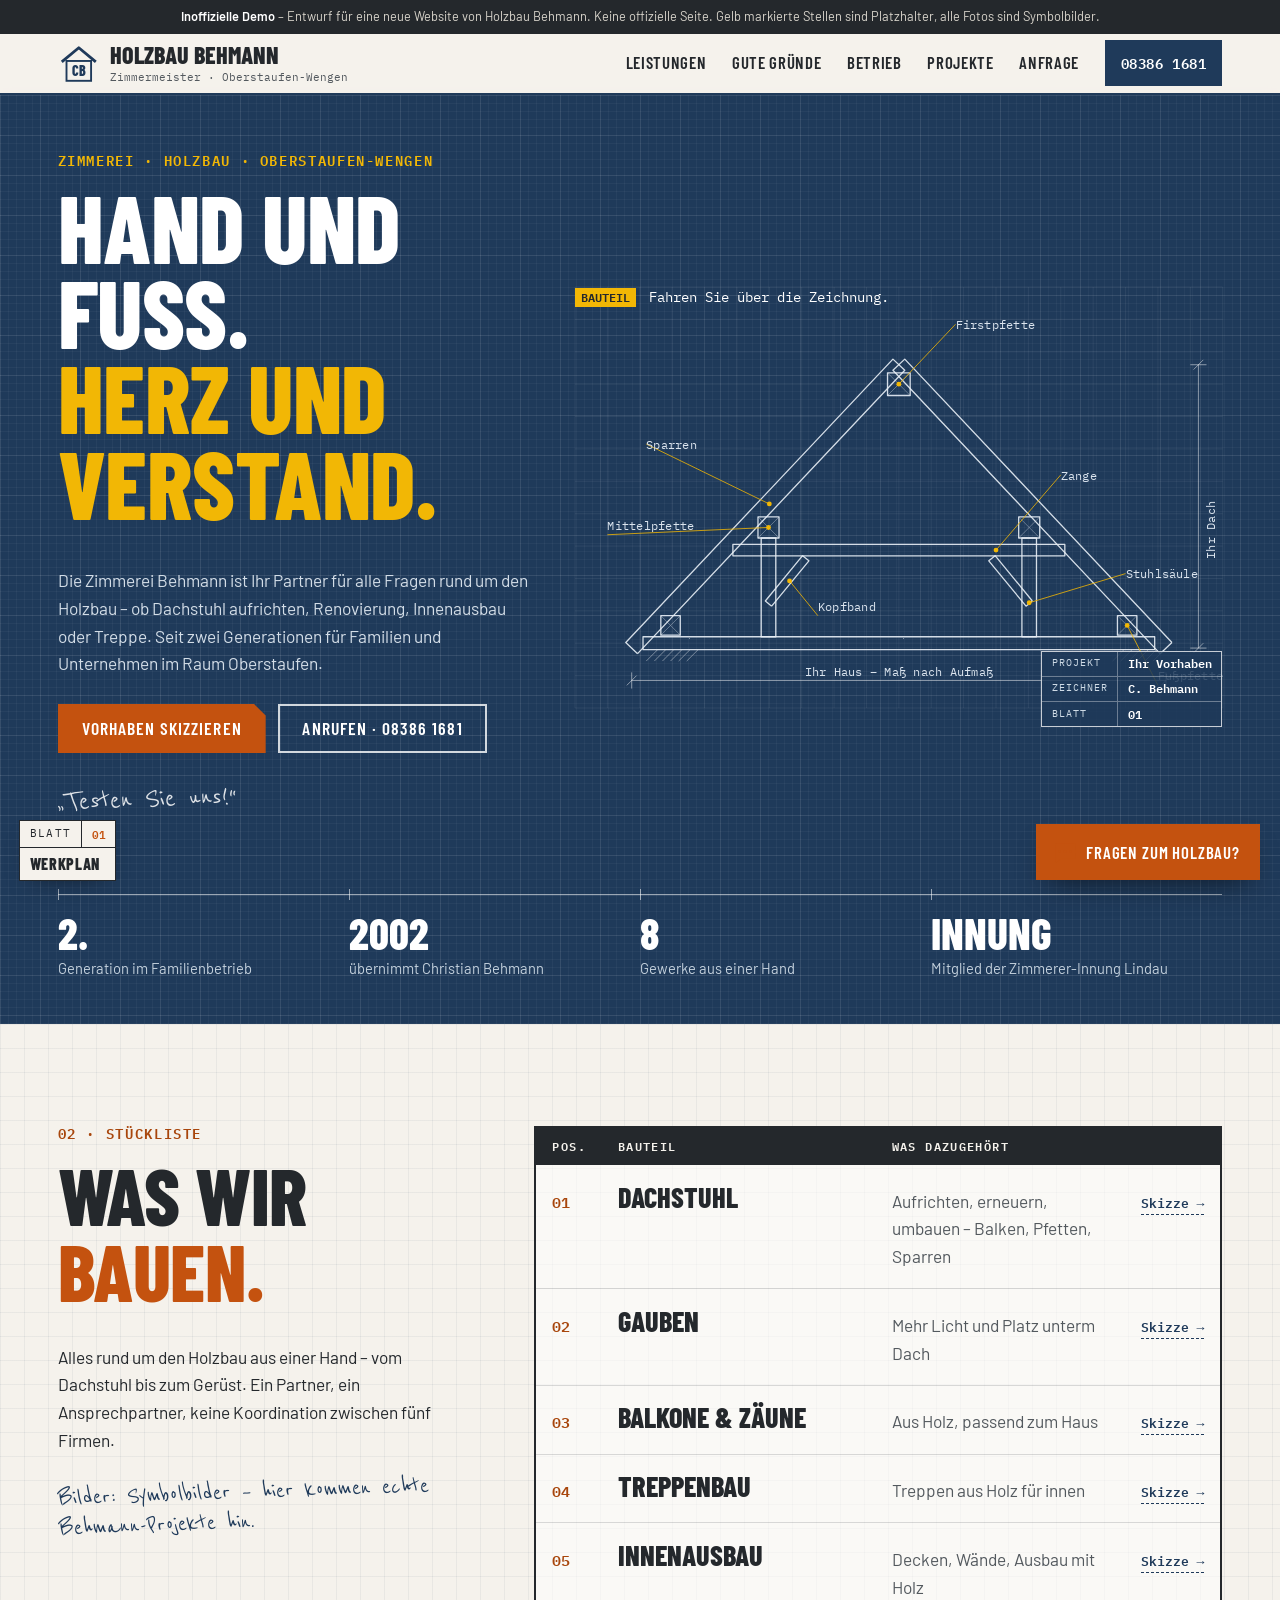
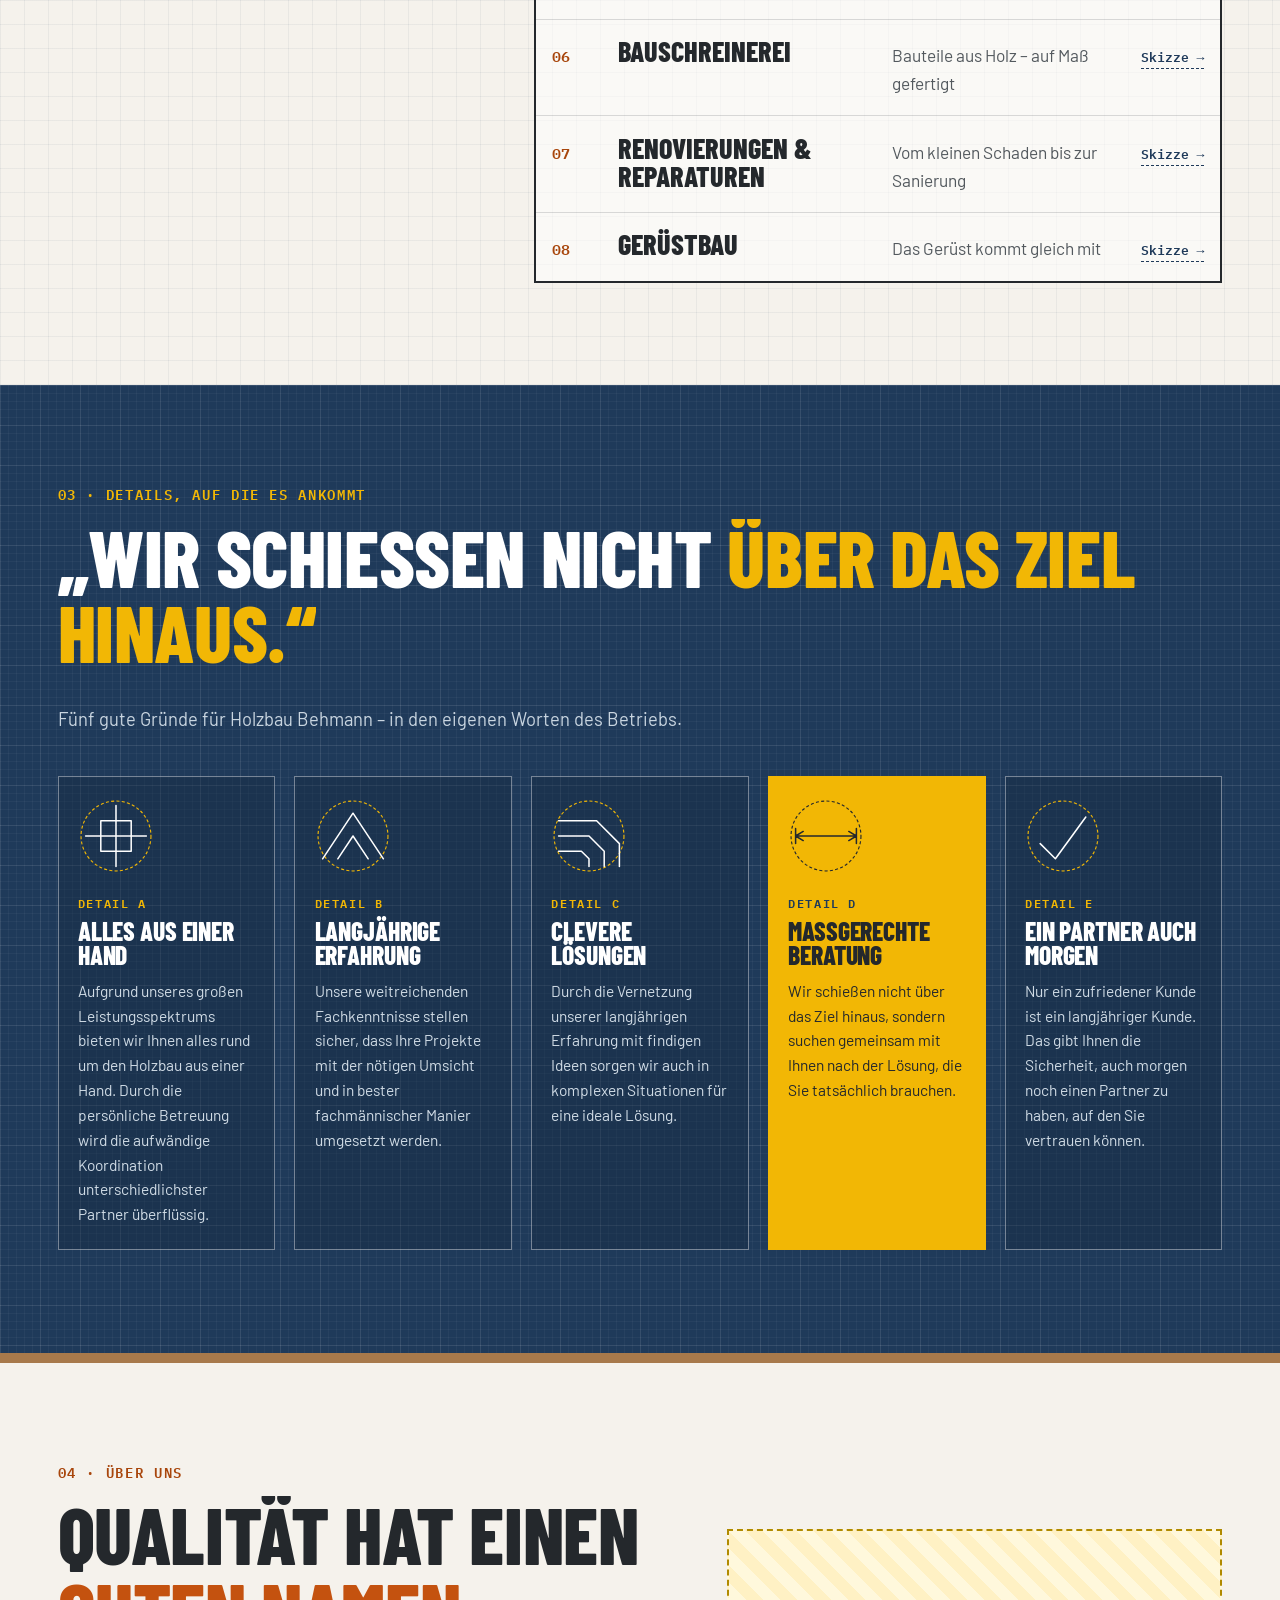
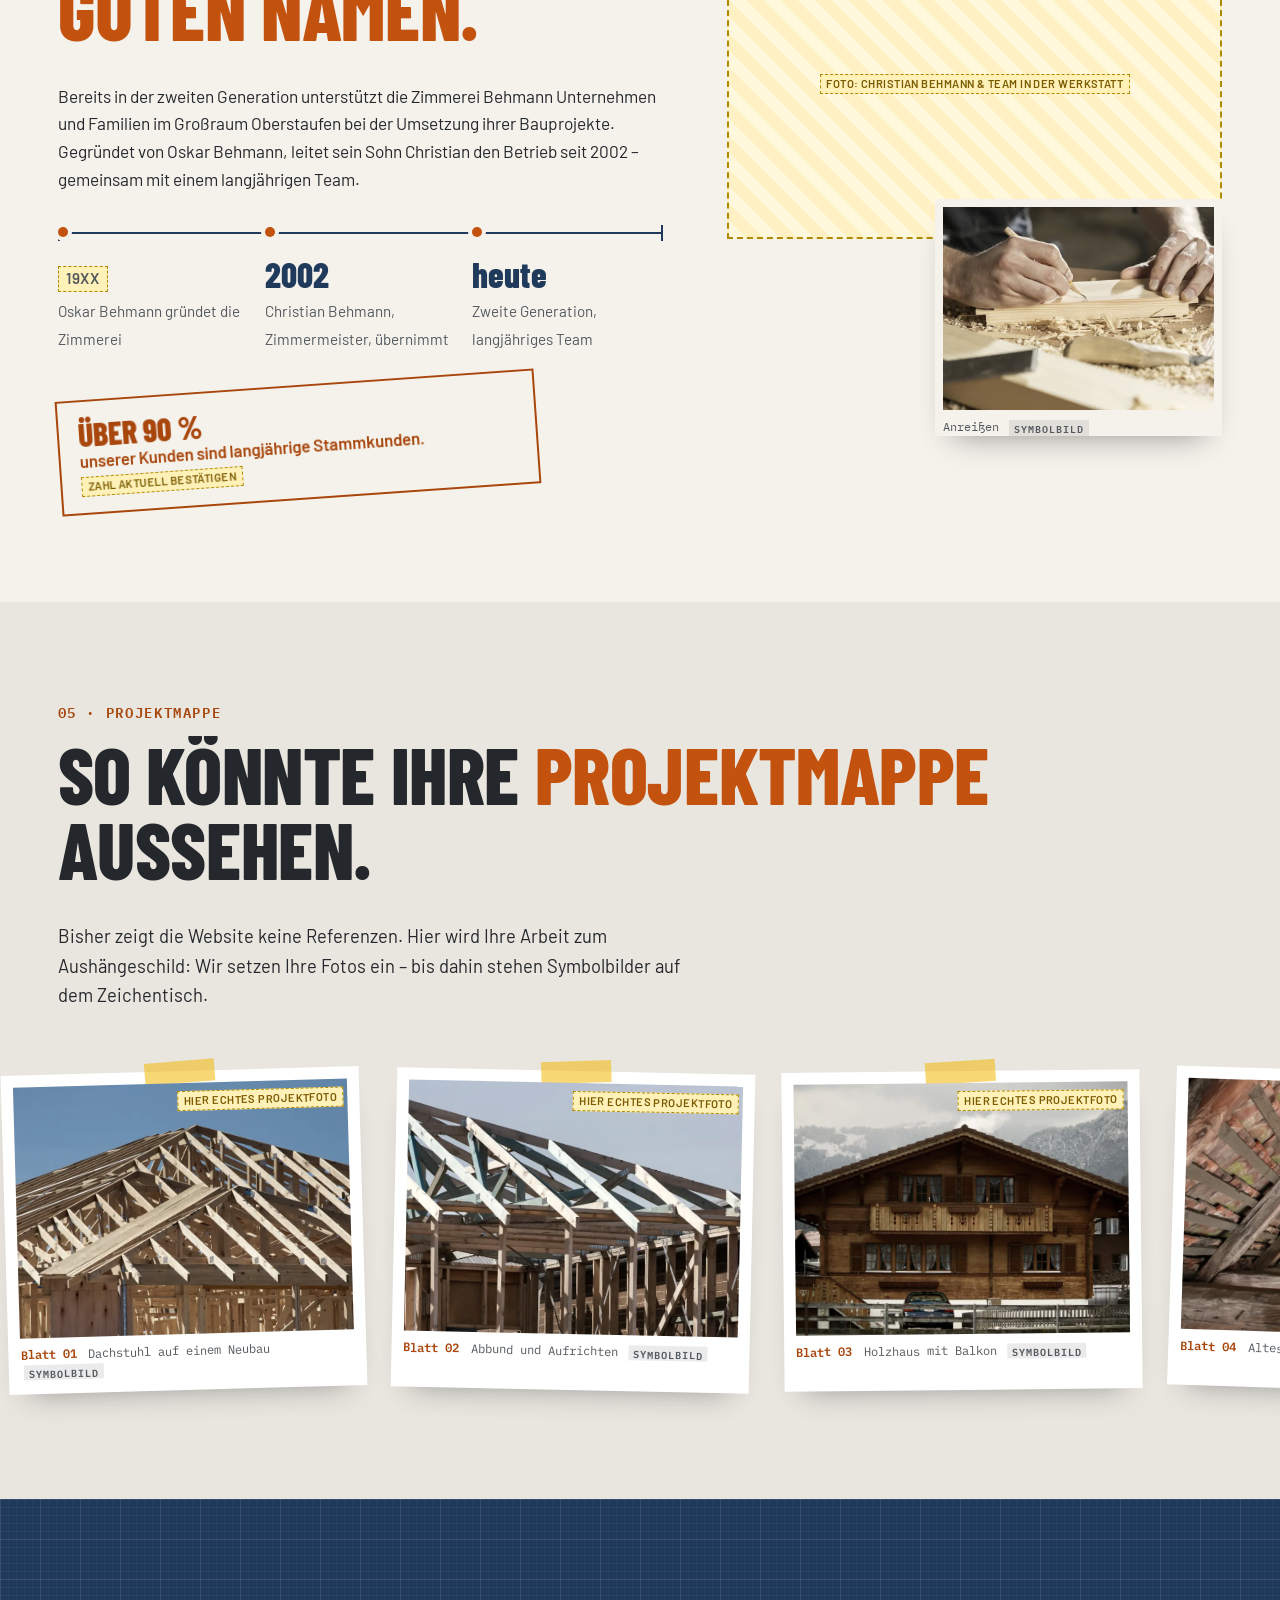
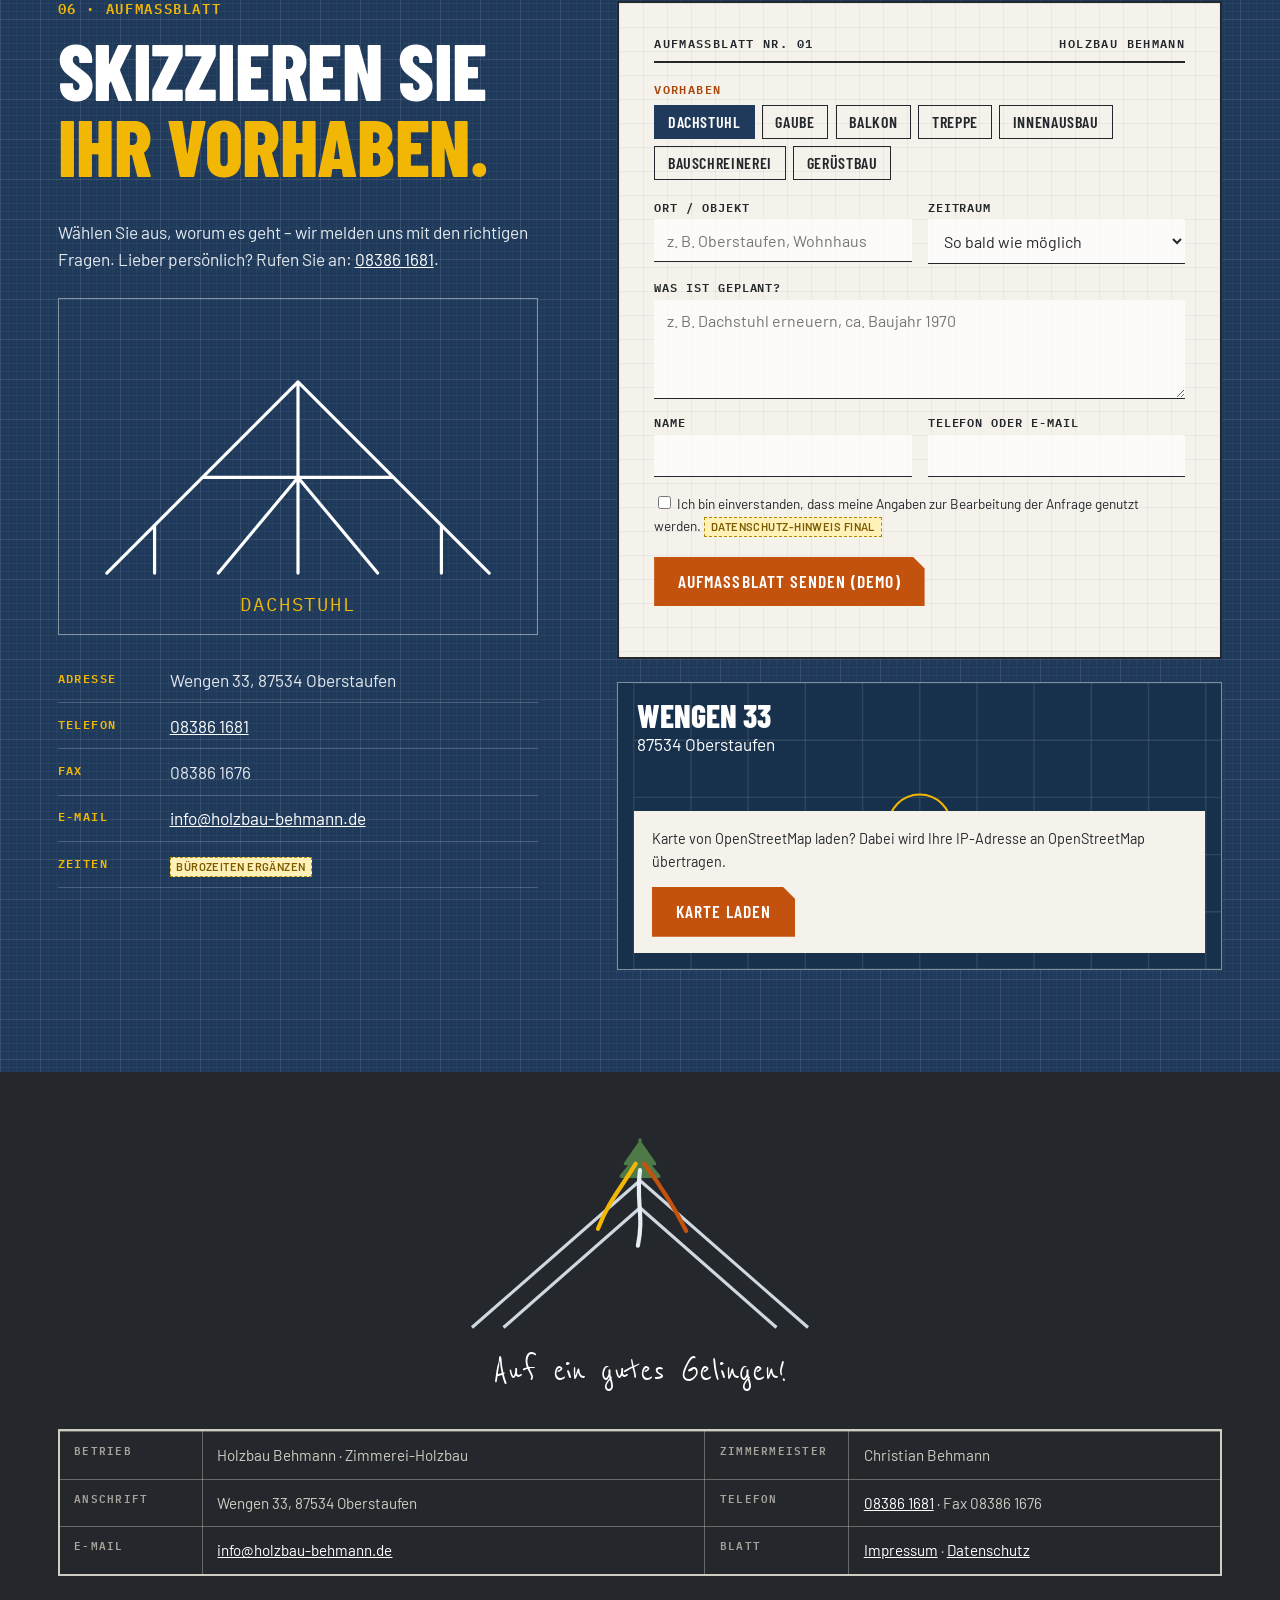
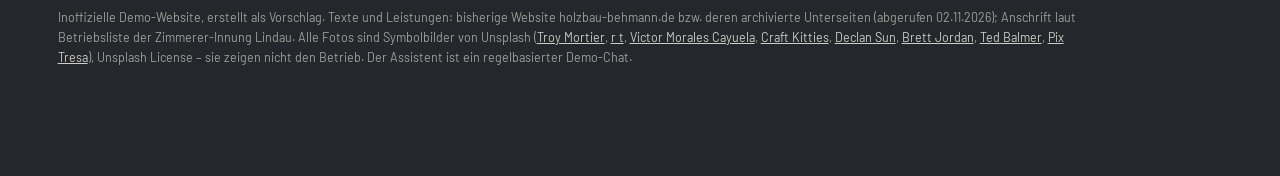
==== index.html @ 68d7d60a "Demo-Vorschau" ====
<!doctype html>
<html lang="de">
<head>
<meta charset="utf-8">
<meta name="viewport" content="width=device-width, initial-scale=1">
<title>Holzbau Behmann – Zimmerei, Dachstuhl &amp; Treppenbau in Oberstaufen-Wengen (Demo)</title>
<meta name="description" content="Zimmerei Behmann in Oberstaufen-Wengen: Dachstuhl, Gauben, Balkone, Treppen, Innenausbau, Bauschreinerei und Gerüstbau aus einer Hand – in zweiter Generation.">
<meta name="robots" content="noindex, nofollow">
<meta name="theme-color" content="#1f3a5a">
<link rel="icon" href="img/favicon.svg" type="image/svg+xml">
<link rel="preload" href="fonts/barlow-condensed-latin-800-normal.woff2" as="font" type="font/woff2" crossorigin>
<link rel="stylesheet" href="css/fonts.css">
<link rel="stylesheet" href="css/style.css">
<link rel="stylesheet" href="chatbot/chatbot.css">
<link rel="stylesheet" href="css/premium.css">
<script>document.documentElement.classList.add('js')</script>
<script>try{if(!matchMedia('(prefers-reduced-motion: reduce)').matches&&!sessionStorage.getItem('demo-intro'))document.documentElement.classList.add('intro-on')}catch(e){}</script>
<script type="application/ld+json">{"@context":"https://schema.org","@type":"HomeAndConstructionBusiness","name":"Holzbau Behmann","description":"Zimmerei, Holzbau, Bauschreinerei, Innenausbau, Treppenbau und Gerüstbau in Oberstaufen-Wengen","address":{"@type":"PostalAddress","streetAddress":"Wengen 33","postalCode":"87534","addressLocality":"Oberstaufen","addressCountry":"DE"},"telephone":"+49 8386 1681","faxNumber":"+49 8386 1676","email":"info@holzbau-behmann.de","founder":{"@type":"Person","name":"Oskar Behmann"},"geo":{"@type":"GeoCoordinates","latitude":47.5561547,"longitude":10.0454279}}</script>
</head>
<body id="top" data-fx data-cursor>
<svg width="0" height="0" style="position:absolute" aria-hidden="true" focusable="false"><defs>
<filter id="pencil"><feTurbulence type="fractalNoise" baseFrequency="1.4" numOctaves="2" seed="4" result="n"/><feDisplacementMap in="SourceGraphic" in2="n" scale="1.6"/></filter>
</defs></svg>
<div class="intro" data-intro="1500" role="presentation">
  <div class="intro-in">
    <svg class="intro-gable" viewBox="0 0 300 200" aria-hidden="true"><path pathLength="1" d="M20 180 L150 30 L280 180"/><path pathLength="1" d="M60 180 V120 M240 180 V120 M60 180 H240"/><path class="ig-dim" pathLength="1" d="M20 194 H280 M20 188 V200 M280 188 V200"/></svg>
    <p class="intro-cb">CB</p>
    <p class="intro-name">Holzbau Behmann</p>
    <p class="intro-hand">Wengen · Oberstaufen</p>
  </div>
  <button class="intro-skip" type="button">Überspringen</button>
</div>
<div class="blatt-ind" data-chapter-ind aria-hidden="true"><span class="bi-k">Blatt</span><span class="bi-no" data-ch-no>01</span><span class="bi-l" data-ch-label>Start</span></div>
<div class="demo-banner" role="note"><strong>Inoffizielle Demo</strong> – Entwurf für eine neue Website von Holzbau Behmann. Keine offizielle Seite. Gelb markierte Stellen sind Platzhalter, alle Fotos sind Symbolbilder.</div>
<header class="site-header">
  <a class="brand" href="index.html#top" aria-label="Holzbau Behmann – Startseite"><svg class="logo" viewBox="0 0 44 44" aria-hidden="true"><path d="M4 20 L22 5 L40 20" fill="none" stroke="currentColor" stroke-width="3" stroke-linejoin="round"/><rect x="9" y="19" width="26" height="21" fill="none" stroke="currentColor" stroke-width="2"/><text x="22" y="35" text-anchor="middle" font-family="Barlow Condensed,Arial Narrow,sans-serif" font-weight="800" font-size="15" fill="currentColor">CB</text></svg><span class="brand-t"><b>Holzbau Behmann</b><small>Zimmermeister · Oberstaufen-Wengen</small></span></a>
  <nav class="nav" aria-label="Hauptnavigation">
    <button class="nav-toggle" aria-expanded="false" aria-controls="nav-list"><span class="sr-only">Menü</span><span></span><span></span><span></span></button>
    <ul id="nav-list">
      <li><a href="index.html#leistungen">Leistungen</a></li>
      <li><a href="index.html#gruende">Gute Gründe</a></li>
      <li><a href="index.html#betrieb">Betrieb</a></li>
      <li><a href="index.html#mappe">Projekte</a></li>
      <li><a href="index.html#anfrage">Anfrage</a></li>
      <li class="nav-tel"><a href="tel:+4983861681">08386 1681</a></li>
    </ul>
  </nav>
</header>
<main>
<section class="hero" data-hero data-chapter="Werkplan" data-ch-no="01">
  <div class="wrap hero-grid">
    <div class="hero-text">
      <p class="kicker">Zimmerei · Holzbau · Oberstaufen-Wengen</p>
      <h1 data-split>Hand und Fuß. <em>Herz und Verstand.</em></h1>
      <p class="lead">Die Zimmerei Behmann ist Ihr Partner für alle Fragen rund um den Holzbau – ob Dachstuhl aufrichten, Renovierung, Innenausbau oder Treppe. Seit zwei Generationen für Familien und Unternehmen im Raum Oberstaufen.</p>
      <div class="hero-cta"><a class="btn magnetic" href="#anfrage">Vorhaben skizzieren</a><a class="btn btn-line" href="tel:+4983861681">Anrufen · 08386 1681</a></div>
      <p class="hand note-1">„Testen Sie uns!“</p>
    </div>
    <figure class="plan" aria-label="Zeichnung eines Pfettendachstuhls im Schnitt mit beschrifteten Bauteilen">
      <svg class="plan-svg" viewBox="0 0 800 520" role="img" aria-labelledby="plan-t">
        <title id="plan-t">Werkplan: Pfettendach im Querschnitt</title>
        <g class="grid"><path d="M0 0 V520"/><path d="M40 0 V520"/><path d="M80 0 V520"/><path d="M120 0 V520"/><path d="M160 0 V520"/><path d="M200 0 V520"/><path d="M240 0 V520"/><path d="M280 0 V520"/><path d="M320 0 V520"/><path d="M360 0 V520"/><path d="M400 0 V520"/><path d="M440 0 V520"/><path d="M480 0 V520"/><path d="M520 0 V520"/><path d="M560 0 V520"/><path d="M600 0 V520"/><path d="M640 0 V520"/><path d="M680 0 V520"/><path d="M720 0 V520"/><path d="M760 0 V520"/><path d="M800 0 V520"/><path d="M0 0 H800"/><path d="M0 40 H800"/><path d="M0 80 H800"/><path d="M0 120 H800"/><path d="M0 160 H800"/><path d="M0 200 H800"/><path d="M0 240 H800"/><path d="M0 280 H800"/><path d="M0 320 H800"/><path d="M0 360 H800"/><path d="M0 400 H800"/><path d="M0 440 H800"/><path d="M0 480 H800"/><path d="M0 520 H800"/></g>
        <g class="hatch"><path d="M88 462 L102 448"/><path d="M98 462 L112 448"/><path d="M108 462 L122 448"/><path d="M118 462 L132 448"/><path d="M128 462 L142 448"/><path d="M138 462 L152 448"/><path d="M664 462 L678 448"/><path d="M674 462 L688 448"/><path d="M684 462 L698 448"/><path d="M694 462 L708 448"/><path d="M704 462 L718 448"/><path d="M714 462 L728 448"/></g>
        <g class="truss"><path class="m" style="--i:0" pathLength="1" d="M77.3 452.9 L407.3 102.9 L392.7 89.1 L62.7 439.1Z" data-part="sparren"/>
<path class="m" style="--i:1" pathLength="1" d="M737.3 439.1 L407.3 89.1 L392.7 102.9 L722.7 452.9Z" data-part="sparren"/>
<path class="m" style="--i:2" pathLength="1" d="M386.0 106.0 H414.0 V134.0 H386.0Z" data-part="first"/><path class="m x" style="--i:2" pathLength="1" d="M386.0 106.0 L414.0 134.0 M414.0 106.0 L386.0 134.0"/>
<path class="m" style="--i:3" pathLength="1" d="M226.0 284.0 H252.0 V310.0 H226.0Z" data-part="mittel"/><path class="m x" style="--i:3" pathLength="1" d="M226.0 284.0 L252.0 310.0 M252.0 284.0 L226.0 310.0"/>
<path class="m" style="--i:4" pathLength="1" d="M548.0 284.0 H574.0 V310.0 H548.0Z" data-part="mittel"/><path class="m x" style="--i:4" pathLength="1" d="M548.0 284.0 L574.0 310.0 M574.0 284.0 L548.0 310.0"/>
<path class="m" style="--i:5" pathLength="1" d="M230.0 310.0 L230.0 432.0 L248.0 432.0 L248.0 310.0Z" data-part="saeule"/>
<path class="m" style="--i:6" pathLength="1" d="M552.0 310.0 L552.0 432.0 L570.0 432.0 L570.0 310.0Z" data-part="saeule"/>
<path class="m" style="--i:7" pathLength="1" d="M195.0 332.0 L605.0 332.0 L605.0 318.0 L195.0 318.0Z" data-part="zange"/>
<path class="m" style="--i:8" pathLength="1" d="M242.9 394.2 L288.9 338.2 L281.1 331.8 L235.1 387.8Z" data-part="kopfband"/>
<path class="m" style="--i:9" pathLength="1" d="M564.9 387.8 L518.9 331.8 L511.1 338.2 L557.1 394.2Z" data-part="kopfband"/>
<path class="m" style="--i:10" pathLength="1" d="M84.0 448.0 L716.0 448.0 L716.0 432.0 L84.0 432.0Z" data-part="balken"/>
<path class="m" style="--i:11" pathLength="1" d="M106.0 406.0 H130.0 V430.0 H106.0Z" data-part="fuss"/><path class="m x" style="--i:11" pathLength="1" d="M106.0 406.0 L130.0 430.0 M130.0 406.0 L106.0 430.0"/>
<path class="m" style="--i:12" pathLength="1" d="M670.0 406.0 H694.0 V430.0 H670.0Z" data-part="fuss"/><path class="m x" style="--i:12" pathLength="1" d="M670.0 406.0 L694.0 430.0 M694.0 406.0 L670.0 430.0"/></g>
        <g class="dim"><path d="M70 486 H730 M70 476 V496 M730 476 V496 M64 492 L76 480 M724 492 L736 480"/><text x="400" y="480" text-anchor="middle">Ihr Haus – Maß nach Aufmaß</text>
          <path d="M770 96 V446 M760 96 H780 M760 446 H780 M764 102 L776 90 M764 452 L776 440"/><text x="0" y="0" transform="translate(790 300) rotate(-90)" text-anchor="middle">Ihr Dach</text></g>
        <g class="lbls"><g class="lbl" style="--i:0" data-part="first"><path class="ld" d="M400 120 L470 46"/><circle cx="400" cy="120" r="3"/><text x="470" y="52">Firstpfette</text></g>
<g class="lbl" style="--i:1" data-part="sparren"><path class="ld" d="M240 268 L88 194"/><circle cx="240" cy="268" r="3"/><text x="88" y="200">Sparren</text></g>
<g class="lbl" style="--i:2" data-part="mittel"><path class="ld" d="M239 297 L40 306"/><circle cx="239" cy="297" r="3"/><text x="40" y="300">Mittelpfette</text></g>
<g class="lbl" style="--i:3" data-part="zange"><path class="ld" d="M520 325 L600 232"/><circle cx="520" cy="325" r="3"/><text x="600" y="238">Zange</text></g>
<g class="lbl" style="--i:4" data-part="saeule"><path class="ld" d="M561 390 L680 354"/><circle cx="561" cy="390" r="3"/><text x="680" y="360">Stuhlsäule</text></g>
<g class="lbl" style="--i:5" data-part="kopfband"><path class="ld" d="M265 363 L300 406"/><circle cx="265" cy="363" r="3"/><text x="300" y="400">Kopfband</text></g>
<g class="lbl" style="--i:6" data-part="fuss"><path class="ld" d="M682 418 L720 492"/><circle cx="682" cy="418" r="3"/><text x="720" y="486">Fußpfette</text></g></g>
      </svg>
      <figcaption class="plan-info" aria-live="polite"><span class="pi-k">Bauteil</span> <span data-part-info>Fahren Sie über die Zeichnung.</span></figcaption>
      <div class="schrift" aria-hidden="true"><span>Projekt</span><b>Ihr Vorhaben</b><span>Zeichner</span><b>C. Behmann</b><span>Blatt</span><b>01</b></div>
    </figure>
  </div>
  <ul class="facts wrap" aria-label="Kurz und bündig">
    <li><b>2.</b><span>Generation im Familienbetrieb</span></li>
    <li><b>2002</b><span>übernimmt Christian Behmann</span></li>
    <li><b>8</b><span>Gewerke aus einer Hand</span></li>
    <li><b>Innung</b><span>Mitglied der Zimmerer-Innung Lindau</span></li>
  </ul>
</section>

<section id="leistungen" class="leistungen" data-chapter="Stückliste" data-ch-no="02">
  <div class="wrap l-grid">
    <div class="l-head">
      <p class="kicker">02 · Stückliste</p>
      <h2 data-split>Was wir <em>bauen.</em></h2>
      <p>Alles rund um den Holzbau aus einer Hand – vom Dachstuhl bis zum Gerüst. Ein Partner, ein Ansprechpartner, keine Koordination zwischen fünf Firmen.</p>
      <p class="hand">Bilder: Symbolbilder – hier kommen echte Behmann-Projekte hin.</p>
    </div>
    <div class="tbl-wrap">
      <table class="stk" data-preview-zone>
        <caption class="sr-only">Leistungen von Holzbau Behmann</caption>
        <thead><tr><th scope="col">Pos.</th><th scope="col">Bauteil</th><th scope="col">Was dazugehört</th><th scope="col"><span class="sr-only">Anfrage</span></th></tr></thead>
        <tbody>
      <tr data-preview="img/stock/dachstuhl-800.webp" data-preview-cap="Symbolbild · Dachstuhl im Bau">
        <td class="pos">01</td><th scope="row">Dachstuhl</th><td class="d">Aufrichten, erneuern, umbauen – Balken, Pfetten, Sparren</td><td class="go"><a href="#anfrage" data-sk-go="dach" data-cursor-label="Skizze">Skizze →</a></td>
      </tr>
      <tr data-preview="img/stock/gebaelk-800.webp" data-preview-cap="Symbolbild · Dachgebälk">
        <td class="pos">02</td><th scope="row">Gauben</th><td class="d">Mehr Licht und Platz unterm Dach</td><td class="go"><a href="#anfrage" data-sk-go="gaube" data-cursor-label="Skizze">Skizze →</a></td>
      </tr>
      <tr data-preview="img/stock/holzhaus-800.webp" data-preview-cap="Symbolbild · Holzhaus mit Balkon in den Bergen">
        <td class="pos">03</td><th scope="row">Balkone &amp; Zäune</th><td class="d">Aus Holz, passend zum Haus</td><td class="go"><a href="#anfrage" data-sk-go="balkon" data-cursor-label="Skizze">Skizze →</a></td>
      </tr>
      <tr data-preview="img/stock/treppe-800.webp" data-preview-cap="Symbolbild · Holztreppe">
        <td class="pos">04</td><th scope="row">Treppenbau</th><td class="d">Treppen aus Holz für innen</td><td class="go"><a href="#anfrage" data-sk-go="treppe" data-cursor-label="Skizze">Skizze →</a></td>
      </tr>
      <tr data-preview="img/stock/holzdecke-800.webp" data-preview-cap="Symbolbild · Holzdecke mit Balken">
        <td class="pos">05</td><th scope="row">Innenausbau</th><td class="d">Decken, Wände, Ausbau mit Holz</td><td class="go"><a href="#anfrage" data-sk-go="innen" data-cursor-label="Skizze">Skizze →</a></td>
      </tr>
      <tr data-preview="img/stock/anreissen-800.webp" data-preview-cap="Symbolbild · Anreißen auf einem Holzbrett">
        <td class="pos">06</td><th scope="row">Bauschreinerei</th><td class="d">Bauteile aus Holz – auf Maß gefertigt</td><td class="go"><a href="#anfrage" data-sk-go="schreinerei" data-cursor-label="Skizze">Skizze →</a></td>
      </tr>
      <tr data-preview="img/stock/halle-800.webp" data-preview-cap="Symbolbild · Dachraum mit Holzbalken">
        <td class="pos">07</td><th scope="row">Renovierungen &amp; Reparaturen</th><td class="d">Vom kleinen Schaden bis zur Sanierung</td><td class="go"><a href="#anfrage" data-sk-go="dach" data-cursor-label="Skizze">Skizze →</a></td>
      </tr>
      <tr data-preview="img/stock/geruest-800.webp" data-preview-cap="Symbolbild · Haus mit Baugerüst">
        <td class="pos">08</td><th scope="row">Gerüstbau</th><td class="d">Das Gerüst kommt gleich mit</td><td class="go"><a href="#anfrage" data-sk-go="geruest" data-cursor-label="Skizze">Skizze →</a></td>
      </tr>
        </tbody>
      </table>
    </div>
  </div>
</section>

<section id="gruende" class="gruende" data-chapter="Details" data-ch-no="03">
  <div class="wrap">
    <p class="kicker k-light">03 · Details, auf die es ankommt</p>
    <h2 data-split>„Wir schießen nicht <em>über das Ziel hinaus.“</em></h2>
    <p class="intro-p">Fünf gute Gründe für Holzbau Behmann – in den eigenen Worten des Betriebs.</p>
  </div>
  <div class="wrap details">
    <article class="detail" data-reveal style="transition-delay:0.00s">
      <svg class="det-svg" viewBox="0 0 100 100" aria-hidden="true"><circle cx="50" cy="50" r="46"/><path d="M10 50 H90 M50 10 V90 M30 30 H70 V70 H30Z"/></svg>
      <p class="det-k">Detail A</p><h3>Alles aus einer Hand</h3><p>Aufgrund unseres großen Leistungsspektrums bieten wir Ihnen alles rund um den Holzbau aus einer Hand. Durch die persönliche Betreuung wird die aufwändige Koordination unterschiedlichster Partner überflüssig.</p>
    </article>
    <article class="detail" data-reveal style="transition-delay:0.08s">
      <svg class="det-svg" viewBox="0 0 100 100" aria-hidden="true"><circle cx="50" cy="50" r="46"/><path d="M10 80 L50 20 L90 80 M30 80 L50 50 L70 80"/></svg>
      <p class="det-k">Detail B</p><h3>Langjährige Erfahrung</h3><p>Unsere weitreichenden Fachkenntnisse stellen sicher, dass Ihre Projekte mit der nötigen Umsicht und in bester fachmännischer Manier umgesetzt werden.</p>
    </article>
    <article class="detail" data-reveal style="transition-delay:0.16s">
      <svg class="det-svg" viewBox="0 0 100 100" aria-hidden="true"><circle cx="50" cy="50" r="46"/><path d="M10 30 H60 L90 60 V90 M10 50 H50 L70 70 V90 M10 70 H40 L50 80 V90"/></svg>
      <p class="det-k">Detail C</p><h3>Clevere Lösungen</h3><p>Durch die Vernetzung unserer langjährigen Erfahrung mit findigen Ideen sorgen wir auch in komplexen Situationen für eine ideale Lösung.</p>
    </article>
    <article class="detail" data-reveal style="transition-delay:0.24s">
      <svg class="det-svg" viewBox="0 0 100 100" aria-hidden="true"><circle cx="50" cy="50" r="46"/><path d="M10 50 H90 M10 40 V60 M90 40 V60 M20 44 L10 50 L20 56 M80 44 L90 50 L80 56"/></svg>
      <p class="det-k">Detail D</p><h3>Maßgerechte Beratung</h3><p>Wir schießen nicht über das Ziel hinaus, sondern suchen gemeinsam mit Ihnen nach der Lösung, die Sie tatsächlich brauchen.</p>
    </article>
    <article class="detail" data-reveal style="transition-delay:0.32s">
      <svg class="det-svg" viewBox="0 0 100 100" aria-hidden="true"><circle cx="50" cy="50" r="46"/><path d="M20 60 L40 80 L80 25"/></svg>
      <p class="det-k">Detail E</p><h3>Ein Partner auch morgen</h3><p>Nur ein zufriedener Kunde ist ein langjähriger Kunde. Das gibt Ihnen die Sicherheit, auch morgen noch einen Partner zu haben, auf den Sie vertrauen können.</p>
    </article>
  </div>
</section>

<section id="betrieb" class="betrieb" data-chapter="Zwei Generationen" data-ch-no="04">
  <div class="wrap b-grid">
    <div class="b-text">
      <p class="kicker">04 · Über uns</p>
      <h2 data-split>Qualität hat einen <em>guten Namen.</em></h2>
      <p>Bereits in der zweiten Generation unterstützt die Zimmerei Behmann Unternehmen und Familien im Großraum Oberstaufen bei der Umsetzung ihrer Bauprojekte. Gegründet von Oskar Behmann, leitet sein Sohn Christian den Betrieb seit 2002 – gemeinsam mit einem langjährigen Team.</p>
      <div class="zeitachse" aria-label="Zeitachse">
        <div class="za-line" data-draw></div>
        <div class="za-pt"><b><span class="ph">19xx</span></b><span>Oskar Behmann gründet die Zimmerei</span></div>
        <div class="za-pt"><b>2002</b><span>Christian Behmann, Zimmermeister, übernimmt</span></div>
        <div class="za-pt"><b>heute</b><span>Zweite Generation, langjähriges Team</span></div>
      </div>
      <blockquote class="stamm" data-stamp style="--rot:-4deg"><b>über 90 %</b> unserer Kunden sind langjährige Stammkunden. <span class="ph">Zahl aktuell bestätigen</span></blockquote>
    </div>
    <div class="b-photos">
      <figure class="b-ph main-ph"><div class="ph-photo"><span class="ph">Foto: Christian Behmann &amp; Team in der Werkstatt</span></div></figure>
      <figure class="b-ph" data-clip style="--clip-bg:#f5f2ec"><img class="stock" src="img/stock/anreissen.webp" srcset="img/stock/anreissen-800.webp 900w, img/stock/anreissen.webp 1600w" sizes="(min-width:900px) 24vw, 60vw" alt="Hände reißen mit Bleistift auf einem Holzbrett an" width="1600" height="1067" loading="lazy" decoding="async"><figcaption>Anreißen <span class="sym">Symbolbild</span></figcaption></figure>
    </div>
  </div>
</section>

<section id="mappe" class="mappe" data-chapter="Projektmappe" data-ch-no="05">
  <div class="wrap">
    <p class="kicker">05 · Projektmappe</p>
    <h2 data-split>So könnte Ihre <em>Projektmappe</em> aussehen.</h2>
    <p class="intro-p">Bisher zeigt die Website keine Referenzen. Hier wird Ihre Arbeit zum Aushängeschild: Wir setzen Ihre Fotos ein – bis dahin stehen Symbolbilder auf dem Zeichentisch.</p>
  </div>
  <div class="mappe-row" data-drag tabindex="0" aria-label="Projektmappe, seitlich scrollen">
      <figure class="sheet" style="--r:-1.6deg"><a href="img/stock/rohbau.webp" data-lightbox="mappe" data-caption="Symbolbild · Dachstuhl auf einem Neubau" data-cursor-label="Ansehen"><img class="stock" src="img/stock/rohbau.webp" srcset="img/stock/rohbau-800.webp 900w, img/stock/rohbau.webp 1600w" sizes="(min-width:900px) 30vw, 80vw" alt="Dachstuhl auf einem Neubau (Symbolbild)" width="1600" height="1067" loading="lazy" decoding="async"></a>
        <figcaption><span class="sh-no">Blatt 01</span> Dachstuhl auf einem Neubau <span class="sym">Symbolbild</span></figcaption><span class="ph pin">Hier echtes Projektfoto</span></figure>
      <figure class="sheet" style="--r:1.2deg"><a href="img/stock/dachstuhl.webp" data-lightbox="mappe" data-caption="Symbolbild · Abbund und Aufrichten" data-cursor-label="Ansehen"><img class="stock" src="img/stock/dachstuhl.webp" srcset="img/stock/dachstuhl-800.webp 900w, img/stock/dachstuhl.webp 1600w" sizes="(min-width:900px) 30vw, 80vw" alt="Abbund und Aufrichten (Symbolbild)" width="1600" height="1067" loading="lazy" decoding="async"></a>
        <figcaption><span class="sh-no">Blatt 02</span> Abbund und Aufrichten <span class="sym">Symbolbild</span></figcaption><span class="ph pin">Hier echtes Projektfoto</span></figure>
      <figure class="sheet" style="--r:-0.6deg"><a href="img/stock/holzhaus.webp" data-lightbox="mappe" data-caption="Symbolbild · Holzhaus mit Balkon" data-cursor-label="Ansehen"><img class="stock" src="img/stock/holzhaus.webp" srcset="img/stock/holzhaus-800.webp 900w, img/stock/holzhaus.webp 1600w" sizes="(min-width:900px) 30vw, 80vw" alt="Holzhaus mit Balkon (Symbolbild)" width="1600" height="1067" loading="lazy" decoding="async"></a>
        <figcaption><span class="sh-no">Blatt 03</span> Holzhaus mit Balkon <span class="sym">Symbolbild</span></figcaption><span class="ph pin">Hier echtes Projektfoto</span></figure>
      <figure class="sheet" style="--r:1.8deg"><a href="img/stock/gebaelk.webp" data-lightbox="mappe" data-caption="Symbolbild · Altes Gebälk" data-cursor-label="Ansehen"><img class="stock" src="img/stock/gebaelk.webp" srcset="img/stock/gebaelk-800.webp 900w, img/stock/gebaelk.webp 1600w" sizes="(min-width:900px) 30vw, 80vw" alt="Altes Gebälk (Symbolbild)" width="1600" height="1067" loading="lazy" decoding="async"></a>
        <figcaption><span class="sh-no">Blatt 04</span> Altes Gebälk <span class="sym">Symbolbild</span></figcaption><span class="ph pin">Hier echtes Projektfoto</span></figure>
      <figure class="sheet" style="--r:-1.2deg"><a href="img/stock/holzdecke.webp" data-lightbox="mappe" data-caption="Symbolbild · Sichtbare Holzdecke" data-cursor-label="Ansehen"><img class="stock" src="img/stock/holzdecke.webp" srcset="img/stock/holzdecke-800.webp 900w, img/stock/holzdecke.webp 1600w" sizes="(min-width:900px) 30vw, 80vw" alt="Sichtbare Holzdecke (Symbolbild)" width="1600" height="1415" loading="lazy" decoding="async"></a>
        <figcaption><span class="sh-no">Blatt 05</span> Sichtbare Holzdecke <span class="sym">Symbolbild</span></figcaption><span class="ph pin">Hier echtes Projektfoto</span></figure>
      <figure class="sheet" style="--r:0.8deg"><a href="img/stock/treppe.webp" data-lightbox="mappe" data-caption="Symbolbild · Holztreppe" data-cursor-label="Ansehen"><img class="stock" src="img/stock/treppe.webp" srcset="img/stock/treppe-800.webp 600w, img/stock/treppe.webp 1067w" sizes="(min-width:900px) 30vw, 80vw" alt="Holztreppe (Symbolbild)" width="1067" height="1600" loading="lazy" decoding="async"></a>
        <figcaption><span class="sh-no">Blatt 06</span> Holztreppe <span class="sym">Symbolbild</span></figcaption><span class="ph pin">Hier echtes Projektfoto</span></figure>
      <figure class="sheet" style="--r:-1.8deg"><a href="img/stock/halle.webp" data-lightbox="mappe" data-caption="Symbolbild · Ausgebauter Dachraum" data-cursor-label="Ansehen"><img class="stock" src="img/stock/halle.webp" srcset="img/stock/halle-800.webp 900w, img/stock/halle.webp 1600w" sizes="(min-width:900px) 30vw, 80vw" alt="Ausgebauter Dachraum (Symbolbild)" width="1600" height="1067" loading="lazy" decoding="async"></a>
        <figcaption><span class="sh-no">Blatt 07</span> Ausgebauter Dachraum <span class="sym">Symbolbild</span></figcaption><span class="ph pin">Hier echtes Projektfoto</span></figure>
      <figure class="sheet" style="--r:1.4deg"><a href="img/stock/geruest.webp" data-lightbox="mappe" data-caption="Symbolbild · Gerüst am Haus" data-cursor-label="Ansehen"><img class="stock" src="img/stock/geruest.webp" srcset="img/stock/geruest-800.webp 900w, img/stock/geruest.webp 1600w" sizes="(min-width:900px) 30vw, 80vw" alt="Gerüst am Haus (Symbolbild)" width="1600" height="1200" loading="lazy" decoding="async"></a>
        <figcaption><span class="sh-no">Blatt 08</span> Gerüst am Haus <span class="sym">Symbolbild</span></figcaption><span class="ph pin">Hier echtes Projektfoto</span></figure>
  </div>
</section>

<section id="anfrage" class="anfrage" data-chapter="Anfrage" data-ch-no="06">
  <div class="wrap an-grid">
    <div class="an-text">
      <p class="kicker k-light">06 · Aufmaßblatt</p>
      <h2 data-split>Skizzieren Sie <em>Ihr Vorhaben.</em></h2>
      <p>Wählen Sie aus, worum es geht – wir melden uns mit den richtigen Fragen. Lieber persönlich? Rufen Sie an: <a href="tel:+4983861681">08386 1681</a>.</p>
      <div class="sketch" aria-hidden="true"><svg viewBox="0 0 300 210"><g class="sk" data-sk="dach"><path pathLength="1" d="M30 172 L150 52 L270 172 M60 172 L60 142 M240 172 L240 142 M150 52 L150 172 M90 112 L210 112 M100 172 L150 112 L200 172"/><text x="150" y="196">Dachstuhl</text></g>
<g class="sk" data-sk="gaube"><path pathLength="1" d="M20 180 L170 40 L280 150 M80 124 L80 92 L170 92 L170 136 M80 92 L125 70 L170 92 M98 110 H152 V132 H98Z M125 110 V132"/><text x="150" y="196">Gaube</text></g>
<g class="sk" data-sk="balkon"><path pathLength="1" d="M40 30 V180 M40 120 H250 M40 132 H250 M60 120 V70 M60 70 H250 M250 70 V132 M85 70 V120 M110 70 V120 M135 70 V120 M160 70 V120 M185 70 V120 M210 70 V120 M235 70 V120 M60 132 L40 170"/><text x="150" y="196">Balkon</text></g>
<g class="sk" data-sk="treppe"><path pathLength="1" d="M40 175 H80 V150 H110 V125 H140 V100 H170 V75 H200 V50 H250 M40 175 L250 40 M60 175 L250 58 M80 150 V110 M140 100 V60 M200 50 V20 M80 110 L200 20"/><text x="150" y="196">Treppe</text></g>
<g class="sk" data-sk="innen"><path pathLength="1" d="M30 40 H270 V180 H30Z M30 40 L80 70 H220 L270 40 M80 70 V180 M220 70 V180 M100 70 V180 M120 70 V180 M140 70 V180 M160 70 V180 M180 70 V180 M200 70 V180"/><text x="150" y="196">Innenausbau</text></g>
<g class="sk" data-sk="schreinerei"><path pathLength="1" d="M90 30 H210 V180 H90Z M104 44 H196 V166 H104Z M150 44 V166 M104 105 H196 M186 112 V128 M60 180 H240"/><text x="150" y="196">Bauschreinerei</text></g>
<g class="sk" data-sk="geruest"><path pathLength="1" d="M60 180 V30 M140 180 V30 M220 180 V30 M60 60 H220 M60 100 H220 M60 140 H220 M60 180 H220 M60 60 L140 100 M140 100 L220 140 M60 140 L140 180 M240 30 V180 M240 30 H220"/><text x="150" y="196">Gerüstbau</text></g></svg></div>
      <dl class="clist">
        <div><dt>Adresse</dt><dd>Wengen 33, 87534 Oberstaufen</dd></div>
        <div><dt>Telefon</dt><dd><a href="tel:+4983861681">08386 1681</a></dd></div>
        <div><dt>Fax</dt><dd>08386 1676</dd></div>
        <div><dt>E-Mail</dt><dd><a href="mailto:info@holzbau-behmann.de">info@holzbau-behmann.de</a></dd></div>
        <div><dt>Zeiten</dt><dd><span class="ph">Bürozeiten ergänzen</span></dd></div>
      </dl>
    </div>
    <div class="an-right">
    <form class="an-form" data-demo-form="Demo: Ihre Anfrage würde jetzt an Holzbau Behmann gehen. Es wurde nichts gesendet." novalidate>
      <p class="form-head"><span>Aufmaßblatt Nr. 01</span><span>Holzbau Behmann</span></p>
      <fieldset class="seg"><legend>Vorhaben</legend>
        <label><input type="radio" name="art" value="Dachstuhl" data-sk-pick="dach" checked required><span>Dachstuhl</span></label>
        <label><input type="radio" name="art" value="Gaube" data-sk-pick="gaube"><span>Gaube</span></label>
        <label><input type="radio" name="art" value="Balkon" data-sk-pick="balkon"><span>Balkon</span></label>
        <label><input type="radio" name="art" value="Treppe" data-sk-pick="treppe"><span>Treppe</span></label>
        <label><input type="radio" name="art" value="Innenausbau" data-sk-pick="innen"><span>Innenausbau</span></label>
        <label><input type="radio" name="art" value="Bauschreinerei" data-sk-pick="schreinerei"><span>Bauschreinerei</span></label>
        <label><input type="radio" name="art" value="Gerüstbau" data-sk-pick="geruest"><span>Gerüstbau</span></label>
      </fieldset>
      <div class="two"><label class="fld">Ort / Objekt<input name="ort" placeholder="z. B. Oberstaufen, Wohnhaus"></label>
        <label class="fld">Zeitraum<select name="zeit"><option>So bald wie möglich</option><option>In den nächsten Monaten</option><option>Nächstes Jahr</option><option>Noch offen</option></select></label></div>
      <label class="fld">Was ist geplant?<textarea name="text" rows="4" required placeholder="z. B. Dachstuhl erneuern, ca. Baujahr 1970"></textarea></label>
      <div class="two"><label class="fld">Name<input name="name" required autocomplete="name"></label><label class="fld">Telefon oder E-Mail<input name="kontakt" required></label></div>
      <label class="chk"><input type="checkbox" required> Ich bin einverstanden, dass meine Angaben zur Bearbeitung der Anfrage genutzt werden. <span class="ph">Datenschutz-Hinweis final</span></label>
      <button class="btn magnetic" type="submit">Aufmaßblatt senden (Demo)</button>
      <p class="form-msg" role="status"></p>
    </form>
    <div class="map" id="map" data-coords="47.5561547,10.0454279" data-title="Karte: Holzbau Behmann, Wengen 33, Oberstaufen">
      <div class="map-placeholder"><svg viewBox="0 0 400 200" aria-hidden="true"><g class="grid"><path d="M0 0 V520"/><path d="M40 0 V520"/><path d="M80 0 V520"/><path d="M120 0 V520"/><path d="M160 0 V520"/><path d="M200 0 V520"/><path d="M240 0 V520"/><path d="M280 0 V520"/><path d="M320 0 V520"/><path d="M360 0 V520"/><path d="M400 0 V520"/><path d="M440 0 V520"/><path d="M480 0 V520"/><path d="M520 0 V520"/><path d="M560 0 V520"/><path d="M600 0 V520"/><path d="M640 0 V520"/><path d="M680 0 V520"/><path d="M720 0 V520"/><path d="M760 0 V520"/><path d="M800 0 V520"/><path d="M0 0 H800"/><path d="M0 40 H800"/><path d="M0 80 H800"/><path d="M0 120 H800"/><path d="M0 160 H800"/><path d="M0 200 H800"/><path d="M0 240 H800"/><path d="M0 280 H800"/><path d="M0 320 H800"/><path d="M0 360 H800"/><path d="M0 400 H800"/><path d="M0 440 H800"/><path d="M0 480 H800"/><path d="M0 520 H800"/></g><circle cx="200" cy="100" r="7"/><circle cx="200" cy="100" r="22" class="ring"/></svg><div><strong>Wengen 33</strong>87534 Oberstaufen</div></div>
      <div class="map-consent"><p>Karte von OpenStreetMap laden? Dabei wird Ihre IP-Adresse an OpenStreetMap übertragen.</p><button class="btn" type="button" data-map-load="map">Karte laden</button></div>
    </div>
    </div>
  </div>
</section>
</main>
<footer class="footer">
  <div class="wrap">
    <div class="richt" aria-hidden="true">
      <svg viewBox="0 0 400 200"><path class="rf-roof" d="M40 190 L200 50 L360 190"/><path class="rf-roof" d="M70 190 L200 76 L330 190"/>
        <path class="rf-tree" d="M200 50 V10 M200 14 L186 34 H214Z M200 24 L182 46 H218Z"/>
        <path class="rf-band b1" d="M196 34 C 180 60, 170 70, 160 96"/><path class="rf-band b2" d="M204 34 C 222 58, 232 74, 244 98"/><path class="rf-band b3" d="M200 40 C 196 70, 204 84, 198 112"/></svg>
      <p class="richt-t">Auf ein gutes Gelingen!</p>
    </div>
    <table class="schriftfeld">
      <caption class="sr-only">Kontakt</caption>
      <tr><th>Betrieb</th><td>Holzbau Behmann · Zimmerei-Holzbau</td><th>Zimmermeister</th><td>Christian Behmann</td></tr>
      <tr><th>Anschrift</th><td>Wengen 33, 87534 Oberstaufen</td><th>Telefon</th><td><a href="tel:+4983861681">08386 1681</a> · Fax 08386 1676</td></tr>
      <tr><th>E-Mail</th><td><a href="mailto:info@holzbau-behmann.de">info@holzbau-behmann.de</a></td><th>Blatt</th><td><a href="impressum.html">Impressum</a> · <a href="datenschutz.html">Datenschutz</a></td></tr>
    </table>
    <p class="small">Inoffizielle Demo-Website, erstellt als Vorschlag. Texte und Leistungen: bisherige Website holzbau-behmann.de bzw. deren archivierte Unterseiten (abgerufen 02.11.2026); Anschrift laut Betriebsliste der Zimmerer-Innung Lindau. Alle Fotos sind Symbolbilder von Unsplash (<a href="https://unsplash.com/photos/ein-haus-im-bau-mit-holzrahmen-kkdfOe0iRu8?utm_source=demo&amp;utm_medium=referral" target="_blank" rel="noopener">Troy Mortier</a>, <a href="https://unsplash.com/photos/braune-holztreppe-mit-weissem-holzgelander-DG1V-Cor1Es?utm_source=demo&amp;utm_medium=referral" target="_blank" rel="noopener">r t</a>, <a href="https://unsplash.com/photos/holztrager-des-decks-die-dreieckige-muster-bilden-l6VeUE-e914?utm_source=demo&amp;utm_medium=referral" target="_blank" rel="noopener">Victor Morales Cayuela</a>, <a href="https://unsplash.com/photos/person-markiert-holztafel-mit-bleistift-GfYA6q5ESLI?utm_source=demo&amp;utm_medium=referral" target="_blank" rel="noopener">Craft Kitties</a>, <a href="https://unsplash.com/photos/blick-auf-eine-holzdecke-mit-balken-rgdVX7MSKx0?utm_source=demo&amp;utm_medium=referral" target="_blank" rel="noopener">Declan Sun</a>, <a href="https://unsplash.com/photos/braun-weisses-betongebaude-OvqY7ZZIhr0?utm_source=demo&amp;utm_medium=referral" target="_blank" rel="noopener">Brett Jordan</a>, <a href="https://unsplash.com/photos/ein-auto-das-vor-einem-holzhaus-geparkt-ist-Inoddy5UPIg?utm_source=demo&amp;utm_medium=referral" target="_blank" rel="noopener">Ted Balmer</a>, <a href="https://unsplash.com/photos/ein-grosser-raum-mit-holzboden-und-balken-CvuAuZGAYQ4?utm_source=demo&amp;utm_medium=referral" target="_blank" rel="noopener">Pix Tresa</a>), Unsplash License – sie zeigen nicht den Betrieb. Der Assistent ist ein regelbasierter Demo-Chat.</p>
  </div>
</footer>
<nav class="mobile-bar" aria-label="Schnellzugriff"><a href="#anfrage">Anfrage</a><a href="tel:+4983861681">Anrufen · 08386 1681</a></nav>
<script>window.PART_INFO={"first": "Firstpfette – trägt die Sparren ganz oben am First.", "sparren": "Sparren – die schrägen Hölzer, auf denen später das Dach liegt.", "mittel": "Mittelpfette – stützt die Sparren in der Mitte.", "zange": "Zange – verbindet und hält das Ganze zusammen.", "saeule": "Stuhlsäule – leitet die Last nach unten ab.", "kopfband": "Kopfband – steift den Dachstuhl aus.", "fuss": "Fußpfette – hier liegt der Dachstuhl auf der Wand auf.", "balken": "Deckenbalken – die Basis für Ihr Dachgeschoss."}</script>
<script src="js/base.js" defer></script>
<script src="js/fx.js" defer></script>
<script src="js/main.js" defer></script>
<script src="js/premium.js" defer></script>
<script src="chatbot/chatbot.js" data-kb="chatbot/kb.json" defer></script>
</body>
</html>
---- css/fonts.css ----
@font-face{font-family:'Barlow Condensed';src:url(../fonts/barlow-condensed-latin-600-normal.woff2) format('woff2');font-weight:600;font-style:normal;font-display:swap}
@font-face{font-family:'Barlow Condensed';src:url(../fonts/barlow-condensed-latin-800-normal.woff2) format('woff2');font-weight:800;font-style:normal;font-display:swap}
@font-face{font-family:'Barlow';src:url(../fonts/barlow-latin-400-normal.woff2) format('woff2');font-weight:400;font-style:normal;font-display:swap}
@font-face{font-family:'Barlow';src:url(../fonts/barlow-latin-400-italic.woff2) format('woff2');font-weight:400;font-style:italic;font-display:swap}
@font-face{font-family:'Barlow';src:url(../fonts/barlow-latin-600-normal.woff2) format('woff2');font-weight:600;font-style:normal;font-display:swap}
@font-face{font-family:'Plex Mono';src:url(../fonts/ibm-plex-mono-latin-400-normal.woff2) format('woff2');font-weight:400;font-style:normal;font-display:swap}
@font-face{font-family:'Plex Mono';src:url(../fonts/ibm-plex-mono-latin-600-normal.woff2) format('woff2');font-weight:600;font-style:normal;font-display:swap}
@font-face{font-family:'Reenie';src:url(../fonts/reenie-beanie-latin-400-normal.woff2) format('woff2');font-weight:400;font-style:normal;font-display:swap}
---- css/style.css ----
/* Holzbau Behmann – „Werkplan“ (Demo, Runde 6) – Handwerk-Palette, Blaupausen-Look */
:root{--sand:#f5f2ec;--beton:#e9e6df;--ink:#24282c;--ink-2:#53595e;--blau:#1f3a5a;--blau-2:#2a4a6e;--holz:#a7794b;--orange:#c4520f;--gelb:#f2b705;--line:rgba(233,240,247,.9);
  --cond:'Barlow Condensed','Arial Narrow',sans-serif;--body:'Barlow',system-ui,sans-serif;--mono:'Plex Mono',ui-monospace,monospace;--hand:'Reenie',cursive;
  --ease:cubic-bezier(.2,.7,.1,1);--pad:clamp(1.1rem,4.5vw,4rem);--rule:rgba(36,40,44,.16);
  --paper:linear-gradient(rgba(31,58,90,.06) 1px,transparent 1px) 0 0/24px 24px,linear-gradient(90deg,rgba(31,58,90,.06) 1px,transparent 1px) 0 0/24px 24px;
  --bp:linear-gradient(rgba(255,255,255,.07) 1px,transparent 1px) 0 0/40px 40px,linear-gradient(90deg,rgba(255,255,255,.07) 1px,transparent 1px) 0 0/40px 40px,linear-gradient(rgba(255,255,255,.035) 1px,transparent 1px) 0 0/8px 8px,linear-gradient(90deg,rgba(255,255,255,.035) 1px,transparent 1px) 0 0/8px 8px}
*,*::before,*::after{box-sizing:border-box}
html{overflow-x:clip;-webkit-text-size-adjust:100%;scroll-behavior:smooth;scroll-padding-top:5rem}
body{overflow-x:clip;margin:0;background:var(--sand);color:var(--ink);font:400 1.08rem/1.6 var(--body)}
img{max-width:100%;height:auto;display:block}
a{color:inherit}
h1,h2,h3,h4{font-family:var(--cond);font-weight:800;line-height:.95;margin:0 0 .45em;text-transform:uppercase;letter-spacing:-.005em}
h2{font-size:clamp(2.6rem,6.2vw,5.6rem)}
h2 em,h1 em{font-style:normal;color:var(--orange)}
p{margin:0 0 1em}
.wrap{max-width:1360px;margin:0 auto;padding:0 var(--pad)}
.sr-only{position:absolute;width:1px;height:1px;overflow:hidden;clip:rect(0 0 0 0);white-space:nowrap}
.ph{display:inline-block;max-width:100%;font:600 .7rem/1.3 var(--body);letter-spacing:.04em;text-transform:uppercase;color:#7a5b00;background:#fff1b8;border:1px dashed #b08a00;padding:.15em .5em;vertical-align:middle}
.ph-box{background:#fff6d4;border:1px dashed #b08a00;padding:1rem 1.2rem;margin-bottom:1.5rem;font-size:.95rem}
.kicker{font:600 .85rem/1 var(--mono);letter-spacing:.12em;text-transform:uppercase;color:var(--orange);margin-bottom:1.1rem}
.k-light{color:var(--gelb)}
.small{font-size:.86rem;color:var(--ink-2)}
.intro-p{max-width:40rem;font-size:1.15rem}
.hand{font:400 1.7rem/1.1 var(--hand);color:var(--blau);transform:rotate(-2deg);margin-top:1.4rem}
figure{margin:0}
figcaption{font:400 .76rem/1.4 var(--mono);color:var(--ink-2);margin-top:.5rem}
.sym{display:inline-block;font:600 .64rem/1 var(--mono);letter-spacing:.1em;text-transform:uppercase;background:rgba(36,40,44,.09);padding:.25em .45em;margin-left:.3em;vertical-align:middle}
main img.stock{filter:contrast(1.02) saturate(.7) sepia(.08)}
.cb-root img,.lightbox img{filter:none}

/* Kopf */
.demo-banner{background:var(--ink);color:#d9d5cc;font:400 .8rem/1.4 var(--body);text-align:center;padding:.5rem 1rem;position:relative;z-index:41}
.demo-banner strong{color:#fff}
.site-header{position:sticky;top:0;z-index:40;display:flex;align-items:center;justify-content:space-between;gap:2rem;padding:.55rem var(--pad);background:rgba(245,242,236,.95);backdrop-filter:blur(8px);border-bottom:2px solid var(--blau)}
.brand{display:flex;align-items:center;gap:.7rem;text-decoration:none;color:var(--blau)}
.logo{width:2.6rem;height:2.6rem}
.brand-t{display:flex;flex-direction:column;line-height:1}
.brand-t b{font:800 1.5rem/1 var(--cond);text-transform:uppercase;color:var(--ink)}
.brand-t small{font:400 .68rem/1.2 var(--mono);color:var(--ink-2);margin-top:.25rem}
#nav-list{list-style:none;margin:0;padding:0;display:flex;align-items:center;gap:1.6rem}
#nav-list a{text-decoration:none;font:600 1.05rem/1 var(--cond);text-transform:uppercase;letter-spacing:.04em;padding:.4rem 0;position:relative}
#nav-list a::after{content:"";position:absolute;left:0;right:0;bottom:-.15rem;height:2px;background:linear-gradient(90deg,var(--orange) 0 6px,transparent 6px 10px) 0 0/10px 2px;transform:scaleX(0);transform-origin:left;transition:transform .35s var(--ease)}
#nav-list a:hover::after{transform:scaleX(1)}
.nav-tel a{background:var(--blau);color:#fff;padding:.7rem 1rem!important;font-family:var(--mono)!important;font-size:.9rem!important}
.nav-tel a::after{display:none}
.nav-toggle{display:none}

.btn{display:inline-block;background:var(--orange);color:#fff;border:0;padding:1rem 1.5rem;font:600 1.1rem/1 var(--cond);text-transform:uppercase;letter-spacing:.06em;text-decoration:none;cursor:pointer;transition:background .25s;clip-path:polygon(0 0,calc(100% - 12px) 0,100% 12px,100% 100%,0 100%)}
.btn:hover{background:#a64409}
.btn-line{background:transparent;color:#fff;box-shadow:inset 0 0 0 2px rgba(255,255,255,.8);clip-path:none}
.btn-line:hover{background:#fff;color:var(--blau)}

/* Held – Blaupause */
.hero{background:var(--bp),var(--blau);color:#e6edf4;padding:clamp(2rem,4.5vw,4rem) 0 2.6rem;overflow:hidden;position:relative}
.hero-grid{display:grid;grid-template-columns:.85fr 1.15fr;gap:clamp(1.5rem,3vw,3rem);align-items:center}
.hero h1{font-size:clamp(3.2rem,7.4vw,7rem);line-height:.9;color:#fff}
.hero h1 em{display:block;color:var(--gelb)}
.hero .kicker{color:var(--gelb)}
.lead{font-size:clamp(1.08rem,1.35vw,1.22rem);max-width:33rem;color:#d3dde7}
.hero-cta{display:flex;flex-wrap:wrap;gap:.8rem;margin-top:1.6rem}
.hero .hand{color:#fff;opacity:.85;font-size:2rem}
.plan{position:relative}
.plan-svg{width:100%;height:auto;display:block;overflow:visible}
.plan-svg .grid path{stroke:rgba(255,255,255,.08);stroke-width:1}
.plan-svg .hatch path{stroke:rgba(255,255,255,.5);stroke-width:1}
.truss .m{fill:rgba(255,255,255,0);stroke:var(--line);stroke-width:1.6;stroke-linejoin:round;stroke-dasharray:1;stroke-dashoffset:1;animation:draw 1.1s var(--ease) forwards;animation-delay:calc(.25s + var(--i) * 110ms);transition:fill .3s,stroke .3s;filter:url(#pencil)}
.truss .m.x{stroke-width:.8;opacity:.6}
.truss .m.hi{fill:rgba(242,183,5,.22);stroke:var(--gelb)}
@keyframes draw{to{stroke-dashoffset:0}}
.dim path{stroke:rgba(255,255,255,.6);stroke-width:1;fill:none}
.dim text,.lbl text{font:400 15px var(--mono);fill:#dbe4ee;letter-spacing:.02em}
.lbl{opacity:0;animation:fadeIn .5s forwards;animation-delay:calc(1.6s + var(--i) * 90ms);cursor:help}
.lbl .ld{stroke:var(--gelb);stroke-width:1;fill:none}
.lbl circle{fill:var(--gelb)}
.lbl.hi text{fill:var(--gelb)}
@keyframes fadeIn{to{opacity:1}}
.plan-info{position:absolute;left:0;top:0;margin:0;font:400 .9rem/1.4 var(--mono);color:#fff;max-width:20rem;min-height:3em}
.pi-k{display:inline-block;background:var(--gelb);color:var(--ink);padding:.1rem .4rem;margin-right:.3rem;font-weight:600;font-size:.72rem;text-transform:uppercase}
.schrift{position:absolute;right:0;bottom:-1.2rem;display:grid;grid-template-columns:auto auto;border:1.5px solid rgba(255,255,255,.75);font:400 .72rem/1 var(--mono);color:#cfdbe6;background:rgba(31,58,90,.85)}
.schrift span,.schrift b{padding:.4rem .6rem;border-bottom:1px solid rgba(255,255,255,.35)}
.schrift span{border-right:1px solid rgba(255,255,255,.35);text-transform:uppercase;font-size:.62rem;letter-spacing:.1em}
.schrift b{color:#fff;font-weight:600}
.schrift :nth-last-child(-n+2){border-bottom:0}
.facts{list-style:none;display:grid;grid-template-columns:repeat(4,1fr);margin:clamp(2.4rem,4vw,3.6rem) auto 0}
.facts li{border-top:1.5px solid rgba(255,255,255,.55);padding:1rem 1rem 0 0;position:relative}
.facts li::before{content:"";position:absolute;left:0;top:-6px;height:11px;border-left:1.5px solid rgba(255,255,255,.55)}
.facts b{display:block;font:800 clamp(2rem,3.4vw,3rem)/1 var(--cond);color:#fff;text-transform:uppercase}
.facts span{font-size:.92rem;color:#c3d0dc}

/* Stückliste */
.leistungen{background:var(--paper),var(--sand);padding:clamp(4rem,8vw,7rem) 0}
.l-grid{display:grid;grid-template-columns:.75fr 1.25fr;gap:clamp(2rem,5vw,5rem);align-items:start}
.l-head{position:sticky;top:7rem}
.stk{width:100%;border-collapse:collapse;border:2px solid var(--ink);background:rgba(255,255,255,.55)}
.stk thead th{font:600 .72rem/1 var(--mono);text-transform:uppercase;letter-spacing:.12em;text-align:left;padding:.8rem 1rem;background:var(--ink);color:var(--sand)}
.stk td,.stk tbody th{padding:1.1rem 1rem;border-bottom:1px solid var(--rule);vertical-align:baseline;text-align:left;transition:background .25s}
.stk .pos{font:600 .95rem/1 var(--mono);color:var(--orange);width:4rem}
.stk tbody th{font:800 clamp(1.4rem,2.2vw,2rem)/1 var(--cond);text-transform:uppercase}
.stk .d{color:var(--ink-2)}
.stk .go a{font:600 .82rem/1 var(--mono);text-decoration:none;color:var(--blau);white-space:nowrap;border-bottom:1px dashed var(--blau)}
.stk tbody tr:hover td,.stk tbody tr:hover th{background:rgba(31,58,90,.06)}
.stk tbody tr:hover th{color:var(--blau)}
.hover-preview{position:fixed;top:0;left:0;z-index:55;margin:0;width:280px;pointer-events:none;opacity:0;transition:opacity .3s;background:#fff;padding:8px 8px 6px;box-shadow:0 20px 40px -18px rgba(0,0,0,.5);border:1.5px solid var(--blau)}
.hover-preview.on{opacity:1}
.hover-preview img{aspect-ratio:4/3;object-fit:cover;width:100%;filter:saturate(.75) sepia(.08)}
.hover-preview figcaption{margin:.4rem 0 0;font-size:.68rem}

/* Details */
.gruende{background:var(--bp),var(--blau);color:#e3eaf1;padding:clamp(4rem,8vw,7rem) 0}
.gruende h2{color:#fff}.gruende h2 em{color:var(--gelb)}
.gruende .intro-p{color:#c9d5e0}
.details{display:grid;grid-template-columns:repeat(5,1fr);gap:1.2rem;margin-top:2.6rem}
.detail{border:1.5px solid rgba(255,255,255,.4);padding:1.3rem 1.2rem 1.4rem;background:rgba(20,40,62,.35);position:relative}
.det-svg{width:76px;height:76px;margin-bottom:1rem}
.det-svg circle{fill:none;stroke:var(--gelb);stroke-width:1.5;stroke-dasharray:4 3}
.det-svg path{fill:none;stroke:#fff;stroke-width:2;stroke-linecap:round;stroke-linejoin:round}
.det-k{font:600 .72rem/1 var(--mono);text-transform:uppercase;letter-spacing:.14em;color:var(--gelb);margin-bottom:.6rem}
.detail h3{font-size:1.6rem;color:#fff}
.detail p:last-child{font-size:.97rem;color:#d0dbe5;margin:0}
.detail:nth-child(4){background:var(--gelb);color:var(--ink);border-color:var(--gelb)}
.detail:nth-child(4) h3,.detail:nth-child(4) p:last-child{color:var(--ink)}
.detail:nth-child(4) .det-k{color:var(--blau)}
.detail:nth-child(4) .det-svg circle{stroke:var(--ink)}.detail:nth-child(4) .det-svg path{stroke:var(--ink)}

/* Betrieb */
.betrieb{padding:clamp(4rem,8vw,7rem) 0;border-top:10px solid var(--holz)}
.b-grid{display:grid;grid-template-columns:1.1fr .9fr;gap:clamp(2rem,5vw,5rem);align-items:center}
.zeitachse{position:relative;display:grid;grid-template-columns:repeat(3,1fr);gap:1rem;margin:2.4rem 0 2rem;padding-top:1.6rem}
.za-line{position:absolute;left:0;right:0;top:0;height:2px;background:var(--blau);transform-origin:left;transform:scaleX(0);transition:transform 1.4s var(--ease)}
.za-line.in{transform:none}
.za-line::before,.za-line::after{content:"";position:absolute;top:-7px;height:16px;border-left:2px solid var(--blau)}
.za-line::before{left:0}.za-line::after{right:0}
.za-pt{position:relative}
.za-pt::before{content:"";position:absolute;left:0;top:-1.9rem;width:10px;height:10px;border-radius:50%;background:var(--orange);box-shadow:0 0 0 4px var(--sand)}
.za-pt b{display:block;font:800 2.2rem/1 var(--cond);color:var(--blau);margin-bottom:.3rem}
.za-pt span{font-size:.95rem;color:var(--ink-2)}
.stamm{margin:0;border:2.5px solid var(--orange);color:var(--orange);padding:1rem 1.2rem;font:600 1.05rem/1.4 var(--body);display:inline-block;max-width:30rem;transform:rotate(var(--rot))}
.stamm b{font:800 2rem/1 var(--cond);text-transform:uppercase;display:block}
.b-photos{display:grid;grid-template-columns:1fr 1fr;gap:1rem;align-items:end}
.main-ph{grid-column:1/-1}
.ph-photo{aspect-ratio:16/10;border:2px dashed #b08a00;background:repeating-linear-gradient(45deg,#fff8dc 0 12px,#fff1c4 12px 24px);display:grid;place-items:center;padding:1rem;text-align:center}
.b-ph img{aspect-ratio:4/3;object-fit:cover;width:100%}

/* Projektmappe */
.mappe{background:var(--beton);padding:clamp(4rem,8vw,7rem) 0 clamp(3rem,6vw,5rem);overflow:hidden}
.mappe-row{display:flex;gap:clamp(1rem,2.4vw,2rem);overflow-x:auto;scroll-snap-type:x mandatory;padding:2.6rem var(--pad) 2rem;scrollbar-width:thin;cursor:grab;outline:none}
.mappe-row.drag{cursor:grabbing;scroll-snap-type:none}
.sheet{flex:0 0 clamp(250px,28vw,400px);scroll-snap-align:start;background:#fff;padding:12px 12px 14px;box-shadow:0 18px 30px -20px rgba(36,40,44,.45);transform:rotate(var(--r));transition:transform .45s var(--ease);position:relative}
.sheet:hover{transform:rotate(0) translateY(-6px)}
.sheet a{display:block;cursor:zoom-in}
.sheet img{aspect-ratio:4/3;object-fit:cover;width:100%;pointer-events:none}
.sh-no{color:var(--orange);font-weight:600;margin-right:.3rem}
.sheet::before{content:"";position:absolute;top:-10px;left:50%;width:70px;height:22px;margin-left:-35px;background:rgba(242,183,5,.55);transform:rotate(-3deg)}
.pin{position:absolute;right:16px;top:20px}

/* Anfrage */
.anfrage{background:var(--bp),var(--blau);color:#e4e9ef;padding:clamp(4rem,8vw,7rem) 0}
.anfrage h2{color:#fff}.anfrage h2 em{color:var(--gelb)}
.anfrage a{color:#fff}
.an-grid{display:grid;grid-template-columns:.9fr 1.1fr;gap:clamp(2rem,5vw,5rem)}
.sketch{border:1.5px solid rgba(255,255,255,.45);margin:1.5rem 0;max-width:30rem;position:relative}
.sketch svg{width:100%;height:auto;display:block}
.sk{display:none}
.sk.on{display:block}
.sk path{fill:none;stroke:#fff;stroke-width:2;stroke-linecap:round;stroke-linejoin:round;stroke-dasharray:1;stroke-dashoffset:1}
.sk.on path{animation:draw 1.2s var(--ease) forwards}
.sk text{font:400 12px var(--mono);fill:var(--gelb);text-anchor:middle;text-transform:uppercase;letter-spacing:.1em}
.clist{margin:1.5rem 0 0;display:grid;gap:.1rem;max-width:30rem}
.clist div{display:grid;grid-template-columns:6rem 1fr;gap:1rem;padding:.5rem 0;border-bottom:1px solid rgba(228,233,239,.22)}
.clist dt{font:600 .74rem/1.9 var(--mono);letter-spacing:.12em;text-transform:uppercase;color:var(--gelb)}
.clist dd{margin:0}
.an-right{display:grid;gap:1.4rem;align-content:start}
.an-form{background:var(--paper),var(--sand);color:var(--ink);padding:clamp(1.4rem,3vw,2.2rem);border:2px solid var(--ink)}
.an-form a{color:var(--blau)}
.form-head{display:flex;justify-content:space-between;font:600 .72rem/1 var(--mono);text-transform:uppercase;letter-spacing:.12em;border-bottom:2px solid var(--ink);padding-bottom:.7rem;margin-bottom:1.3rem}
.seg{border:0;padding:0;margin:0 0 1.2rem;display:flex;flex-wrap:wrap;gap:.45rem}
.seg legend{font:600 .74rem/1 var(--mono);letter-spacing:.12em;text-transform:uppercase;color:var(--orange);margin-bottom:.6rem;padding:0}
.seg label{position:relative;cursor:pointer}
.seg input{position:absolute;opacity:0;inset:0;cursor:pointer}
.seg span{display:inline-block;padding:.5rem .8rem;border:1.5px solid var(--ink);font:600 1rem/1 var(--cond);text-transform:uppercase;letter-spacing:.04em;transition:all .2s}
.seg input:checked+span{background:var(--blau);border-color:var(--blau);color:#fff}
.seg input:focus-visible+span{outline:2px solid var(--orange);outline-offset:2px}
.fld{display:flex;flex-direction:column;gap:.35rem;font:600 .74rem/1.2 var(--mono);text-transform:uppercase;letter-spacing:.08em;margin-bottom:1rem}
.fld input,.fld textarea,.fld select{font:400 1rem var(--body);text-transform:none;letter-spacing:0;padding:.7rem .8rem;border:0;border-bottom:1.5px solid var(--ink);background:rgba(255,255,255,.7);color:var(--ink);border-radius:0}
.fld input:focus,.fld textarea:focus,.fld select:focus{outline:2px solid var(--orange)}
.two{display:grid;grid-template-columns:1fr 1fr;gap:1rem}
.chk{display:block;font-size:.85rem;margin-bottom:1.2rem}
.form-msg{margin:1rem 0 0;font-weight:600}
.form-msg.ok{color:#2d5a2e}.form-msg.err{color:#a3330c}
.map{position:relative;min-height:18rem;overflow:hidden;background:#17304b;border:1.5px solid rgba(255,255,255,.45)}
.map-placeholder{position:absolute;inset:0}
.map-placeholder svg{width:100%;height:100%}
.map-placeholder .grid path{stroke:rgba(255,255,255,.1)}
.map-placeholder circle{fill:var(--gelb)}
.map-placeholder .ring{fill:none;stroke:var(--gelb);stroke-width:1.5;animation:ping 2.4s infinite;transform-origin:200px 100px}
@keyframes ping{from{transform:scale(.4);opacity:1}to{transform:scale(2.2);opacity:0}}
.map-placeholder div{position:absolute;left:1.2rem;top:1rem;color:#fff}
.map-placeholder strong{display:block;font:800 2rem/1 var(--cond);text-transform:uppercase}
.map iframe{width:100%;height:100%;min-height:18rem;border:0;display:block;position:relative}
.map-consent{position:absolute;left:1rem;right:1rem;bottom:1rem;background:var(--sand);color:var(--ink);padding:1rem 1.1rem}
.map-consent p{font-size:.9rem}

/* Fuß */
.footer{background:var(--ink);color:#cfccc4;padding:3.5rem 0 6rem;overflow:hidden}
.richt{text-align:center;margin-bottom:2.4rem}
.richt svg{width:min(100%,420px);height:auto;overflow:visible}
.rf-roof{fill:none;stroke:#cfd8e1;stroke-width:3;stroke-linejoin:round}
.rf-tree{fill:#4d7a46;stroke:#4d7a46;stroke-width:3;stroke-linejoin:round}
.rf-band{fill:none;stroke-width:4;stroke-linecap:round;transform-origin:200px 34px;animation:wave 3s ease-in-out infinite alternate}
.b1{stroke:var(--gelb)}.b2{stroke:var(--orange);animation-delay:-1s}.b3{stroke:#e6edf4;animation-delay:-2s}
@keyframes wave{from{transform:rotate(-5deg)}to{transform:rotate(6deg)}}
.richt-t{font:400 2.4rem/1 var(--hand);color:#fff;margin:.4rem 0 0}
.schriftfeld{width:100%;border-collapse:collapse;border:2px solid #cfccc4;font-size:.95rem}
.schriftfeld th,.schriftfeld td{border:1px solid rgba(207,204,196,.4);padding:.7rem .9rem;text-align:left;vertical-align:top}
.schriftfeld th{font:600 .66rem/1.4 var(--mono);text-transform:uppercase;letter-spacing:.12em;color:#a5a29b;width:9rem}
.schriftfeld a{color:#fff}
.footer .small{color:#a19e97;margin-top:2rem;max-width:64rem;font-size:.78rem}
.footer .small a{color:#cfccc4}

/* Rechtliches */
.legal{padding:4rem 0;background:var(--paper),var(--sand)}
.wrap.narrow{max-width:46rem}
.legal h1{font-size:clamp(2.8rem,8vw,5rem)}
.legal h2{font-size:1.8rem;margin-top:2rem}
.legal .btn-line{color:var(--ink);box-shadow:inset 0 0 0 2px var(--ink);margin-top:2rem}
.legal .btn-line:hover{background:var(--ink);color:#fff}

/* Lightbox */
.lightbox{border:0;padding:0;background:transparent;max-width:92vw}
.lightbox::backdrop{background:rgba(20,34,50,.95)}
.lightbox img{max-height:80vh;width:auto;min-width:min(70vw,560px)}
.lightbox figcaption{color:#eee;font-size:.95rem}
.lightbox button{position:fixed;background:var(--sand);border:0;width:44px;height:44px;font-size:1.4rem;cursor:pointer;color:var(--ink)}
.lb-close{top:1rem;right:1rem}.lb-prev{left:1rem;top:50%}.lb-next{right:1rem;top:50%}

/* Cursor: Fadenkreuz */
.cursor{position:fixed;left:0;top:0;z-index:60;pointer-events:none;width:0;height:0;mix-blend-mode:difference}
.cursor::before,.cursor::after{content:"";position:absolute;background:#fff;opacity:0;transition:opacity .2s}
.cursor::before{left:-14px;width:28px;top:0;height:1px}.cursor::after{top:-14px;height:28px;left:0;width:1px}
.cursor.on::before,.cursor.on::after{opacity:.9}
.cursor span{position:absolute;left:12px;top:10px;white-space:nowrap;font:600 .72rem/1 var(--mono);text-transform:uppercase;letter-spacing:.1em;color:#fff;opacity:0;transition:opacity .2s}
.cursor.big span{opacity:1}
.cursor.big::before,.cursor.big::after{transform:scale(1.8)}

/* Effekte */
.fx [data-reveal]{opacity:0;transform:translateY(26px);transition:opacity .9s var(--ease),transform 1s var(--ease)}
.fx [data-reveal].in{opacity:1;transform:none}
.fx [data-split] .w{display:inline-block;overflow:hidden;vertical-align:top;padding-bottom:.08em;margin-bottom:-.08em}
.fx [data-split] .wi{display:inline-block;transform:translateY(105%);transition:transform .9s var(--ease);transition-delay:calc(var(--ln,0) * 90ms)}
.fx [data-split].in .wi{transform:none}
.fx [data-clip]{position:relative}
.fx [data-clip]::after{content:"";position:absolute;inset:-1px;background:var(--clip-bg,var(--sand));transform-origin:100% 0;transition:transform 1.2s cubic-bezier(.7,0,.2,1);z-index:4;pointer-events:none}
.fx [data-clip].in::after{transform:scaleX(0)}
.fx [data-stamp]{opacity:0}
.fx [data-stamp].in{animation:slam .55s cubic-bezier(.5,0,.6,1) .3s both}
@keyframes slam{0%{opacity:0;transform:scale(2) rotate(-14deg)}70%{opacity:1;transform:scale(.96) rotate(var(--rot))}100%{opacity:1;transform:scale(1) rotate(var(--rot))}}
.fx-reduce [data-clip]::after{display:none}
.fx-reduce [data-reveal],.fx-reduce [data-stamp]{opacity:1;transform:none;animation:none}
.fx-reduce .truss .m,.fx-reduce .sk path{animation:none;stroke-dashoffset:0}.fx-reduce .lbl{animation:none;opacity:1}.fx-reduce .za-line{transform:none}
@media (prefers-reduced-motion:reduce){*,*::before,*::after{transition-duration:.01ms!important;animation-duration:.01ms!important;animation-iteration-count:1!important;scroll-behavior:auto!important}.truss .m,.sk path{stroke-dashoffset:0}.lbl{opacity:1}}

/* Chatbot */
.cb-root .cb-launcher{background:var(--orange);color:#fff;border-radius:0;font:600 1.05rem/1 var(--cond);text-transform:uppercase;letter-spacing:.05em;box-shadow:0 14px 30px -14px rgba(0,0,0,.6)}
.cb-root .cb-panel{border-radius:0;border:2px solid var(--blau)}
.cb-root .cb-head{background:var(--blau)}
.mobile-bar{display:none}

@media (max-width:1180px){.details{grid-template-columns:repeat(3,1fr)}}
@media (max-width:899px){
  .site-header{padding:.4rem var(--pad)}
  .nav-toggle{display:block;width:44px;height:44px;border:0;background:none;position:relative;cursor:pointer}
  .nav-toggle span:not(.sr-only){position:absolute;left:10px;right:10px;height:2px;background:var(--ink);top:15px}
  .nav-toggle span:nth-of-type(3){top:21px}.nav-toggle span:nth-of-type(4){top:27px}
  #nav-list{display:none;position:absolute;left:0;right:0;top:100%;flex-direction:column;align-items:flex-start;gap:0;background:var(--sand);padding:1rem var(--pad) 1.6rem;border-bottom:2px solid var(--blau)}
  #nav-list.open{display:flex}
  #nav-list li{width:100%;border-top:1px solid var(--rule)}
  #nav-list a{display:block;padding:1rem 0;font-size:1.3rem}
  .nav-tel{padding-top:1rem}
  .hero-grid,.l-grid,.b-grid,.an-grid{grid-template-columns:1fr}
  .plan{margin-top:1rem}
  .plan-info{position:static;margin-top:.6rem;min-height:0}
  .schrift{display:none}
  .lbl text{font-size:19px}
  .facts{grid-template-columns:1fr 1fr;gap:0 1rem}
  .facts li{padding-bottom:1rem}
  .l-head{position:static}
  .stk thead{display:none}
  .stk,.stk tbody,.stk tr{display:block}
  .stk tr{display:grid;grid-template-columns:3rem 1fr;padding:.9rem .9rem;border-bottom:1px solid var(--rule)}
  .stk td,.stk tbody th{border:0;padding:.1rem 0}
  .stk .pos{grid-row:span 3;width:auto}
  .stk .go{padding-top:.5rem}
  .details{grid-template-columns:1fr}
  .zeitachse{grid-template-columns:1fr;padding-top:0;padding-left:1.6rem;gap:1.4rem}
  .za-line{width:2px;height:auto;bottom:0;right:auto;transform:scaleY(0);transform-origin:top}
  .za-line::before,.za-line::after{display:none}
  .za-pt::before{left:-1.6rem;top:.6rem;margin-left:-4px}
  .sheet{flex-basis:78vw}
  .two{grid-template-columns:1fr}
  .schriftfeld,.schriftfeld tbody,.schriftfeld tr{display:block}
  .schriftfeld tr{display:grid;grid-template-columns:7rem 1fr}
  .schriftfeld th{width:auto}
  .mobile-bar{display:grid;grid-template-columns:1fr 2fr;position:fixed;left:0;right:0;bottom:0;z-index:45;background:var(--sand);border-top:2px solid var(--blau)}
  .mobile-bar a{padding:1rem .5rem calc(1rem + env(safe-area-inset-bottom));text-align:center;font:600 1.1rem/1 var(--cond);text-transform:uppercase;text-decoration:none}
  .mobile-bar a:last-child{background:var(--orange);color:#fff}
  .cb-root{--cb-bottom-mobile:76px}
}
.b-photos{grid-template-columns:1fr}
.b-ph{width:58%;margin:-3.5rem 0 0 auto;position:relative;z-index:2;background:var(--sand);padding:8px 8px 0;box-shadow:0 16px 30px -18px rgba(0,0,0,.45)}
@media (max-width:899px){.sketch{max-width:20rem}.b-ph{width:75%}}
/* Kleine orange Schrift auf hell: abgedunkelt für Kontrast ≥ 4,5 */
.kicker,.stk .pos,.sh-no,.seg legend,.stamm{color:#a8460c}.stamm{border-color:#a8460c}
.hero .kicker,.gruende .kicker,.anfrage .kicker,.k-light{color:var(--gelb)}
.b-ph.main-ph{width:auto;margin:0;padding:0;box-shadow:none;background:none;z-index:1}
---- chatbot/chatbot.css ----
/* Demo-Assistent – Farben/Schriften per CSS-Variablen oder kb.json "theme" anpassbar */
.cb-root{--cb-accent:#a8432a;--cb-accent-d:#8a3420;--cb-ink:#2b1d14;--cb-paper:#fffaf2;--cb-soft:#f3e9d9;--cb-line:#e3d6c2;--cb-gold:#c9a25a;
  --cb-font:system-ui,-apple-system,"Segoe UI",sans-serif;--cb-serif:Georgia,serif;--cb-right:20px;--cb-bottom:20px;--cb-bottom-mobile:88px;
  position:fixed;right:var(--cb-right);bottom:var(--cb-bottom);z-index:60;font-family:var(--cb-font);color:var(--cb-ink);font-size:15px;line-height:1.45}
.cb-root *{box-sizing:border-box}
.cb-panel,.cb-log,.cb-chips,.cb-form{margin:0}
.cb-panel{padding:0}
.cb-launcher{display:flex;align-items:center;gap:8px;height:56px;padding:0 20px 0 16px;border:0;border-radius:999px;background:var(--cb-ink);color:#fff;font:700 15px var(--cb-font);cursor:pointer;box-shadow:0 10px 28px rgba(0,0,0,.3);transition:transform .2s}
.cb-launcher:hover{transform:translateY(-2px)}
.cb-launcher svg{color:var(--cb-gold)}
.cb-open .cb-launcher{display:none}
.cb-panel{position:absolute;right:0;bottom:0;width:380px;max-width:calc(100vw - 32px);height:min(600px,calc(100vh - 110px));display:flex;flex-direction:column;background:var(--cb-paper);border-radius:18px;overflow:hidden;box-shadow:0 24px 60px rgba(0,0,0,.35);animation:cb-in .22s ease-out}
.cb-panel[hidden]{display:none}
@keyframes cb-in{from{opacity:0;transform:translateY(12px)}to{opacity:1;transform:none}}
.cb-head{display:flex;align-items:center;gap:12px;padding:14px 14px 14px 16px;background:var(--cb-ink);color:#fff}
.cb-avatar{width:38px;height:38px;object-fit:contain}
.cb-head-text{flex:1;display:flex;flex-direction:column;min-width:0}
.cb-head-text strong{font:600 19px/1.1 var(--cb-serif)}
.cb-head-text span{font-size:12.5px;color:#e8dcc6}
.cb-badge{font-style:normal;font-weight:700;font-size:10px;letter-spacing:.08em;background:var(--cb-gold);color:var(--cb-ink);padding:2px 6px;border-radius:999px;margin-left:4px}
.cb-close{background:rgba(255,255,255,.1);color:#fff;border:0;width:36px;height:36px;border-radius:50%;font-size:24px;line-height:1;cursor:pointer}
.cb-log{flex:1;overflow-y:auto;padding:16px 14px 6px;display:flex;flex-direction:column;gap:10px;overscroll-behavior:contain}
.cb-msg{display:flex;flex-direction:column;max-width:88%}
.cb-bubble{padding:10px 13px;border-radius:14px;word-wrap:break-word}
.cb-bot{align-self:flex-start}
.cb-bot .cb-bubble{background:#fff;border:1px solid var(--cb-line);border-bottom-left-radius:4px}
.cb-user{align-self:flex-end}
.cb-user .cb-bubble{background:var(--cb-accent);color:#fff;border-bottom-right-radius:4px}
.cb-links{display:flex;flex-wrap:wrap;gap:6px;margin-top:6px}
.cb-link{display:inline-block;padding:7px 12px;border-radius:999px;background:var(--cb-ink);color:#fff!important;text-decoration:none;font-weight:600;font-size:13.5px}
.cb-typing .cb-bubble{display:flex;gap:4px;padding:13px}
.cb-typing i{width:7px;height:7px;border-radius:50%;background:#b9a68c;animation:cb-dot 1s infinite}
.cb-typing i:nth-child(2){animation-delay:.15s}.cb-typing i:nth-child(3){animation-delay:.3s}
@keyframes cb-dot{0%,80%,100%{opacity:.3}40%{opacity:1}}
.cb-chips{display:flex;gap:6px;overflow-x:auto;padding:8px 14px;scrollbar-width:none}
.cb-chips::-webkit-scrollbar{display:none}
.cb-chip{flex:0 0 auto;padding:8px 13px;border-radius:999px;border:1.5px solid var(--cb-accent);background:#fff;color:var(--cb-accent);font:600 13.5px var(--cb-font);cursor:pointer}
.cb-chip:hover{background:var(--cb-accent);color:#fff}
.cb-form{display:flex;gap:8px;padding:8px 12px;border-top:1px solid var(--cb-line);background:#fff}
.cb-input{flex:1;min-width:0;border:1.5px solid var(--cb-line);border-radius:999px;padding:11px 15px;font:16px var(--cb-font);color:var(--cb-ink);background:var(--cb-paper)}
.cb-input:focus{outline:none;border-color:var(--cb-accent)}
.cb-send{width:44px;height:44px;flex:0 0 44px;border:0;border-radius:50%;background:var(--cb-accent);color:#fff;cursor:pointer;display:grid;place-items:center}
.cb-foot{margin:0;padding:6px 12px 9px;background:#fff;font-size:11px;color:#8a7663;text-align:center}
.cb-sr{position:absolute;width:1px;height:1px;overflow:hidden;clip:rect(0 0 0 0)}
@media (max-width:899px){
  .cb-root{bottom:var(--cb-bottom-mobile);right:16px}
  .cb-launcher{height:52px;padding:0 16px 0 14px}
}
@media (max-width:600px){
  .cb-open{inset:auto 0 0 0;right:0;bottom:0}
  .cb-open .cb-panel{position:fixed;left:0;right:0;bottom:0;width:100%;max-width:none;height:82svh;border-radius:18px 18px 0 0}
}
@media (prefers-reduced-motion:reduce){.cb-panel{animation:none}.cb-typing i{animation:none}}
---- css/premium.css ----
/* Premium-Schicht: Intro (Giebel wird gezeichnet), Blatt-Anzeige */
.intro{display:none}
html.intro-on .intro{display:block;position:fixed;inset:0;z-index:1000;cursor:pointer;overflow:hidden;background:var(--bp),var(--blau);animation:introFailsafe .01s 4.2s forwards;transition:opacity .6s,transform .7s cubic-bezier(.7,0,.25,1)}
@keyframes introFailsafe{to{visibility:hidden;pointer-events:none}}
.intro-in{position:absolute;inset:0;display:flex;flex-direction:column;align-items:center;justify-content:center}
.intro-gable{width:min(60vmin,420px);height:auto;overflow:visible}
.intro-gable path{fill:none;stroke:#fff;stroke-width:2.4;stroke-linejoin:round;stroke-dasharray:1;stroke-dashoffset:1;animation:draw .8s var(--ease) forwards}
.intro-gable path:nth-child(2){animation-delay:.4s}
.intro-gable .ig-dim{stroke:var(--gelb);stroke-width:1.2;animation-delay:.7s}
.intro-cb{margin:-.2em 0 0;font:800 clamp(3rem,10vw,6rem)/1 var(--cond);color:var(--gelb);opacity:0;animation:nbIn .4s .6s forwards}
.intro-name{margin:.1rem 0 0;font:800 clamp(1.4rem,3.4vw,2.2rem)/1 var(--cond);text-transform:uppercase;letter-spacing:.08em;color:#fff;opacity:0;animation:nbIn .4s .85s forwards}
.intro-hand{margin:.5rem 0 0;font:400 1.8rem/1 var(--hand);color:#cfdbe6;opacity:0;animation:nbIn .4s 1.05s forwards}
@keyframes nbIn{to{opacity:1}}
.intro-skip{position:absolute;right:1.4rem;bottom:1.4rem;background:var(--sand);border:0;color:var(--ink);font:600 .85rem/1 var(--mono);padding:.8rem 1.1rem;cursor:pointer}
.intro-skip:focus-visible{outline:2px solid #fff;outline-offset:2px}
html.intro-out .intro{opacity:0;transform:translateY(-4%);pointer-events:none}

/* Blatt-Anzeige */
.blatt-ind{position:fixed;left:1.2rem;bottom:1.2rem;z-index:30;display:grid;grid-template-columns:auto auto;grid-template-rows:auto auto;border:1.5px solid var(--ink);background:var(--sand);font:400 .7rem/1 var(--mono);opacity:0;transform:translateY(10px);transition:opacity .4s,transform .4s var(--ease);pointer-events:none;box-shadow:0 10px 24px -14px rgba(0,0,0,.5)}
.bi-k{padding:.45rem .6rem;border-right:1px solid var(--ink);border-bottom:1px solid var(--ink);text-transform:uppercase;letter-spacing:.12em}
.bi-no{padding:.45rem .6rem;border-bottom:1px solid var(--ink);font-weight:600;color:var(--orange)}
.bi-l{grid-column:1/-1;padding:.5rem .6rem;font:800 1rem/1 var(--cond);text-transform:uppercase;letter-spacing:.04em;position:relative;overflow:hidden}
.bi-l::after{content:"";position:absolute;left:0;bottom:0;height:3px;width:calc(var(--sp,0) * 100%);background:var(--blau)}
.blatt-ind.show{opacity:1;transform:none}
.blatt-ind.over-hero,.blatt-ind.over-foot{opacity:0;transform:translateY(10px)}
@media (max-width:1279px){.blatt-ind{display:none}}
@media (prefers-reduced-motion:reduce){.intro{display:none!important}}
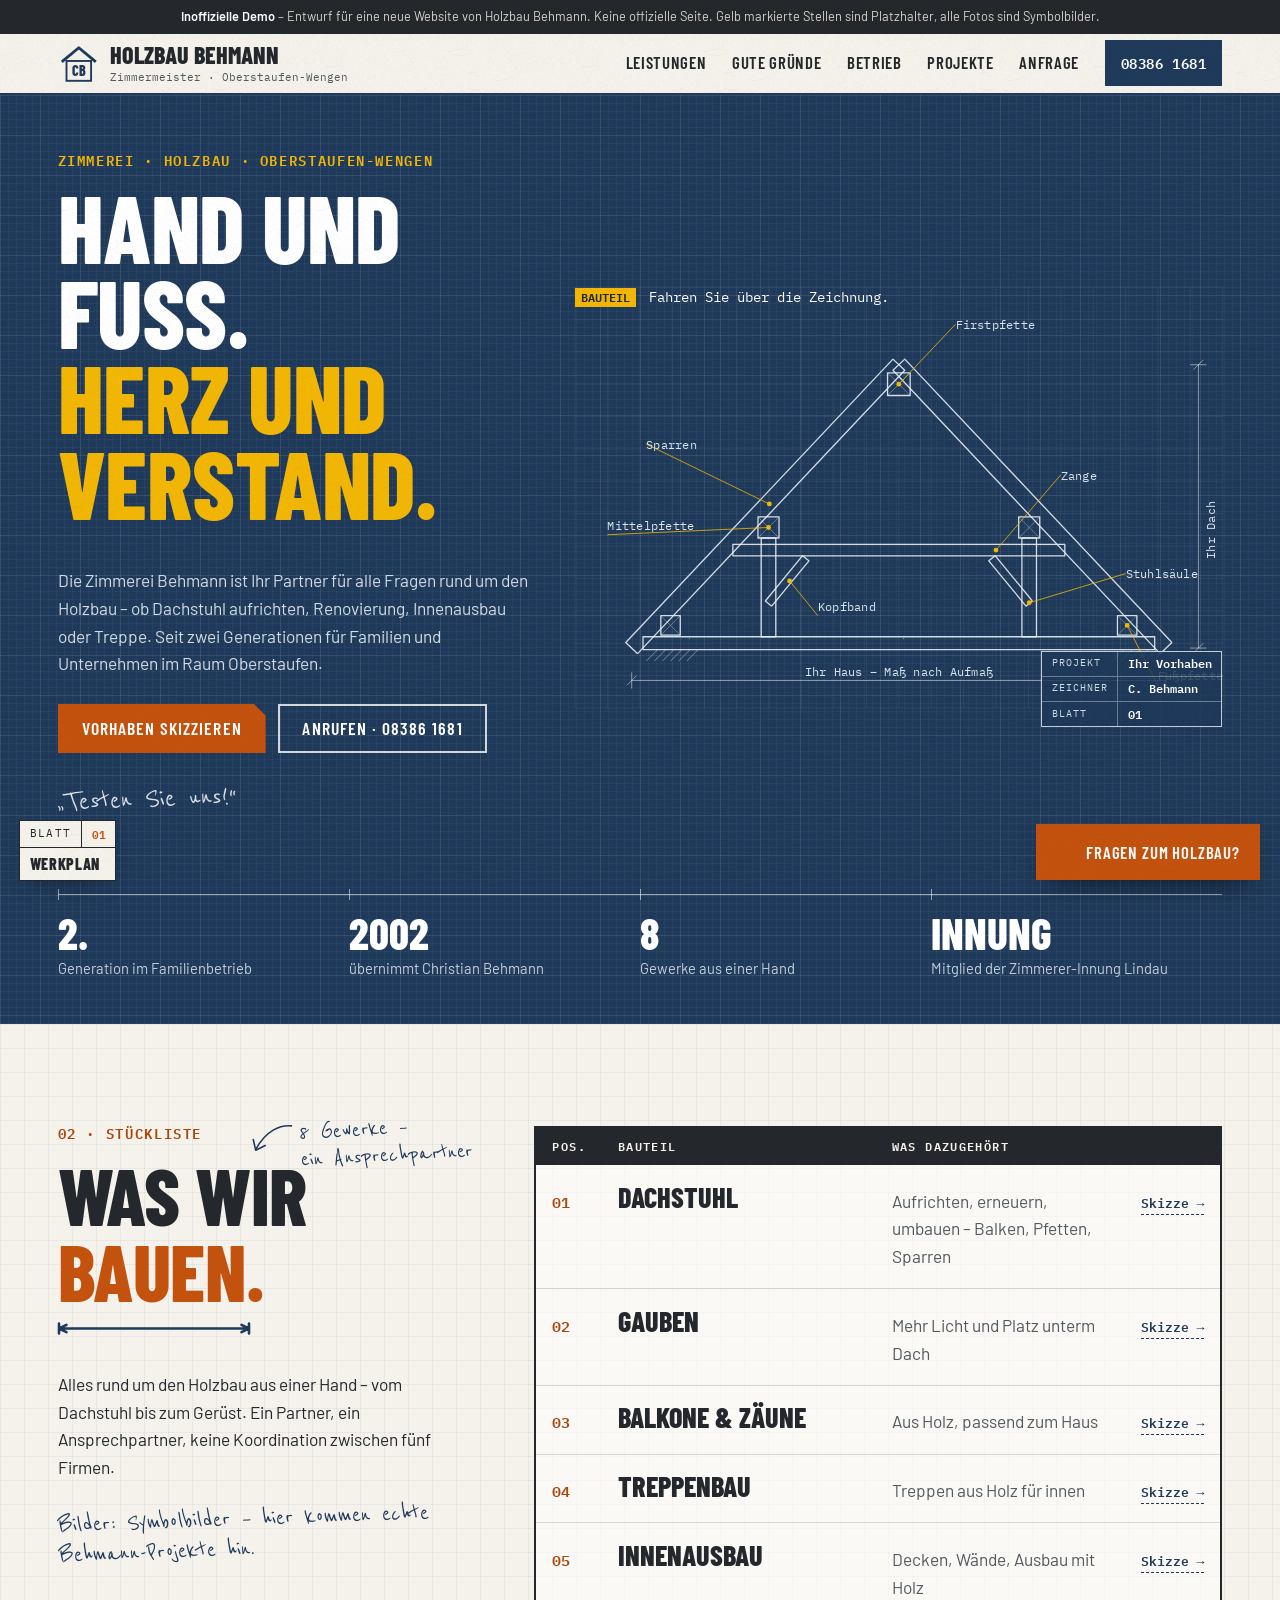
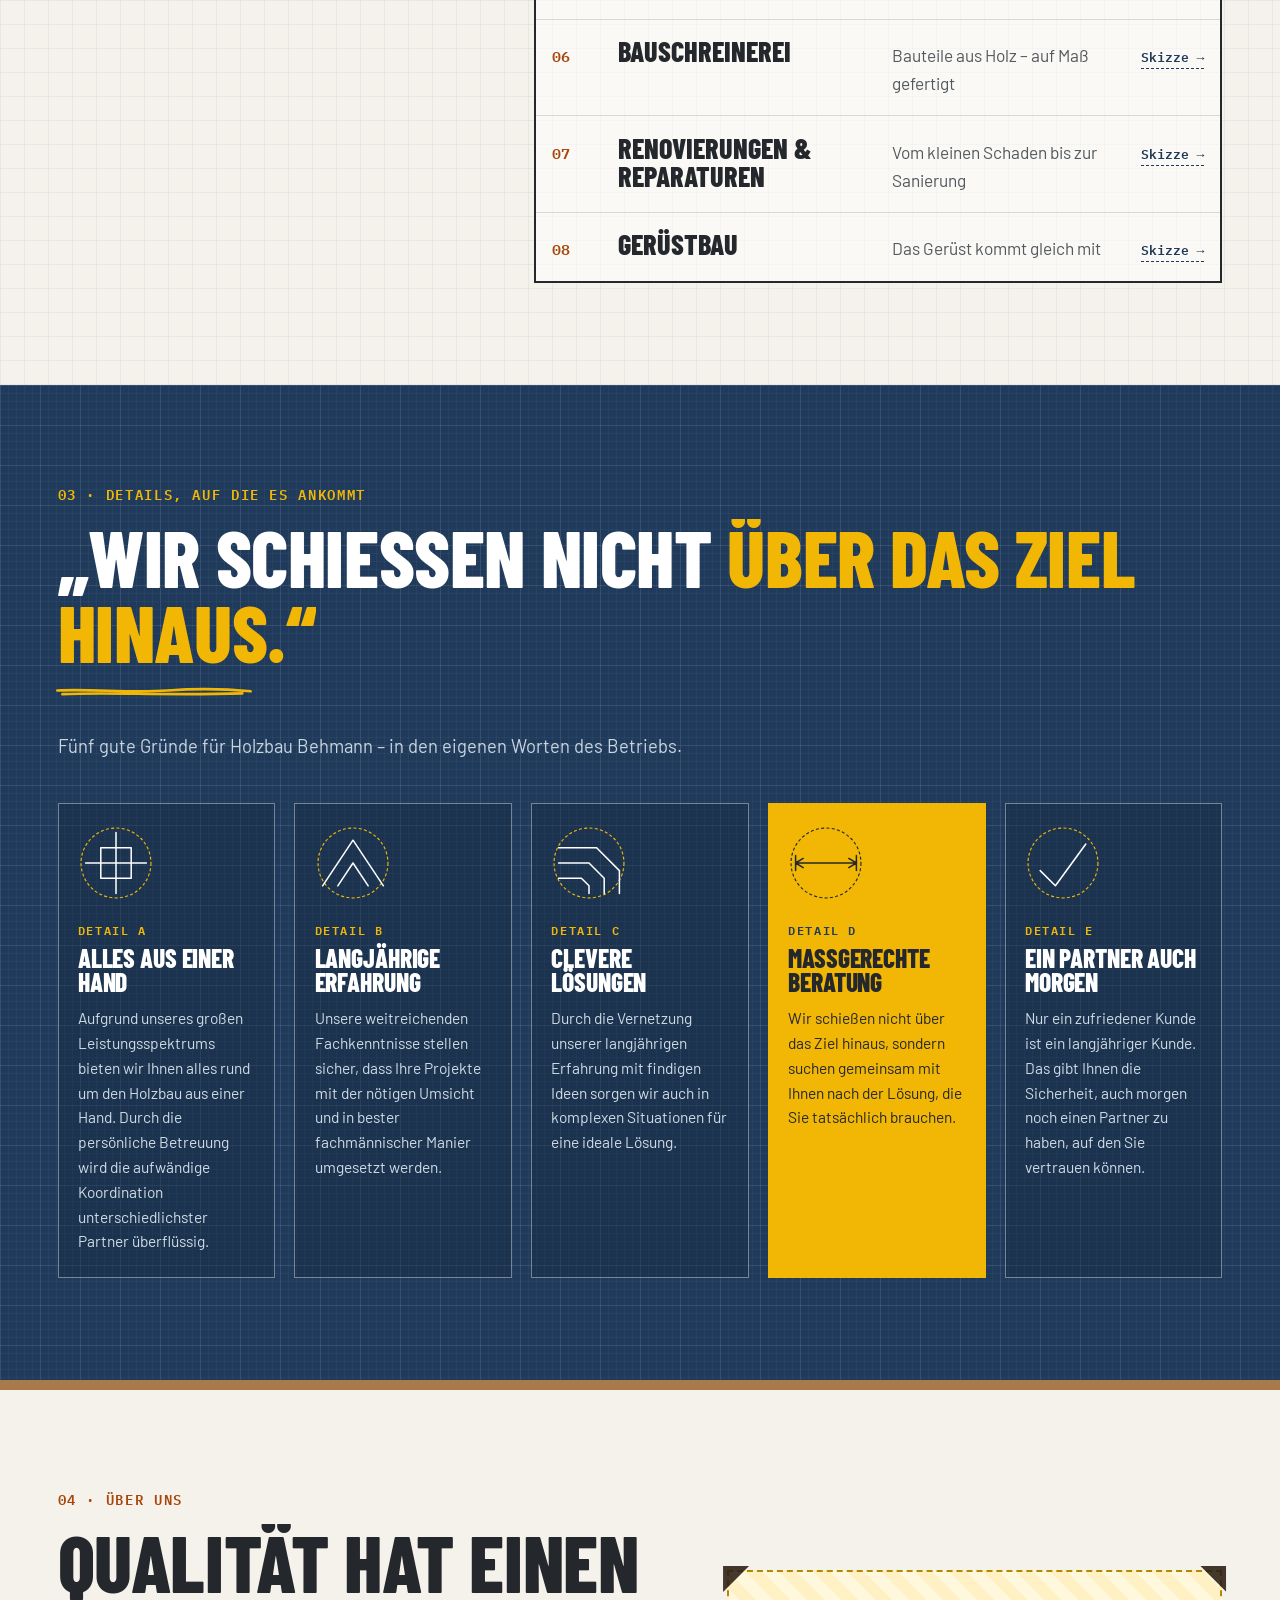
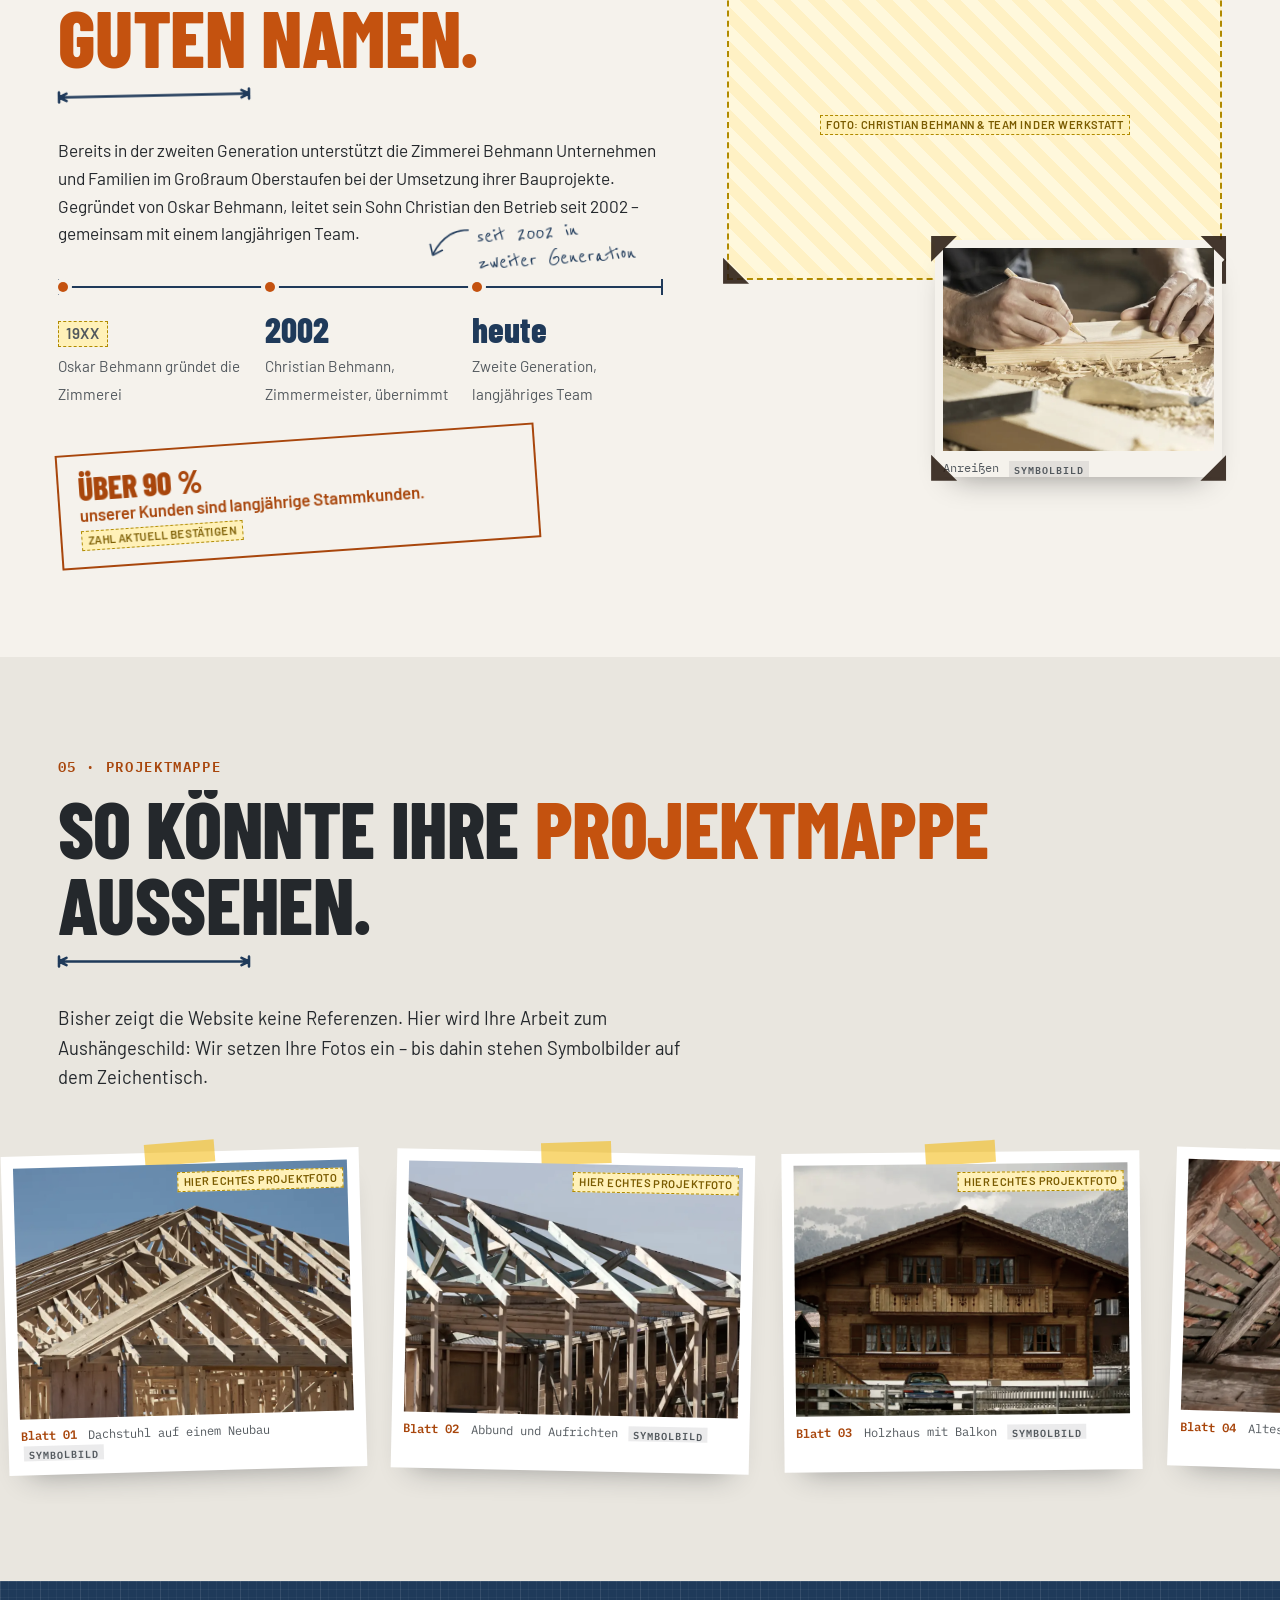
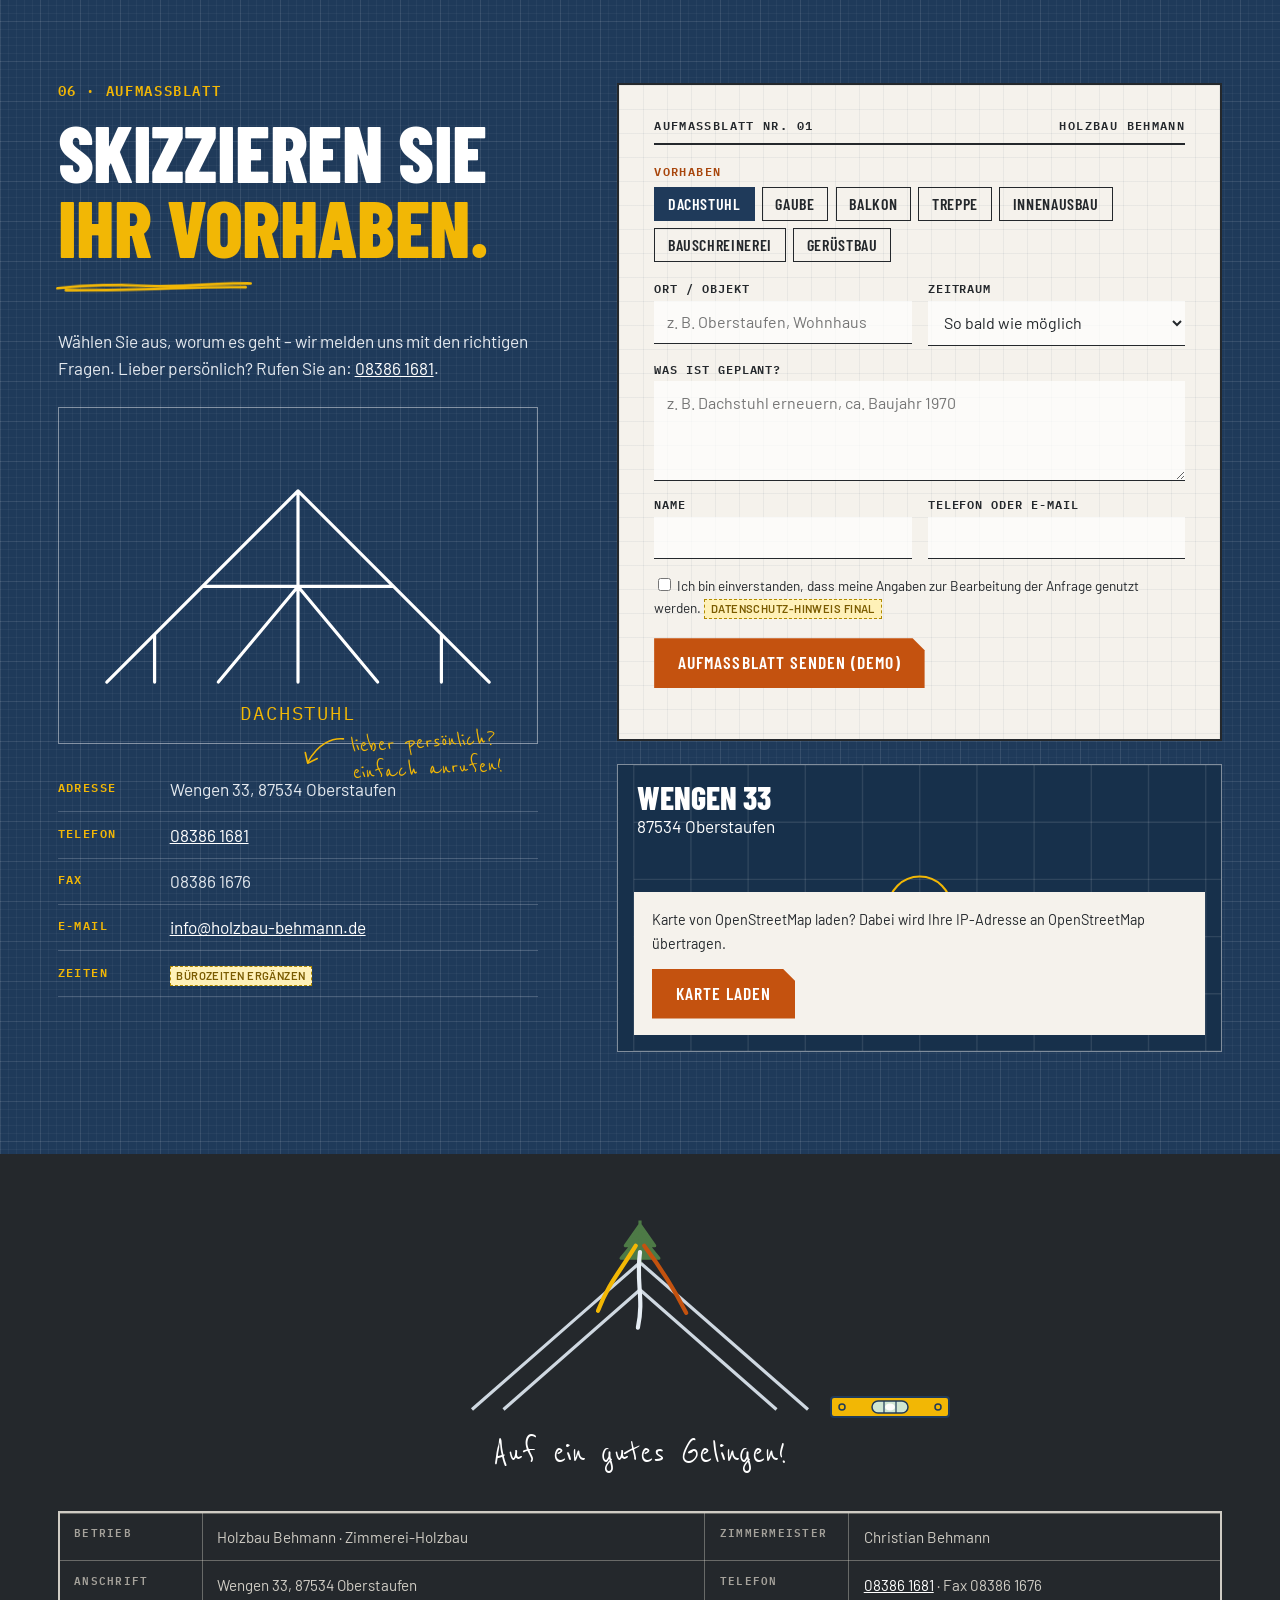
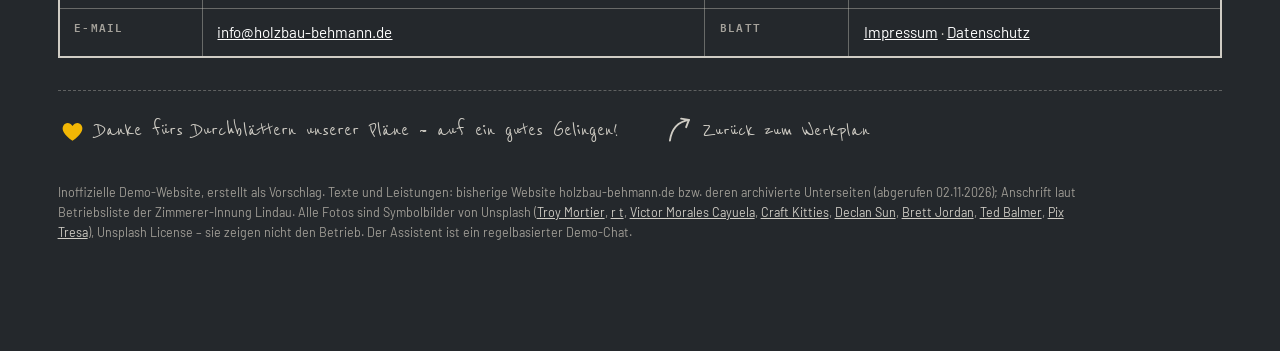
==== commit 29dc2135: "Demo-Vorschau" ====
--- a/index.html
+++ b/index.html
@@ -13,6 +13,8 @@
 <link rel="stylesheet" href="css/style.css">
 <link rel="stylesheet" href="chatbot/chatbot.css">
 <link rel="stylesheet" href="css/premium.css">
+<!--liebe--><link rel="stylesheet" href="css/liebe.css"><link rel="stylesheet" href="css/liebe-site.css"><!--/liebe-->
+
 <script>document.documentElement.classList.add('js')</script>
 <script>try{if(!matchMedia('(prefers-reduced-motion: reduce)').matches&&!sessionStorage.getItem('demo-intro'))document.documentElement.classList.add('intro-on')}catch(e){}</script>
 <script type="application/ld+json">{"@context":"https://schema.org","@type":"HomeAndConstructionBusiness","name":"Holzbau Behmann","description":"Zimmerei, Holzbau, Bauschreinerei, Innenausbau, Treppenbau und Gerüstbau in Oberstaufen-Wengen","address":{"@type":"PostalAddress","streetAddress":"Wengen 33","postalCode":"87534","addressLocality":"Oberstaufen","addressCountry":"DE"},"telephone":"+49 8386 1681","faxNumber":"+49 8386 1676","email":"info@holzbau-behmann.de","founder":{"@type":"Person","name":"Oskar Behmann"},"geo":{"@type":"GeoCoordinates","latitude":47.5561547,"longitude":10.0454279}}</script>
@@ -289,5 +291,6 @@
 <script src="js/main.js" defer></script>
 <script src="js/premium.js" defer></script>
 <script src="chatbot/chatbot.js" data-kb="chatbot/kb.json" defer></script>
+<!--liebe--><script type="application/json" id="liebe-cfg">{"underline": [{"sel": ".l-head h2, .betrieb h2, .mappe h2", "style": "measure"}, {"sel": ".gruende h2, .anfrage h2", "style": "chalk", "color": "#f2b705"}], "notes": [{"at": ".l-head", "text": "8 Gewerke – ein Ansprechpartner", "arrow": "dl", "rot": -3, "m": "inline", "css": {"right": "-1rem", "top": "-.6rem"}}, {"at": ".zeitachse", "text": "seit 2002 in zweiter Generation", "arrow": "dl", "rot": -4, "css": {"right": "0", "top": "-4.2rem"}}, {"at": ".an-text .clist", "text": "lieber persönlich? einfach anrufen!", "arrow": "dl", "rot": -3, "m": "inline", "css": {"right": "0", "top": "-2.4rem"}}], "frames": [{"sel": ".b-photos .b-ph", "kind": "corners"}], "squish": ".btn, .mobile-bar a", "burst": {"sel": ".btn, a[href^='tel:'], .mobile-bar a", "shapes": ["shaving", "shaving", "star"], "colors": ["#c99a5b", "#e2bf86", "#f2b705", "#1f3a5a"], "n": 8}, "egg": {"at": ".footer .richt", "type": "level", "label": "Wasserwaage", "hint": "Ist alles im Lot?", "svg": "<svg width='120' height='28' viewBox='0 0 120 28' aria-hidden='true'><rect x='1' y='4' width='118' height='20' rx='3' fill='#f2b705' stroke='#1f3a5a' stroke-width='2'/><rect x='42' y='8' width='36' height='12' rx='6' fill='#cfe6d2' stroke='#1f3a5a' stroke-width='1.5'/><line x1='54' y1='8' x2='54' y2='20' stroke='#1f3a5a' stroke-width='1.2'/><line x1='66' y1='8' x2='66' y2='20' stroke='#1f3a5a' stroke-width='1.2'/><ellipse class='lv-bubble' cx='60' cy='14' rx='5' ry='3.6' fill='#fff' opacity='.9'/><circle cx='12' cy='14' r='3' fill='none' stroke='#1f3a5a' stroke-width='1.5'/><circle cx='108' cy='14' r='3' fill='none' stroke='#1f3a5a' stroke-width='1.5'/><\/svg>", "msg": "Alles im Lot! Und Ihr Vorhaben? Einfach anrufen: 08386 1681", "autoclose": 7000, "css": {"right": "2%", "bottom": "3.2rem"}}, "foot": {"at": ".footer .wrap", "after": ".schriftfeld", "text": "Danke fürs Durchblättern unserer Pläne – auf ein gutes Gelingen!", "top": "Zurück zum Werkplan", "shape": "heart"}, "texture": "paper"}</script><script src="js/liebe.js" defer></script><!--/liebe-->
 </body>
 </html>
--- a/css/liebe.css
+++ b/css/liebe.css
@@ -0,0 +1,115 @@
+/* liebe.css – gemeinsame „Handgemacht“-Schicht (Runde 7). Farben/Schrift je Seite über Variablen in liebe-site.css:
+   --lv-hand (Handschrift), --lv-ink (Notizen), --lv-ul (Unterstreichung), --lv-accent, --lv-paper, --lv-tape */
+:root{--lv-hand:cursive;--lv-ink:currentColor;--lv-ul:currentColor;--lv-accent:currentColor;--lv-paper:#fbf7ef;--lv-tape:rgba(236,224,190,.78);--lv-ease:cubic-bezier(.22,.61,.36,1);--lv-tex-o:.5}
+.lv-anchor{position:relative;inset:auto!important}
+
+/* Papier-/Holz-/Stoff-Textur: ein ruhendes, sehr leichtes Korn über der Seite */
+html[class*="lv-tex-"] body::after{content:"";position:fixed;inset:0;pointer-events:none;z-index:2147483000;opacity:var(--lv-tex-o);background-size:256px 256px}
+html[class*="lv-tex-"] body::after{background-image:url(../img/liebe/tex.webp)}
+@media print{html[class*="lv-tex-"] body::after{display:none}}
+
+/* 1 · Unterstreichung */
+.lv-ul{display:block;width:min(var(--lv-ul-w,210px),62%);height:var(--lv-ul-h,13px);margin:.18em 0 0 var(--lv-ul-ml,-.05em);color:var(--lv-ul);pointer-events:none;line-height:0}
+.lv-ul-c{margin-inline:auto}
+.lv-ul-alt{transform:rotate(-1.2deg) scaleX(-1)}
+.lv-ul svg{width:100%;height:100%;overflow:visible;display:block}
+.lv-ul path{fill:none;stroke:currentColor;stroke-width:var(--lv-ul-sw,2.6);stroke-linecap:round;stroke-linejoin:round;vector-effect:non-scaling-stroke;stroke-dasharray:1;stroke-dashoffset:1;transition:stroke-dashoffset 1.15s .45s var(--lv-ease)}
+.lv-in>.lv-ul path,.in>.lv-ul path,.lv-reduce .lv-ul path{stroke-dashoffset:0}
+.lv-ul-brush path{stroke-width:calc(var(--lv-ul-sw,2.6) * 1.8)}
+
+/* 2 · Randnotizen */
+.lv-note{position:absolute;z-index:3;display:flex;align-items:flex-start;gap:.15rem;font-family:var(--lv-hand);font-size:var(--lv-note-fs,1.35rem);line-height:1.05;color:var(--lv-ink);font-weight:var(--lv-note-fw,500);width:max-content;max-width:var(--lv-note-mw,15rem);pointer-events:none;transform:rotate(var(--lv-rot,-3deg));opacity:0;transition:opacity .7s .25s var(--lv-ease),translate .7s .25s var(--lv-ease);translate:0 6px;text-wrap:balance}
+.lv-note.lv-in,.lv-reduce .lv-note{opacity:1;translate:0 0}
+.lv-note-t{display:block}
+.lv-arrow{flex:none;width:3.2rem;height:2.2rem;overflow:visible;margin-top:.1rem}
+.lv-arrow path{fill:none;stroke:currentColor;stroke-width:2;stroke-linecap:round;stroke-linejoin:round;stroke-dasharray:1;stroke-dashoffset:1;transition:stroke-dashoffset .8s .55s var(--lv-ease)}
+.lv-arrow .lv-ah{transition-delay:1.2s;transition-duration:.35s}
+.lv-in .lv-arrow path,.lv-reduce .lv-arrow path{stroke-dashoffset:0}
+.lv-arrow-dl .lv-arrow{}                         /* Pfeil zeigt nach unten links (Grundform) */
+.lv-arrow-dr .lv-arrow{transform:scaleX(-1)}
+.lv-arrow-ul .lv-arrow{transform:scaleY(-1)}
+.lv-arrow-ur .lv-arrow{transform:scale(-1,-1)}
+.lv-arrow-dr,.lv-arrow-ur{flex-direction:row-reverse}
+@media (max-width:899px){
+  .lv-note-dk{display:none}
+  .lv-note-m{position:static;display:flex;margin:.9rem 0 .2rem;width:auto;max-width:100%;font-size:var(--lv-note-fs-m,1.2rem);transform:rotate(-1.5deg);inset:auto!important}
+  .lv-note-m .lv-arrow{width:2.4rem;height:1.7rem}
+}
+
+/* 3 · Bildrahmen-Details */
+.lv-deco{position:absolute;inset:0;pointer-events:none;z-index:4}
+.lv-c{position:absolute;width:26px;height:26px;background:var(--lv-corner,#2b1c13);opacity:.88;filter:drop-shadow(0 1px 1px rgba(0,0,0,.25))}
+.lv-c1{top:var(--lv-c-off,-4px);left:var(--lv-c-off,-4px);clip-path:polygon(0 0,100% 0,0 100%)}
+.lv-c2{top:var(--lv-c-off,-4px);right:var(--lv-c-off,-4px);clip-path:polygon(0 0,100% 0,100% 100%)}
+.lv-c3{bottom:var(--lv-c-off,-4px);right:var(--lv-c-off,-4px);clip-path:polygon(100% 0,100% 100%,0 100%)}
+.lv-c4{bottom:var(--lv-c-off,-4px);left:var(--lv-c-off,-4px);clip-path:polygon(0 0,100% 100%,0 100%)}
+.lv-tape{position:absolute;top:-12px;left:50%;width:92px;height:26px;margin-left:-46px;background:var(--lv-tape);transform:rotate(-4deg);box-shadow:0 1px 2px rgba(0,0,0,.12)}
+.lv-tape-r{transform:rotate(5deg);left:auto;right:14px;margin:0}
+.lv-pin{position:absolute;top:-7px;left:50%;width:16px;height:16px;margin-left:-8px;border-radius:50%;background:radial-gradient(circle at 35% 35%,#fff7 0 2px,transparent 3px),var(--lv-pin,#ad4430);box-shadow:0 2px 3px rgba(0,0,0,.35)}
+.lv-fr{rotate:var(--lv-tilt,0deg);transition:rotate .5s var(--lv-ease),translate .5s var(--lv-ease)}
+@media (hover:hover){.lv-fr:hover{rotate:0deg;translate:0 -3px}}
+
+/* 4 · Hover & Klick */
+.lv-lift{transition:translate .4s var(--lv-ease),rotate .4s var(--lv-ease),box-shadow .4s var(--lv-ease)}
+@media (hover:hover){.lv-lift:hover{translate:0 -5px;rotate:-.5deg}}
+.lv-squish{transition:scale .18s var(--lv-ease)}
+.lv-squish:active{scale:.96}
+.lv-burst{position:fixed;width:0;height:0;z-index:2147483001;pointer-events:none}
+.lv-bp{position:absolute;left:0;top:0;width:18px;height:18px;transform:translate(-50%,-50%)}
+.lv-bp svg{width:100%;height:100%;fill:currentColor;overflow:visible}
+.lv-bp svg .o{fill:none;stroke:currentColor;stroke-width:1.8;stroke-linecap:round}
+.lv-bp svg .c{fill:#fff8e6}
+
+/* 5 · Überraschung */
+.lv-egg{position:absolute;z-index:5;display:flex;align-items:center;gap:.6rem}
+.lv-egg-btn{all:unset;cursor:pointer;display:block;line-height:0;border-radius:10px;transition:transform .35s var(--lv-ease)}
+.lv-egg-btn:focus-visible{outline:2px dashed currentColor;outline-offset:4px}
+.lv-egg-btn svg{display:block;overflow:visible}
+@media (hover:hover){.lv-egg-btn:hover{transform:rotate(-8deg) scale(1.06)}}
+.lv-egg-msg{font-family:var(--lv-hand);font-size:var(--lv-egg-fs,1.3rem);line-height:1.1;max-width:16rem;color:var(--lv-egg-ink,currentColor);opacity:0;translate:-6px 0;transition:opacity .45s var(--lv-ease),translate .45s var(--lv-ease)}
+.lv-egg-on .lv-egg-msg{opacity:1;translate:0 0}
+.lv-count{font-family:inherit;font-size:1.25em;margin-right:.25em}
+.lv-shoot{position:absolute;top:18%;left:8%;width:120px;height:2px;border-radius:2px;background:linear-gradient(90deg,transparent,#fff7d6);pointer-events:none;animation:lvShoot 1.3s var(--lv-ease) forwards;z-index:2}
+@keyframes lvShoot{0%{transform:translate(0,0) rotate(18deg);opacity:0}15%{opacity:1}100%{transform:translate(70vw,26vh) rotate(18deg);opacity:0}}
+
+/* 6 · Fußzeile */
+.lv-foot{display:flex;flex-wrap:wrap;align-items:center;justify-content:flex-start;gap:.8rem 2.5rem;margin:2rem 0 0;padding-top:1.2rem;border-top:1px dashed color-mix(in srgb,currentColor 35%,transparent)}
+.lv-foot-t{display:flex;align-items:center;gap:.6rem;margin:0;font-family:var(--lv-hand);font-size:var(--lv-foot-fs,1.45rem);line-height:1.15;color:var(--lv-foot-ink,inherit)}
+.lv-foot-i{width:1.25em;height:1.25em;flex:none;fill:var(--lv-foot-heart,#c8553d);animation:lvBeat 2.6s ease-in-out infinite}
+.lv-foot-i .o{fill:none;stroke:var(--lv-foot-heart,#c8553d);stroke-width:1.8}
+@keyframes lvBeat{0%,70%,100%{transform:scale(1)}78%{transform:scale(1.18)}86%{transform:scale(.96)}92%{transform:scale(1.1)}}
+.lv-top{all:unset;cursor:pointer;display:inline-flex;align-items:center;gap:.35rem;font-family:var(--lv-hand);font-size:var(--lv-foot-fs,1.35rem);color:var(--lv-foot-ink,inherit);padding:.2rem .3rem;border-radius:6px}
+.lv-top svg{width:1.6em;height:1.6em;overflow:visible;transition:transform .35s var(--lv-ease)}
+.lv-top path{fill:none;stroke:currentColor;stroke-width:2.2;stroke-linecap:round;stroke-linejoin:round}
+.lv-top:hover svg{transform:translateY(-4px) rotate(-6deg)}
+.lv-top:focus-visible{outline:2px dashed currentColor;outline-offset:3px}
+
+/* Sanfte Übergänge zwischen Seiten (Impressum ⇄ Start) */
+@media (prefers-reduced-motion:no-preference){
+  @view-transition{navigation:auto}
+  ::view-transition-old(root),::view-transition-new(root){animation-duration:.38s;animation-timing-function:var(--lv-ease)}
+}
+/* Bewegung reduzieren: alles still und sofort sichtbar */
+@media (prefers-reduced-motion:reduce){
+  .lv-note,.lv-ul path,.lv-arrow path,.lv-fr,.lv-lift,.lv-egg-msg{transition:none!important}
+  .lv-foot-i{animation:none}
+  .lv-note{opacity:1;translate:0 0}
+}
+
+/* 404 – liebevoll verlaufen */
+.lv-404{margin:0;min-height:100vh;background:var(--lv-404-bg,var(--lv-paper));color:var(--lv-404-ink,#222);font-family:var(--lv-404-font,system-ui,sans-serif)}
+.lv-404 .demo-banner{background:#fff3b0;color:#3a2f00;font:500 .82rem/1.4 system-ui,sans-serif;padding:.5rem 1rem;text-align:center;border-bottom:1px solid #e6d27a}
+.lv-404-main{display:grid;place-items:center;padding:clamp(2rem,6vw,5rem) 1.2rem;min-height:calc(100vh - 3rem);box-sizing:border-box}
+.lv-404-card{position:relative;max-width:34rem;text-align:center}
+.lv-404-code{margin:0;font-family:var(--lv-404-display,inherit);font-size:clamp(4.5rem,18vw,8.5rem);line-height:.9;letter-spacing:-.02em;color:var(--lv-404-accent,#c8553d);opacity:.9}
+.lv-404-art{width:min(220px,60vw);margin:.4rem auto 1rem}
+.lv-404-art svg{width:100%;height:auto;overflow:visible}
+.lv-404 h1{font-family:var(--lv-404-display,inherit);font-size:clamp(1.6rem,5vw,2.4rem);line-height:1.1;margin:.2rem 0 .7rem;font-weight:var(--lv-404-hw,600)}
+.lv-404-text{font-size:1.05rem;line-height:1.55;margin:0 auto 1rem;max-width:28rem;opacity:.85}
+.lv-404-hand{font-family:var(--lv-hand);font-size:1.5rem;color:var(--lv-ink);transform:rotate(-2deg);margin:0 0 1.6rem}
+.lv-404-btn{display:inline-block;padding:.85rem 1.5rem;border-radius:var(--lv-404-r,999px);background:var(--lv-404-accent,#c8553d);color:var(--lv-404-btn-ink,#fff);text-decoration:none;font-weight:600;transition:transform .3s var(--lv-ease),box-shadow .3s var(--lv-ease)}
+.lv-404-btn:hover{transform:translateY(-3px) rotate(-1deg);box-shadow:0 8px 20px rgba(0,0,0,.15)}
+.lv-404-btn:focus-visible{outline:2px dashed currentColor;outline-offset:4px}
+.lv-404-art .draw{fill:none;stroke:currentColor;stroke-width:2.4;stroke-linecap:round;stroke-linejoin:round;stroke-dasharray:1;stroke-dashoffset:1;animation:lvDraw 1.6s .2s var(--lv-ease) forwards}
+@keyframes lvDraw{to{stroke-dashoffset:0}}
+@media (prefers-reduced-motion:reduce){.lv-404-art .draw{animation:none;stroke-dashoffset:0}}
--- a/css/liebe-site.css
+++ b/css/liebe-site.css
@@ -0,0 +1,15 @@
+/* Holzbau Behmann – liebevolle Details (Blaupause, Werkplan). Wird von liebe_inject.py nicht überschrieben. */
+:root{--lv-hand:'Reenie',cursive;--lv-ink:#1f3a5a;--lv-ul:#1f3a5a;--lv-tex-o:.32;--lv-note-fs:1.6rem;--lv-ul-w:200px;--lv-egg-fs:1.5rem}
+.gruende,.anfrage{--lv-ink:#f2b705;--lv-ul:#f2b705}
+.footer .richt{position:relative}
+.lv-egg-level{--lv-egg-ink:#f2b705}
+.lv-egg-level .lv-bubble{transition:transform .25s ease-out}
+.lv-egg-level.lv-level-ok .lv-bubble{fill:#7fd18b}
+.lv-egg-level .lv-egg-msg{white-space:normal;width:15rem}
+.lv-egg-level.lv-egg-on .lv-egg-btn{animation:lvWobble .9s ease}
+@keyframes lvWobble{20%{transform:rotate(-4deg)}50%{transform:rotate(3deg)}80%{transform:rotate(-1deg)}100%{transform:none}}
+.footer .lv-foot{--lv-foot-heart:#f2b705}
+@media (max-width:899px){.lv-egg-level{position:relative!important;left:auto!important;bottom:auto!important;margin:1rem 0 0!important;flex-wrap:wrap}}
+@media (prefers-reduced-motion:reduce){.lv-egg-level.lv-egg-on .lv-egg-btn{animation:none}}
+.lv-404{--lv-404-bg:#1f3a5a;--lv-404-ink:#eef3f8;--lv-404-accent:#f2b705;--lv-404-btn-ink:#1f3a5a;--lv-404-font:'Barlow',system-ui,sans-serif;--lv-404-display:'Barlow Condensed','Barlow',sans-serif;--lv-404-r:2px;--lv-404-hw:400}
+.lv-404-art{color:#f2b705}
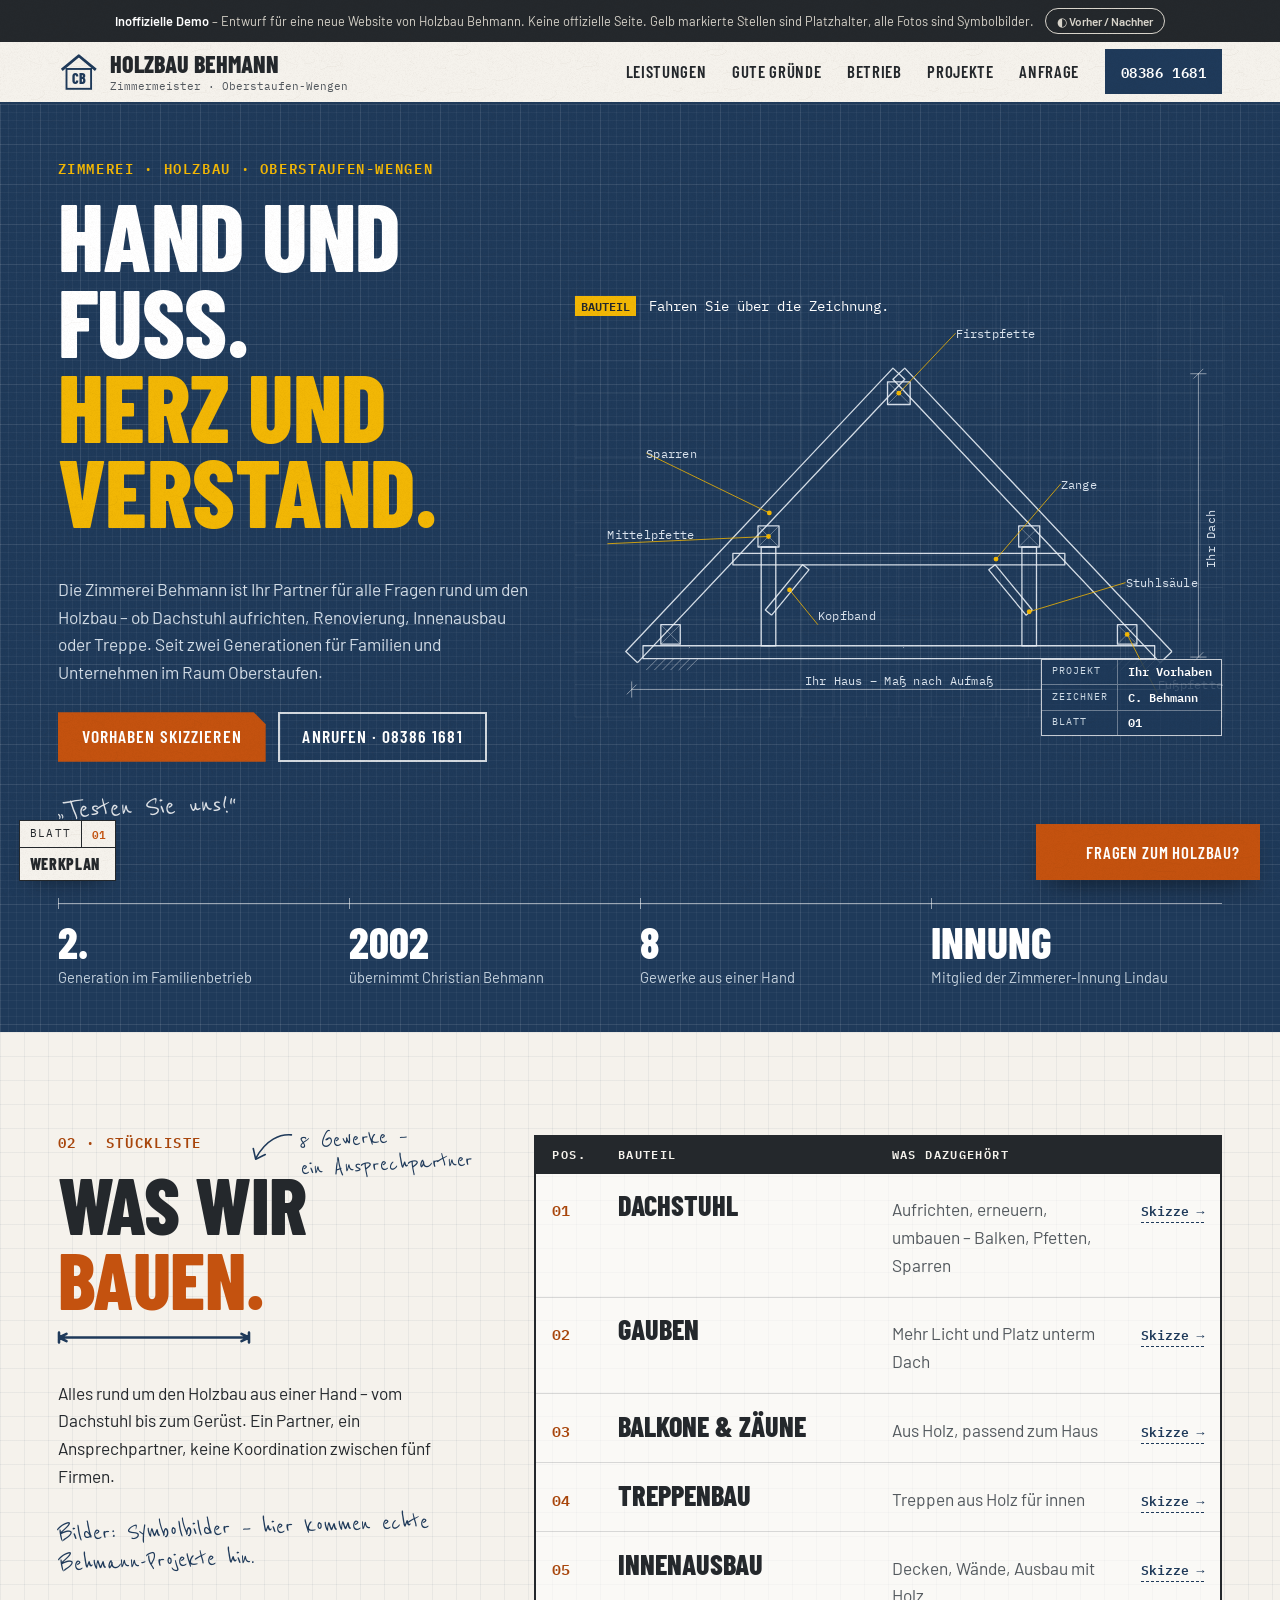
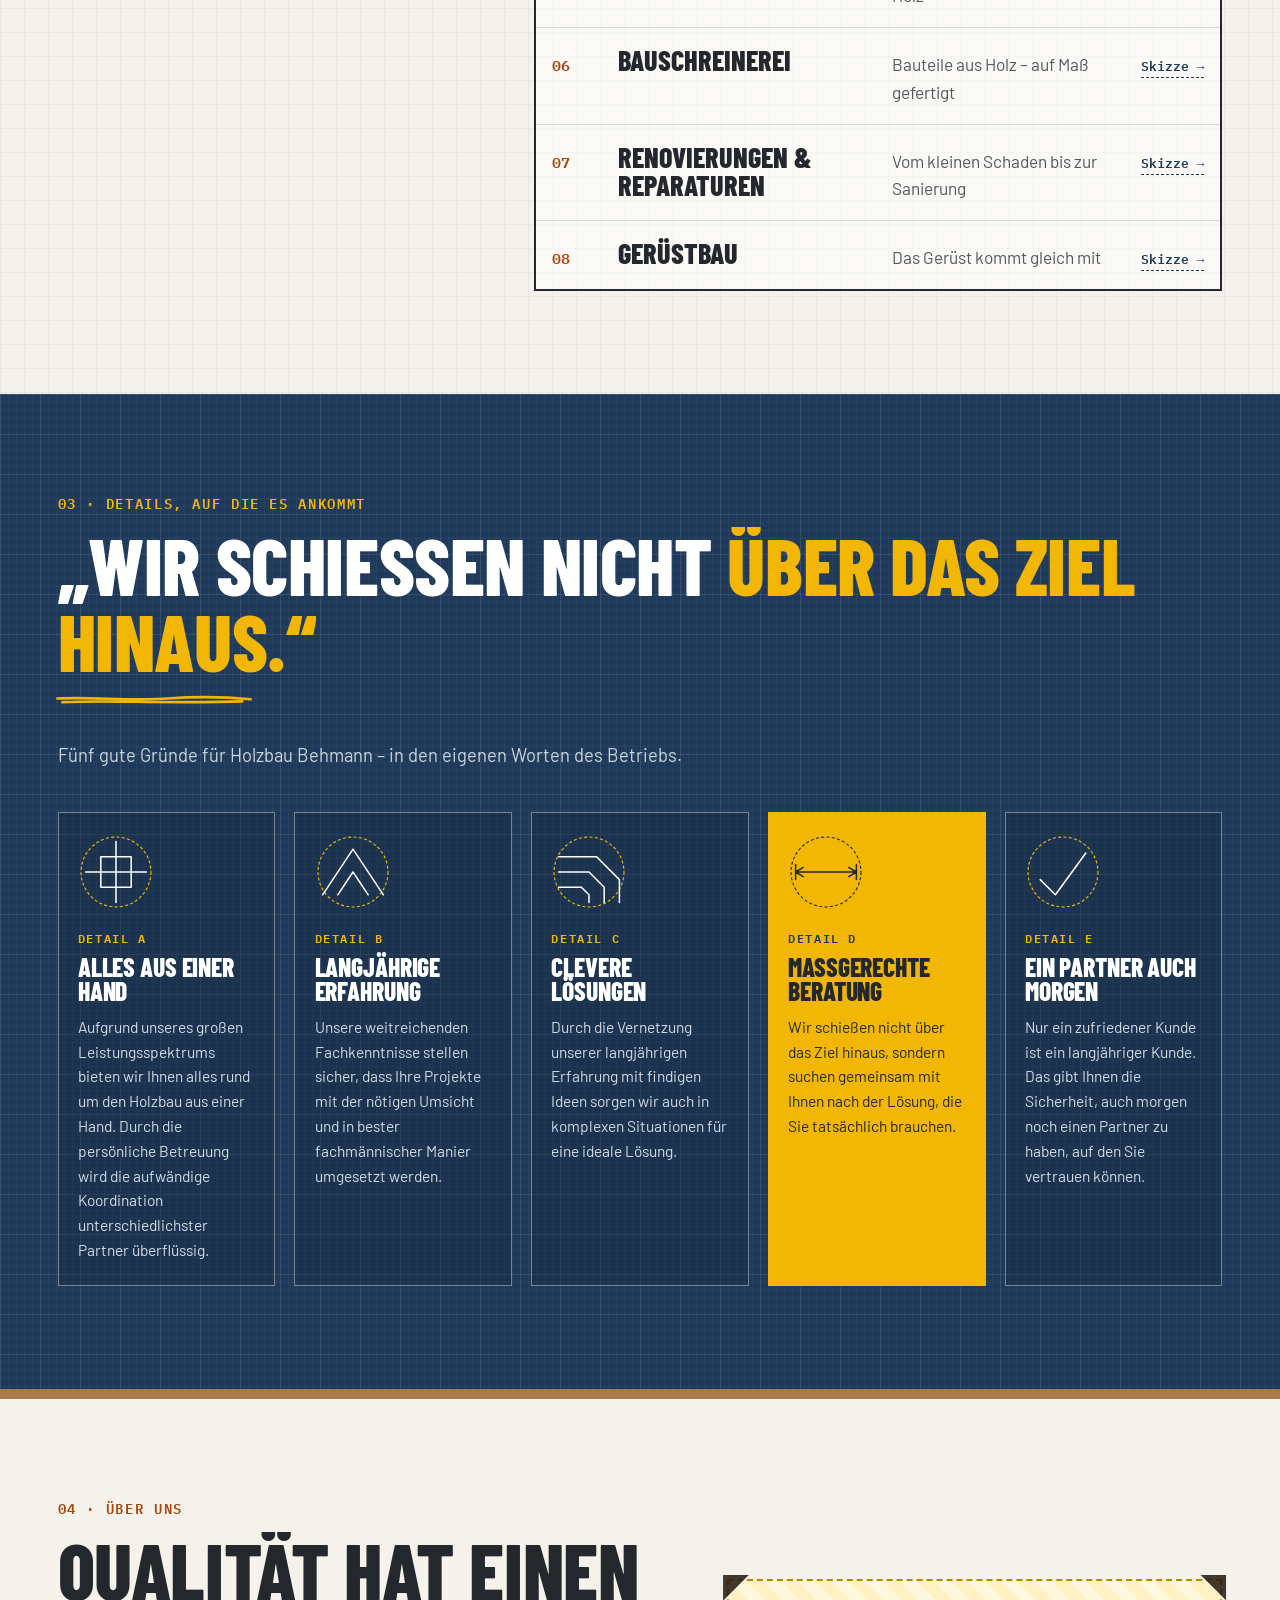
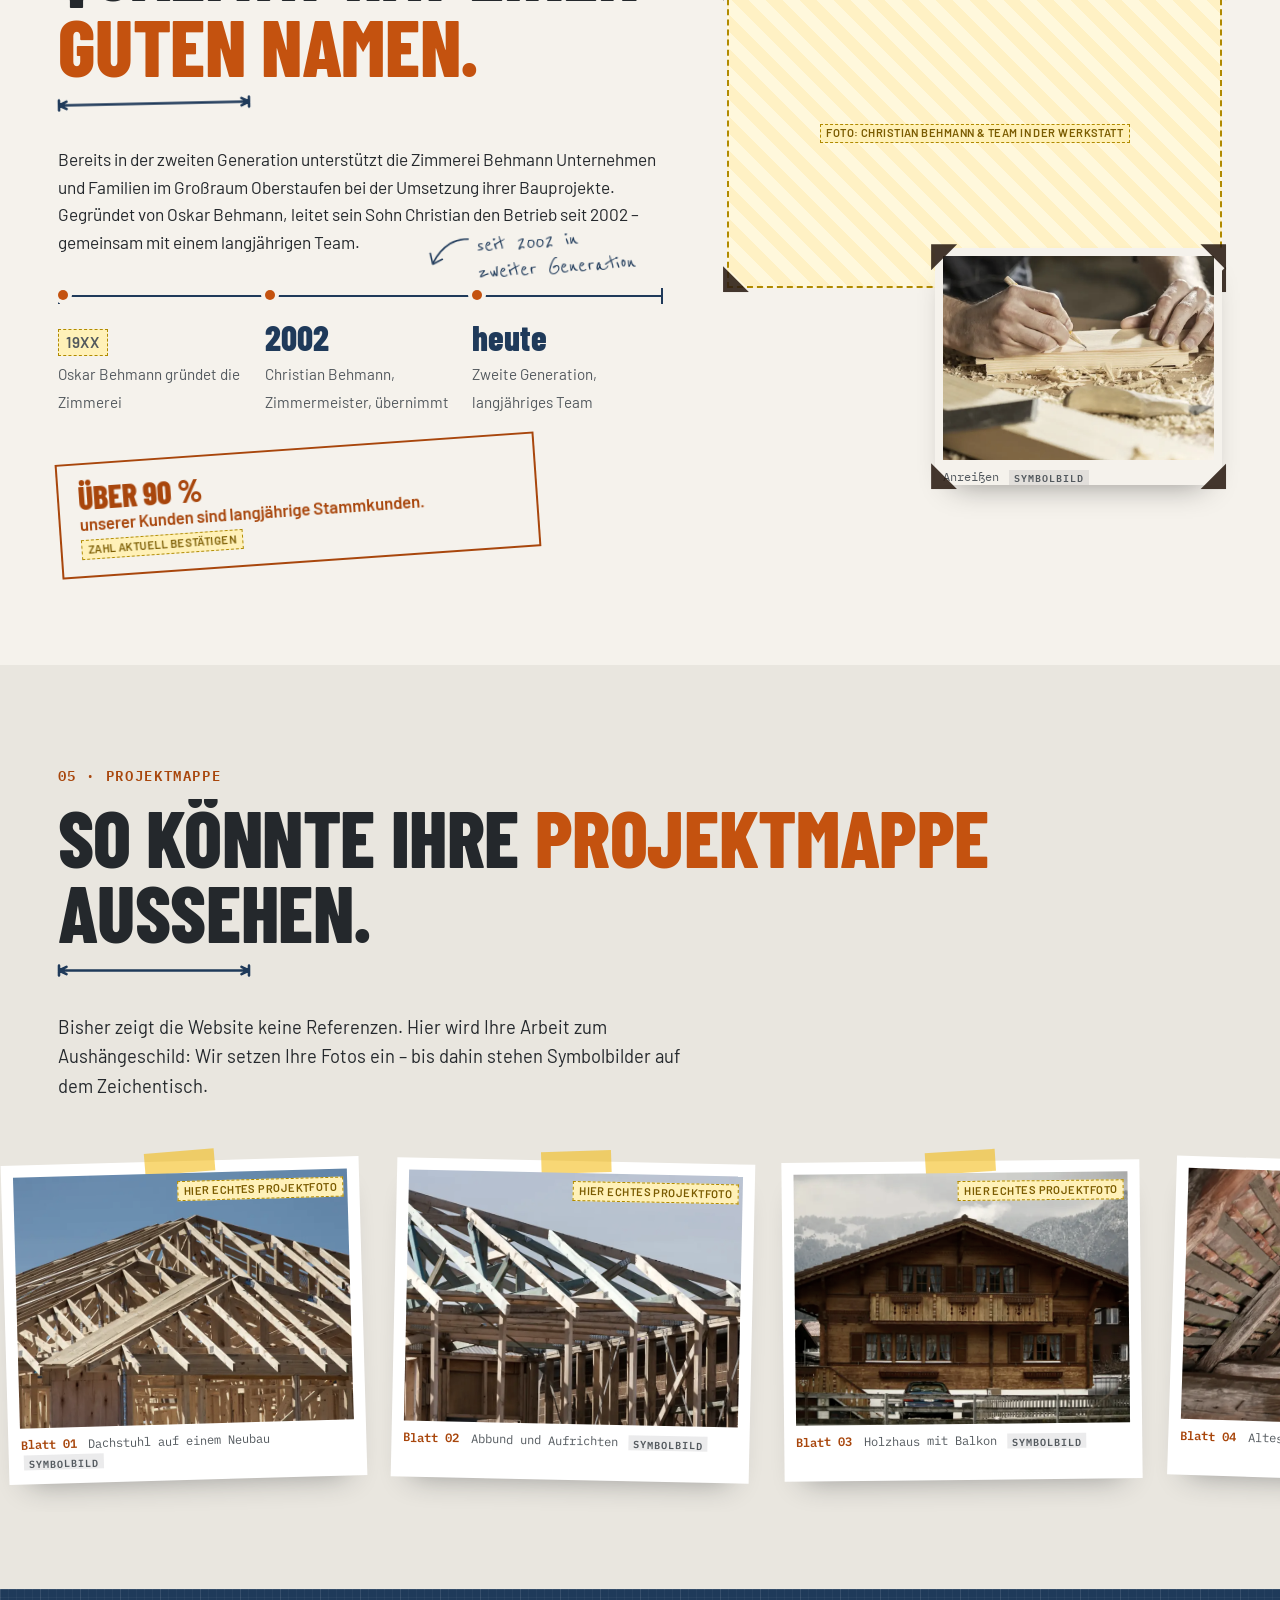
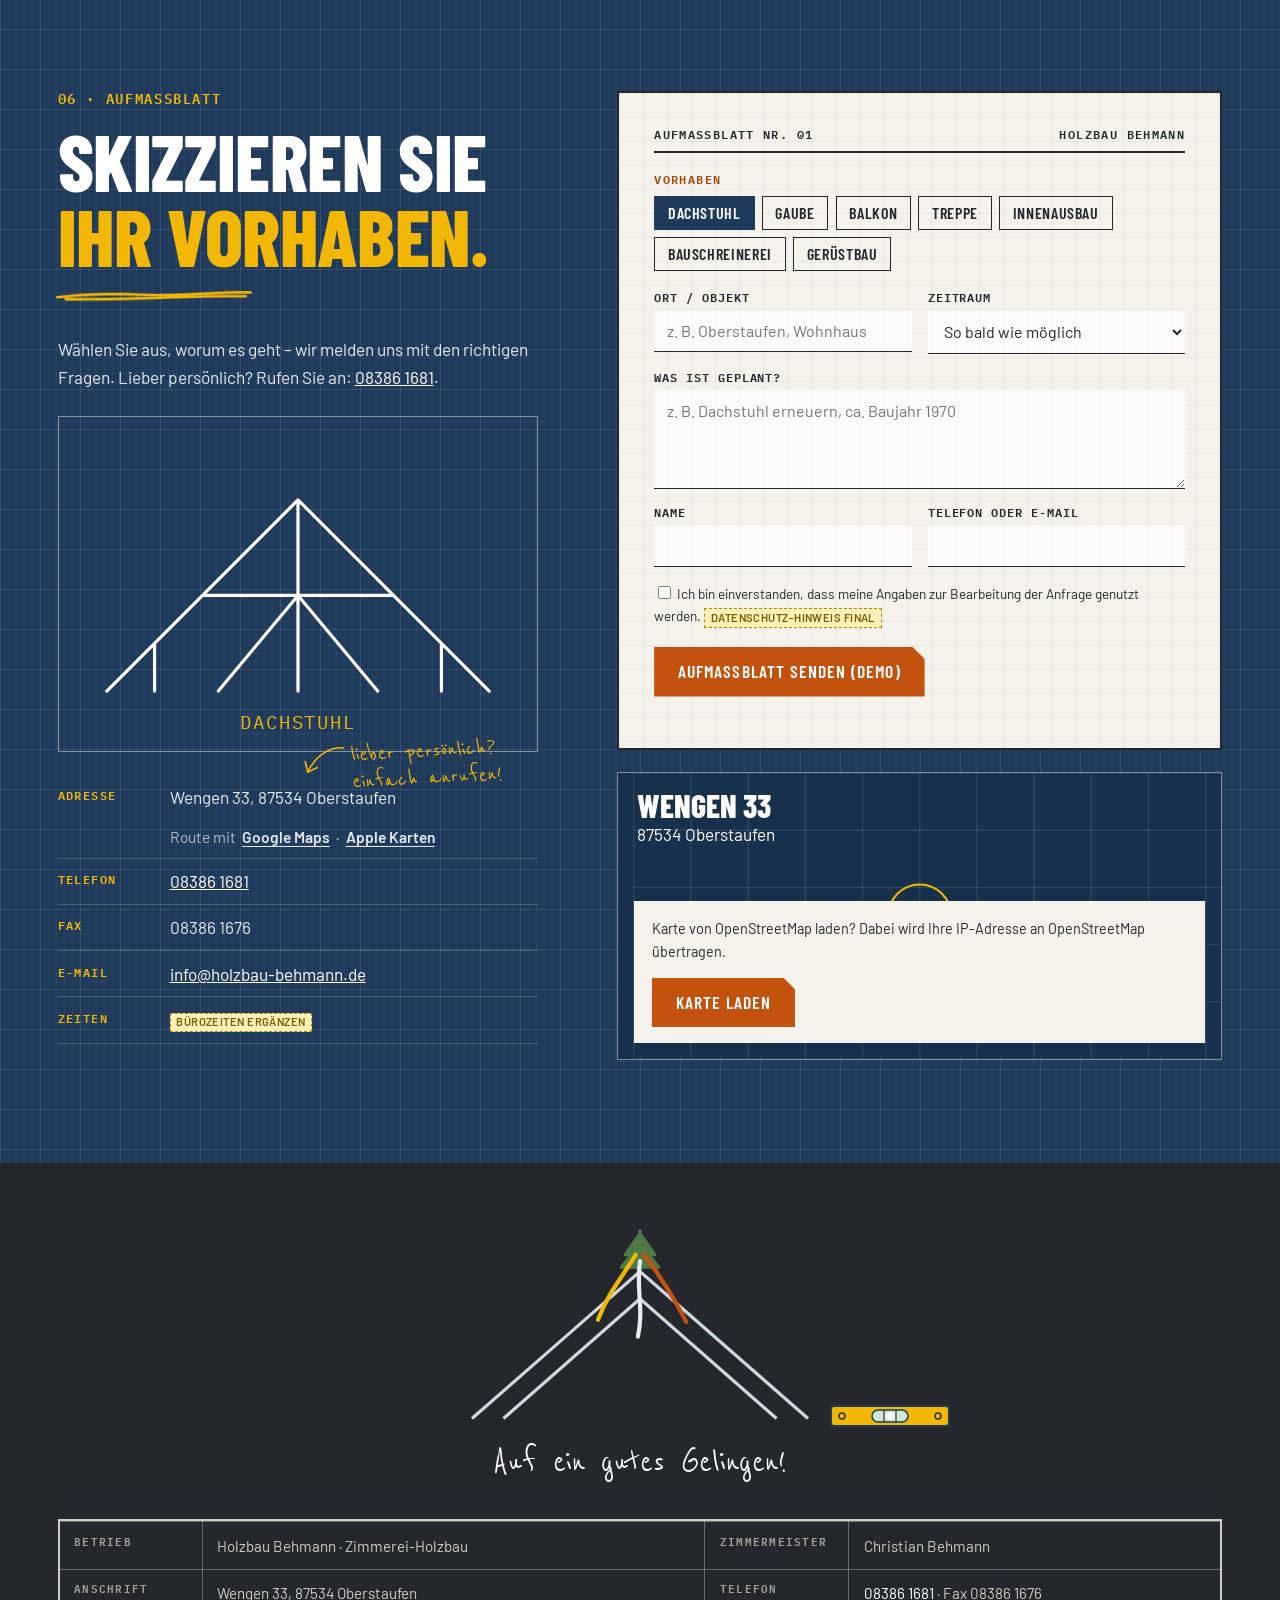
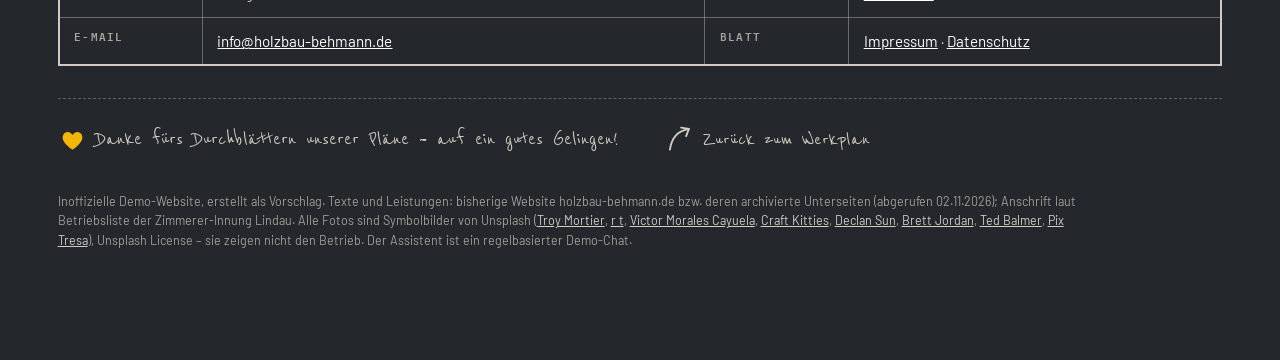
==== commit 991228b2: "Demo-Vorschau" ====
--- a/index.html
+++ b/index.html
@@ -9,15 +9,16 @@
 <meta name="theme-color" content="#1f3a5a">
 <link rel="icon" href="img/favicon.svg" type="image/svg+xml">
 <link rel="preload" href="fonts/barlow-condensed-latin-800-normal.woff2" as="font" type="font/woff2" crossorigin>
-<link rel="stylesheet" href="css/fonts.css">
-<link rel="stylesheet" href="css/style.css">
-<link rel="stylesheet" href="chatbot/chatbot.css">
-<link rel="stylesheet" href="css/premium.css">
-<!--liebe--><link rel="stylesheet" href="css/liebe.css"><link rel="stylesheet" href="css/liebe-site.css"><!--/liebe-->
+<!--plus--><link rel="preload" href="fonts/barlow-latin-400-normal.woff2" as="font" type="font/woff2" crossorigin><!--/plus-->
+<link rel="stylesheet" href="css/bundle.css">
+<link rel="stylesheet" href="chatbot/chatbot.css" media="print" onload="this.media='all'"><noscript><link rel="stylesheet" href="chatbot/chatbot.css"></noscript>
+<!--liebe--><!--/liebe-->
 
 <script>document.documentElement.classList.add('js')</script>
 <script>try{if(!matchMedia('(prefers-reduced-motion: reduce)').matches&&!sessionStorage.getItem('demo-intro'))document.documentElement.classList.add('intro-on')}catch(e){}</script>
 <script type="application/ld+json">{"@context":"https://schema.org","@type":"HomeAndConstructionBusiness","name":"Holzbau Behmann","description":"Zimmerei, Holzbau, Bauschreinerei, Innenausbau, Treppenbau und Gerüstbau in Oberstaufen-Wengen","address":{"@type":"PostalAddress","streetAddress":"Wengen 33","postalCode":"87534","addressLocality":"Oberstaufen","addressCountry":"DE"},"telephone":"+49 8386 1681","faxNumber":"+49 8386 1676","email":"info@holzbau-behmann.de","founder":{"@type":"Person","name":"Oskar Behmann"},"geo":{"@type":"GeoCoordinates","latitude":47.5561547,"longitude":10.0454279}}</script>
+<!--plus--><meta property="og:type" content="website"><meta property="og:locale" content="de_DE"><meta property="og:site_name" content="Holzbau Behmann"><meta property="og:title" content="Holzbau Behmann – Zimmerei, Dachstuhl &amp; Treppenbau in Oberstaufen-Wengen (Demo)"><meta property="og:description" content="Zimmerei Behmann in Oberstaufen-Wengen: Dachstuhl, Gauben, Balkone, Treppen, Innenausbau, Bauschreinerei und Gerüstbau aus einer Hand – in zweiter Generation."><meta property="og:url" content="https://ni1303.github.io/demo-holzbau-behmann/"><meta property="og:image" content="https://ni1303.github.io/demo-holzbau-behmann/img/og.jpg"><meta property="og:image:width" content="1200"><meta property="og:image:height" content="630"><meta property="og:image:alt" content="Holzbau Behmann – Zimmerei in Oberstaufen-Wengen (Demo-Entwurf)"><meta name="twitter:card" content="summary_large_image"><link rel="apple-touch-icon" href="img/apple-touch-icon.png"><meta name="theme-color" content="#1f3a5a"><link rel="stylesheet" href="css/plus.css" media="print" onload="this.media='all'"><noscript></noscript><!--/plus-->
+<!--plus--><style>.pl-vn-btn{margin-left:.7rem;padding:.25rem .7rem;border:1px solid currentColor;border-radius:999px;background:transparent;color:inherit;font:inherit;font-size:.92em;font-weight:600;cursor:pointer;white-space:nowrap}</style><!--/plus-->
 </head>
 <body id="top" data-fx data-cursor>
 <svg width="0" height="0" style="position:absolute" aria-hidden="true" focusable="false"><defs>
@@ -33,9 +34,9 @@
   <button class="intro-skip" type="button">Überspringen</button>
 </div>
 <div class="blatt-ind" data-chapter-ind aria-hidden="true"><span class="bi-k">Blatt</span><span class="bi-no" data-ch-no>01</span><span class="bi-l" data-ch-label>Start</span></div>
-<div class="demo-banner" role="note"><strong>Inoffizielle Demo</strong> – Entwurf für eine neue Website von Holzbau Behmann. Keine offizielle Seite. Gelb markierte Stellen sind Platzhalter, alle Fotos sind Symbolbilder.</div>
+<div class="demo-banner" role="note"><strong>Inoffizielle Demo</strong> – Entwurf für eine neue Website von Holzbau Behmann. Keine offizielle Seite. Gelb markierte Stellen sind Platzhalter, alle Fotos sind Symbolbilder.<!--plus--><button type="button" class="pl-vn-btn" aria-haspopup="dialog"><span aria-hidden="true">◐</span> Vorher / Nachher</button><!--/plus--></div>
 <header class="site-header">
-  <a class="brand" href="index.html#top" aria-label="Holzbau Behmann – Startseite"><svg class="logo" viewBox="0 0 44 44" aria-hidden="true"><path d="M4 20 L22 5 L40 20" fill="none" stroke="currentColor" stroke-width="3" stroke-linejoin="round"/><rect x="9" y="19" width="26" height="21" fill="none" stroke="currentColor" stroke-width="2"/><text x="22" y="35" text-anchor="middle" font-family="Barlow Condensed,Arial Narrow,sans-serif" font-weight="800" font-size="15" fill="currentColor">CB</text></svg><span class="brand-t"><b>Holzbau Behmann</b><small>Zimmermeister · Oberstaufen-Wengen</small></span></a>
+  <a class="brand" href="index.html#top"><svg class="logo" viewBox="0 0 44 44" aria-hidden="true"><path d="M4 20 L22 5 L40 20" fill="none" stroke="currentColor" stroke-width="3" stroke-linejoin="round"/><rect x="9" y="19" width="26" height="21" fill="none" stroke="currentColor" stroke-width="2"/><text x="22" y="35" text-anchor="middle" font-family="Barlow Condensed,Arial Narrow,sans-serif" font-weight="800" font-size="15" fill="currentColor">CB</text></svg><span class="brand-t"><b>Holzbau Behmann</b><small>Zimmermeister · Oberstaufen-Wengen</small></span></a>
   <nav class="nav" aria-label="Hauptnavigation">
     <button class="nav-toggle" aria-expanded="false" aria-controls="nav-list"><span class="sr-only">Menü</span><span></span><span></span><span></span></button>
     <ul id="nav-list">
@@ -269,11 +270,11 @@
 </main>
 <footer class="footer">
   <div class="wrap">
-    <div class="richt" aria-hidden="true">
-      <svg viewBox="0 0 400 200"><path class="rf-roof" d="M40 190 L200 50 L360 190"/><path class="rf-roof" d="M70 190 L200 76 L330 190"/>
+    <div class="richt">
+      <svg viewBox="0 0 400 200" aria-hidden="true"><path class="rf-roof" d="M40 190 L200 50 L360 190"/><path class="rf-roof" d="M70 190 L200 76 L330 190"/>
         <path class="rf-tree" d="M200 50 V10 M200 14 L186 34 H214Z M200 24 L182 46 H218Z"/>
         <path class="rf-band b1" d="M196 34 C 180 60, 170 70, 160 96"/><path class="rf-band b2" d="M204 34 C 222 58, 232 74, 244 98"/><path class="rf-band b3" d="M200 40 C 196 70, 204 84, 198 112"/></svg>
-      <p class="richt-t">Auf ein gutes Gelingen!</p>
+      <p class="richt-t" aria-hidden="true">Auf ein gutes Gelingen!</p>
     </div>
     <table class="schriftfeld">
       <caption class="sr-only">Kontakt</caption>
@@ -292,5 +293,6 @@
 <script src="js/premium.js" defer></script>
 <script src="chatbot/chatbot.js" data-kb="chatbot/kb.json" defer></script>
 <!--liebe--><script type="application/json" id="liebe-cfg">{"underline": [{"sel": ".l-head h2, .betrieb h2, .mappe h2", "style": "measure"}, {"sel": ".gruende h2, .anfrage h2", "style": "chalk", "color": "#f2b705"}], "notes": [{"at": ".l-head", "text": "8 Gewerke – ein Ansprechpartner", "arrow": "dl", "rot": -3, "m": "inline", "css": {"right": "-1rem", "top": "-.6rem"}}, {"at": ".zeitachse", "text": "seit 2002 in zweiter Generation", "arrow": "dl", "rot": -4, "css": {"right": "0", "top": "-4.2rem"}}, {"at": ".an-text .clist", "text": "lieber persönlich? einfach anrufen!", "arrow": "dl", "rot": -3, "m": "inline", "css": {"right": "0", "top": "-2.4rem"}}], "frames": [{"sel": ".b-photos .b-ph", "kind": "corners"}], "squish": ".btn, .mobile-bar a", "burst": {"sel": ".btn, a[href^='tel:'], .mobile-bar a", "shapes": ["shaving", "shaving", "star"], "colors": ["#c99a5b", "#e2bf86", "#f2b705", "#1f3a5a"], "n": 8}, "egg": {"at": ".footer .richt", "type": "level", "label": "Wasserwaage", "hint": "Ist alles im Lot?", "svg": "<svg width='120' height='28' viewBox='0 0 120 28' aria-hidden='true'><rect x='1' y='4' width='118' height='20' rx='3' fill='#f2b705' stroke='#1f3a5a' stroke-width='2'/><rect x='42' y='8' width='36' height='12' rx='6' fill='#cfe6d2' stroke='#1f3a5a' stroke-width='1.5'/><line x1='54' y1='8' x2='54' y2='20' stroke='#1f3a5a' stroke-width='1.2'/><line x1='66' y1='8' x2='66' y2='20' stroke='#1f3a5a' stroke-width='1.2'/><ellipse class='lv-bubble' cx='60' cy='14' rx='5' ry='3.6' fill='#fff' opacity='.9'/><circle cx='12' cy='14' r='3' fill='none' stroke='#1f3a5a' stroke-width='1.5'/><circle cx='108' cy='14' r='3' fill='none' stroke='#1f3a5a' stroke-width='1.5'/><\/svg>", "msg": "Alles im Lot! Und Ihr Vorhaben? Einfach anrufen: 08386 1681", "autoclose": 7000, "css": {"right": "2%", "bottom": "3.2rem"}}, "foot": {"at": ".footer .wrap", "after": ".schriftfeld", "text": "Danke fürs Durchblättern unserer Pläne – auf ein gutes Gelingen!", "top": "Zurück zum Werkplan", "shape": "heart"}, "texture": "paper"}</script><script src="js/liebe.js" defer></script><!--/liebe-->
+<!--plus--><script type="application/json" id="plus-cfg">{"address": "Wengen 33, 87534 Oberstaufen", "routeAt": [".clist > div:first-child dd"], "vorher": {"missing": "Bildschirmfoto der bisherigen Seite (holzbau-behmann.de) wird hier ergänzt", "src": "Dieser Hinweis ist nur Teil der Demo und verschwindet mit dem Demo-Banner."}}</script><script src="js/plus.js" defer></script><!--/plus-->
 </body>
 </html>
--- a/css/bundle.css
+++ b/css/bundle.css
@@ -0,0 +1,525 @@
+/* css/fonts.css */
+@font-face{font-family:'Barlow Condensed';src:url(../fonts/barlow-condensed-latin-600-normal.woff2) format('woff2');font-weight:600;font-style:normal;font-display:swap}
+@font-face{font-family:'Barlow Condensed';src:url(../fonts/barlow-condensed-latin-800-normal.woff2) format('woff2');font-weight:800;font-style:normal;font-display:swap}
+@font-face{font-family:'Barlow';src:url(../fonts/barlow-latin-400-normal.woff2) format('woff2');font-weight:400;font-style:normal;font-display:swap}
+@font-face{font-family:'Barlow';src:url(../fonts/barlow-latin-400-italic.woff2) format('woff2');font-weight:400;font-style:italic;font-display:swap}
+@font-face{font-family:'Barlow';src:url(../fonts/barlow-latin-600-normal.woff2) format('woff2');font-weight:600;font-style:normal;font-display:swap}
+@font-face{font-family:'Plex Mono';src:url(../fonts/ibm-plex-mono-latin-400-normal.woff2) format('woff2');font-weight:400;font-style:normal;font-display:swap}
+@font-face{font-family:'Plex Mono';src:url(../fonts/ibm-plex-mono-latin-600-normal.woff2) format('woff2');font-weight:600;font-style:normal;font-display:swap}
+@font-face{font-family:'Reenie';src:url(../fonts/reenie-beanie-latin-400-normal.woff2) format('woff2');font-weight:400;font-style:normal;font-display:swap}
+
+/* css/style.css */
+/* Holzbau Behmann – „Werkplan“ (Demo, Runde 6) – Handwerk-Palette, Blaupausen-Look */
+:root{--sand:#f5f2ec;--beton:#e9e6df;--ink:#24282c;--ink-2:#53595e;--blau:#1f3a5a;--blau-2:#2a4a6e;--holz:#a7794b;--orange:#c4520f;--gelb:#f2b705;--line:rgba(233,240,247,.9);
+  --cond:'Barlow Condensed','Arial Narrow',sans-serif;--body:'Barlow',system-ui,sans-serif;--mono:'Plex Mono',ui-monospace,monospace;--hand:'Reenie',cursive;
+  --ease:cubic-bezier(.2,.7,.1,1);--pad:clamp(1.1rem,4.5vw,4rem);--rule:rgba(36,40,44,.16);
+  --paper:linear-gradient(rgba(31,58,90,.06) 1px,transparent 1px) 0 0/24px 24px,linear-gradient(90deg,rgba(31,58,90,.06) 1px,transparent 1px) 0 0/24px 24px;
+  --bp:linear-gradient(rgba(255,255,255,.07) 1px,transparent 1px) 0 0/40px 40px,linear-gradient(90deg,rgba(255,255,255,.07) 1px,transparent 1px) 0 0/40px 40px,linear-gradient(rgba(255,255,255,.035) 1px,transparent 1px) 0 0/8px 8px,linear-gradient(90deg,rgba(255,255,255,.035) 1px,transparent 1px) 0 0/8px 8px}
+*,*::before,*::after{box-sizing:border-box}
+html{overflow-x:clip;-webkit-text-size-adjust:100%;scroll-behavior:smooth;scroll-padding-top:5rem}
+body{overflow-x:clip;margin:0;background:var(--sand);color:var(--ink);font:400 1.08rem/1.6 var(--body)}
+img{max-width:100%;height:auto;display:block}
+a{color:inherit}
+h1,h2,h3,h4{font-family:var(--cond);font-weight:800;line-height:.95;margin:0 0 .45em;text-transform:uppercase;letter-spacing:-.005em}
+h2{font-size:clamp(2.6rem,6.2vw,5.6rem)}
+h2 em,h1 em{font-style:normal;color:var(--orange)}
+p{margin:0 0 1em}
+.wrap{max-width:1360px;margin:0 auto;padding:0 var(--pad)}
+.sr-only{position:absolute;width:1px;height:1px;overflow:hidden;clip:rect(0 0 0 0);white-space:nowrap}
+.ph{display:inline-block;max-width:100%;font:600 .7rem/1.3 var(--body);letter-spacing:.04em;text-transform:uppercase;color:#7a5b00;background:#fff1b8;border:1px dashed #b08a00;padding:.15em .5em;vertical-align:middle}
+.ph-box{background:#fff6d4;border:1px dashed #b08a00;padding:1rem 1.2rem;margin-bottom:1.5rem;font-size:.95rem}
+.kicker{font:600 .85rem/1 var(--mono);letter-spacing:.12em;text-transform:uppercase;color:var(--orange);margin-bottom:1.1rem}
+.k-light{color:var(--gelb)}
+.small{font-size:.86rem;color:var(--ink-2)}
+.intro-p{max-width:40rem;font-size:1.15rem}
+.hand{font:400 1.7rem/1.1 var(--hand);color:var(--blau);transform:rotate(-2deg);margin-top:1.4rem}
+figure{margin:0}
+figcaption{font:400 .76rem/1.4 var(--mono);color:var(--ink-2);margin-top:.5rem}
+.sym{display:inline-block;font:600 .64rem/1 var(--mono);letter-spacing:.1em;text-transform:uppercase;background:rgba(36,40,44,.09);padding:.25em .45em;margin-left:.3em;vertical-align:middle}
+main img.stock{filter:contrast(1.02) saturate(.7) sepia(.08)}
+.cb-root img,.lightbox img{filter:none}
+
+/* Kopf */
+.demo-banner{background:var(--ink);color:#d9d5cc;font:400 .8rem/1.4 var(--body);text-align:center;padding:.5rem 1rem;position:relative;z-index:41}
+.demo-banner strong{color:#fff}
+.site-header{position:sticky;top:0;z-index:40;display:flex;align-items:center;justify-content:space-between;gap:2rem;padding:.55rem var(--pad);background:rgba(245,242,236,.95);backdrop-filter:blur(8px);border-bottom:2px solid var(--blau)}
+.brand{display:flex;align-items:center;gap:.7rem;text-decoration:none;color:var(--blau)}
+.logo{width:2.6rem;height:2.6rem}
+.brand-t{display:flex;flex-direction:column;line-height:1}
+.brand-t b{font:800 1.5rem/1 var(--cond);text-transform:uppercase;color:var(--ink)}
+.brand-t small{font:400 .68rem/1.2 var(--mono);color:var(--ink-2);margin-top:.25rem}
+#nav-list{list-style:none;margin:0;padding:0;display:flex;align-items:center;gap:1.6rem}
+#nav-list a{text-decoration:none;font:600 1.05rem/1 var(--cond);text-transform:uppercase;letter-spacing:.04em;padding:.4rem 0;position:relative}
+#nav-list a::after{content:"";position:absolute;left:0;right:0;bottom:-.15rem;height:2px;background:linear-gradient(90deg,var(--orange) 0 6px,transparent 6px 10px) 0 0/10px 2px;transform:scaleX(0);transform-origin:left;transition:transform .35s var(--ease)}
+#nav-list a:hover::after{transform:scaleX(1)}
+.nav-tel a{background:var(--blau);color:#fff;padding:.7rem 1rem!important;font-family:var(--mono)!important;font-size:.9rem!important}
+.nav-tel a::after{display:none}
+.nav-toggle{display:none}
+
+.btn{display:inline-block;background:var(--orange);color:#fff;border:0;padding:1rem 1.5rem;font:600 1.1rem/1 var(--cond);text-transform:uppercase;letter-spacing:.06em;text-decoration:none;cursor:pointer;transition:background .25s;clip-path:polygon(0 0,calc(100% - 12px) 0,100% 12px,100% 100%,0 100%)}
+.btn:hover{background:#a64409}
+.btn-line{background:transparent;color:#fff;box-shadow:inset 0 0 0 2px rgba(255,255,255,.8);clip-path:none}
+.btn-line:hover{background:#fff;color:var(--blau)}
+
+/* Held – Blaupause */
+.hero{background:var(--bp),var(--blau);color:#e6edf4;padding:clamp(2rem,4.5vw,4rem) 0 2.6rem;overflow:hidden;position:relative}
+.hero-grid{display:grid;grid-template-columns:.85fr 1.15fr;gap:clamp(1.5rem,3vw,3rem);align-items:center}
+.hero h1{font-size:clamp(3.2rem,7.4vw,7rem);line-height:.9;color:#fff}
+.hero h1 em{display:block;color:var(--gelb)}
+.hero .kicker{color:var(--gelb)}
+.lead{font-size:clamp(1.08rem,1.35vw,1.22rem);max-width:33rem;color:#d3dde7}
+.hero-cta{display:flex;flex-wrap:wrap;gap:.8rem;margin-top:1.6rem}
+.hero .hand{color:#fff;opacity:.85;font-size:2rem}
+.plan{position:relative}
+.plan-svg{width:100%;height:auto;display:block;overflow:visible}
+.plan-svg .grid path{stroke:rgba(255,255,255,.08);stroke-width:1}
+.plan-svg .hatch path{stroke:rgba(255,255,255,.5);stroke-width:1}
+.truss .m{fill:rgba(255,255,255,0);stroke:var(--line);stroke-width:1.6;stroke-linejoin:round;stroke-dasharray:1;stroke-dashoffset:1;animation:draw 1.1s var(--ease) forwards;animation-delay:calc(.25s + var(--i) * 110ms);transition:fill .3s,stroke .3s;filter:url(#pencil)}
+.truss .m.x{stroke-width:.8;opacity:.6}
+.truss .m.hi{fill:rgba(242,183,5,.22);stroke:var(--gelb)}
+@keyframes draw{to{stroke-dashoffset:0}}
+.dim path{stroke:rgba(255,255,255,.6);stroke-width:1;fill:none}
+.dim text,.lbl text{font:400 15px var(--mono);fill:#dbe4ee;letter-spacing:.02em}
+.lbl{opacity:0;animation:fadeIn .5s forwards;animation-delay:calc(1.6s + var(--i) * 90ms);cursor:help}
+.lbl .ld{stroke:var(--gelb);stroke-width:1;fill:none}
+.lbl circle{fill:var(--gelb)}
+.lbl.hi text{fill:var(--gelb)}
+@keyframes fadeIn{to{opacity:1}}
+.plan-info{position:absolute;left:0;top:0;margin:0;font:400 .9rem/1.4 var(--mono);color:#fff;max-width:20rem;min-height:3em}
+.pi-k{display:inline-block;background:var(--gelb);color:var(--ink);padding:.1rem .4rem;margin-right:.3rem;font-weight:600;font-size:.72rem;text-transform:uppercase}
+.schrift{position:absolute;right:0;bottom:-1.2rem;display:grid;grid-template-columns:auto auto;border:1.5px solid rgba(255,255,255,.75);font:400 .72rem/1 var(--mono);color:#cfdbe6;background:rgba(31,58,90,.85)}
+.schrift span,.schrift b{padding:.4rem .6rem;border-bottom:1px solid rgba(255,255,255,.35)}
+.schrift span{border-right:1px solid rgba(255,255,255,.35);text-transform:uppercase;font-size:.62rem;letter-spacing:.1em}
+.schrift b{color:#fff;font-weight:600}
+.schrift :nth-last-child(-n+2){border-bottom:0}
+.facts{list-style:none;display:grid;grid-template-columns:repeat(4,1fr);margin:clamp(2.4rem,4vw,3.6rem) auto 0}
+.facts li{border-top:1.5px solid rgba(255,255,255,.55);padding:1rem 1rem 0 0;position:relative}
+.facts li::before{content:"";position:absolute;left:0;top:-6px;height:11px;border-left:1.5px solid rgba(255,255,255,.55)}
+.facts b{display:block;font:800 clamp(2rem,3.4vw,3rem)/1 var(--cond);color:#fff;text-transform:uppercase}
+.facts span{font-size:.92rem;color:#c3d0dc}
+
+/* Stückliste */
+.leistungen{background:var(--paper),var(--sand);padding:clamp(4rem,8vw,7rem) 0}
+.l-grid{display:grid;grid-template-columns:.75fr 1.25fr;gap:clamp(2rem,5vw,5rem);align-items:start}
+.l-head{position:sticky;top:7rem}
+.stk{width:100%;border-collapse:collapse;border:2px solid var(--ink);background:rgba(255,255,255,.55)}
+.stk thead th{font:600 .72rem/1 var(--mono);text-transform:uppercase;letter-spacing:.12em;text-align:left;padding:.8rem 1rem;background:var(--ink);color:var(--sand)}
+.stk td,.stk tbody th{padding:1.1rem 1rem;border-bottom:1px solid var(--rule);vertical-align:baseline;text-align:left;transition:background .25s}
+.stk .pos{font:600 .95rem/1 var(--mono);color:var(--orange);width:4rem}
+.stk tbody th{font:800 clamp(1.4rem,2.2vw,2rem)/1 var(--cond);text-transform:uppercase}
+.stk .d{color:var(--ink-2)}
+.stk .go a{font:600 .82rem/1 var(--mono);text-decoration:none;color:var(--blau);white-space:nowrap;border-bottom:1px dashed var(--blau)}
+.stk tbody tr:hover td,.stk tbody tr:hover th{background:rgba(31,58,90,.06)}
+.stk tbody tr:hover th{color:var(--blau)}
+.hover-preview{position:fixed;top:0;left:0;z-index:55;margin:0;width:280px;pointer-events:none;opacity:0;transition:opacity .3s;background:#fff;padding:8px 8px 6px;box-shadow:0 20px 40px -18px rgba(0,0,0,.5);border:1.5px solid var(--blau)}
+.hover-preview.on{opacity:1}
+.hover-preview img{aspect-ratio:4/3;object-fit:cover;width:100%;filter:saturate(.75) sepia(.08)}
+.hover-preview figcaption{margin:.4rem 0 0;font-size:.68rem}
+
+/* Details */
+.gruende{background:var(--bp),var(--blau);color:#e3eaf1;padding:clamp(4rem,8vw,7rem) 0}
+.gruende h2{color:#fff}.gruende h2 em{color:var(--gelb)}
+.gruende .intro-p{color:#c9d5e0}
+.details{display:grid;grid-template-columns:repeat(5,1fr);gap:1.2rem;margin-top:2.6rem}
+.detail{border:1.5px solid rgba(255,255,255,.4);padding:1.3rem 1.2rem 1.4rem;background:rgba(20,40,62,.35);position:relative}
+.det-svg{width:76px;height:76px;margin-bottom:1rem}
+.det-svg circle{fill:none;stroke:var(--gelb);stroke-width:1.5;stroke-dasharray:4 3}
+.det-svg path{fill:none;stroke:#fff;stroke-width:2;stroke-linecap:round;stroke-linejoin:round}
+.det-k{font:600 .72rem/1 var(--mono);text-transform:uppercase;letter-spacing:.14em;color:var(--gelb);margin-bottom:.6rem}
+.detail h3{font-size:1.6rem;color:#fff}
+.detail p:last-child{font-size:.97rem;color:#d0dbe5;margin:0}
+.detail:nth-child(4){background:var(--gelb);color:var(--ink);border-color:var(--gelb)}
+.detail:nth-child(4) h3,.detail:nth-child(4) p:last-child{color:var(--ink)}
+.detail:nth-child(4) .det-k{color:var(--blau)}
+.detail:nth-child(4) .det-svg circle{stroke:var(--ink)}.detail:nth-child(4) .det-svg path{stroke:var(--ink)}
+
+/* Betrieb */
+.betrieb{padding:clamp(4rem,8vw,7rem) 0;border-top:10px solid var(--holz)}
+.b-grid{display:grid;grid-template-columns:1.1fr .9fr;gap:clamp(2rem,5vw,5rem);align-items:center}
+.zeitachse{position:relative;display:grid;grid-template-columns:repeat(3,1fr);gap:1rem;margin:2.4rem 0 2rem;padding-top:1.6rem}
+.za-line{position:absolute;left:0;right:0;top:0;height:2px;background:var(--blau);transform-origin:left;transform:scaleX(0);transition:transform 1.4s var(--ease)}
+.za-line.in{transform:none}
+.za-line::before,.za-line::after{content:"";position:absolute;top:-7px;height:16px;border-left:2px solid var(--blau)}
+.za-line::before{left:0}.za-line::after{right:0}
+.za-pt{position:relative}
+.za-pt::before{content:"";position:absolute;left:0;top:-1.9rem;width:10px;height:10px;border-radius:50%;background:var(--orange);box-shadow:0 0 0 4px var(--sand)}
+.za-pt b{display:block;font:800 2.2rem/1 var(--cond);color:var(--blau);margin-bottom:.3rem}
+.za-pt span{font-size:.95rem;color:var(--ink-2)}
+.stamm{margin:0;border:2.5px solid var(--orange);color:var(--orange);padding:1rem 1.2rem;font:600 1.05rem/1.4 var(--body);display:inline-block;max-width:30rem;transform:rotate(var(--rot))}
+.stamm b{font:800 2rem/1 var(--cond);text-transform:uppercase;display:block}
+.b-photos{display:grid;grid-template-columns:1fr 1fr;gap:1rem;align-items:end}
+.main-ph{grid-column:1/-1}
+.ph-photo{aspect-ratio:16/10;border:2px dashed #b08a00;background:repeating-linear-gradient(45deg,#fff8dc 0 12px,#fff1c4 12px 24px);display:grid;place-items:center;padding:1rem;text-align:center}
+.b-ph img{aspect-ratio:4/3;object-fit:cover;width:100%}
+
+/* Projektmappe */
+.mappe{background:var(--beton);padding:clamp(4rem,8vw,7rem) 0 clamp(3rem,6vw,5rem);overflow:hidden}
+.mappe-row{display:flex;gap:clamp(1rem,2.4vw,2rem);overflow-x:auto;scroll-snap-type:x mandatory;padding:2.6rem var(--pad) 2rem;scrollbar-width:thin;cursor:grab;outline:none}
+.mappe-row.drag{cursor:grabbing;scroll-snap-type:none}
+.sheet{flex:0 0 clamp(250px,28vw,400px);scroll-snap-align:start;background:#fff;padding:12px 12px 14px;box-shadow:0 18px 30px -20px rgba(36,40,44,.45);transform:rotate(var(--r));transition:transform .45s var(--ease);position:relative}
+.sheet:hover{transform:rotate(0) translateY(-6px)}
+.sheet a{display:block;cursor:zoom-in}
+.sheet img{aspect-ratio:4/3;object-fit:cover;width:100%;pointer-events:none}
+.sh-no{color:var(--orange);font-weight:600;margin-right:.3rem}
+.sheet::before{content:"";position:absolute;top:-10px;left:50%;width:70px;height:22px;margin-left:-35px;background:rgba(242,183,5,.55);transform:rotate(-3deg)}
+.pin{position:absolute;right:16px;top:20px}
+
+/* Anfrage */
+.anfrage{background:var(--bp),var(--blau);color:#e4e9ef;padding:clamp(4rem,8vw,7rem) 0}
+.anfrage h2{color:#fff}.anfrage h2 em{color:var(--gelb)}
+.anfrage a{color:#fff}
+.an-grid{display:grid;grid-template-columns:.9fr 1.1fr;gap:clamp(2rem,5vw,5rem)}
+.sketch{border:1.5px solid rgba(255,255,255,.45);margin:1.5rem 0;max-width:30rem;position:relative}
+.sketch svg{width:100%;height:auto;display:block}
+.sk{display:none}
+.sk.on{display:block}
+.sk path{fill:none;stroke:#fff;stroke-width:2;stroke-linecap:round;stroke-linejoin:round;stroke-dasharray:1;stroke-dashoffset:1}
+.sk.on path{animation:draw 1.2s var(--ease) forwards}
+.sk text{font:400 12px var(--mono);fill:var(--gelb);text-anchor:middle;text-transform:uppercase;letter-spacing:.1em}
+.clist{margin:1.5rem 0 0;display:grid;gap:.1rem;max-width:30rem}
+.clist div{display:grid;grid-template-columns:6rem 1fr;gap:1rem;padding:.5rem 0;border-bottom:1px solid rgba(228,233,239,.22)}
+.clist dt{font:600 .74rem/1.9 var(--mono);letter-spacing:.12em;text-transform:uppercase;color:var(--gelb)}
+.clist dd{margin:0}
+.an-right{display:grid;gap:1.4rem;align-content:start}
+.an-form{background:var(--paper),var(--sand);color:var(--ink);padding:clamp(1.4rem,3vw,2.2rem);border:2px solid var(--ink)}
+.an-form a{color:var(--blau)}
+.form-head{display:flex;justify-content:space-between;font:600 .72rem/1 var(--mono);text-transform:uppercase;letter-spacing:.12em;border-bottom:2px solid var(--ink);padding-bottom:.7rem;margin-bottom:1.3rem}
+.seg{border:0;padding:0;margin:0 0 1.2rem;display:flex;flex-wrap:wrap;gap:.45rem}
+.seg legend{font:600 .74rem/1 var(--mono);letter-spacing:.12em;text-transform:uppercase;color:var(--orange);margin-bottom:.6rem;padding:0}
+.seg label{position:relative;cursor:pointer}
+.seg input{position:absolute;opacity:0;inset:0;cursor:pointer}
+.seg span{display:inline-block;padding:.5rem .8rem;border:1.5px solid var(--ink);font:600 1rem/1 var(--cond);text-transform:uppercase;letter-spacing:.04em;transition:all .2s}
+.seg input:checked+span{background:var(--blau);border-color:var(--blau);color:#fff}
+.seg input:focus-visible+span{outline:2px solid var(--orange);outline-offset:2px}
+.fld{display:flex;flex-direction:column;gap:.35rem;font:600 .74rem/1.2 var(--mono);text-transform:uppercase;letter-spacing:.08em;margin-bottom:1rem}
+.fld input,.fld textarea,.fld select{font:400 1rem var(--body);text-transform:none;letter-spacing:0;padding:.7rem .8rem;border:0;border-bottom:1.5px solid var(--ink);background:rgba(255,255,255,.7);color:var(--ink);border-radius:0}
+.fld input:focus,.fld textarea:focus,.fld select:focus{outline:2px solid var(--orange)}
+.two{display:grid;grid-template-columns:1fr 1fr;gap:1rem}
+.chk{display:block;font-size:.85rem;margin-bottom:1.2rem}
+.form-msg{margin:1rem 0 0;font-weight:600}
+.form-msg.ok{color:#2d5a2e}.form-msg.err{color:#a3330c}
+.map{position:relative;min-height:18rem;overflow:hidden;background:#17304b;border:1.5px solid rgba(255,255,255,.45)}
+.map-placeholder{position:absolute;inset:0}
+.map-placeholder svg{width:100%;height:100%}
+.map-placeholder .grid path{stroke:rgba(255,255,255,.1)}
+.map-placeholder circle{fill:var(--gelb)}
+.map-placeholder .ring{fill:none;stroke:var(--gelb);stroke-width:1.5;animation:ping 2.4s infinite;transform-origin:200px 100px}
+@keyframes ping{from{transform:scale(.4);opacity:1}to{transform:scale(2.2);opacity:0}}
+.map-placeholder div{position:absolute;left:1.2rem;top:1rem;color:#fff}
+.map-placeholder strong{display:block;font:800 2rem/1 var(--cond);text-transform:uppercase}
+.map iframe{width:100%;height:100%;min-height:18rem;border:0;display:block;position:relative}
+.map-consent{position:absolute;left:1rem;right:1rem;bottom:1rem;background:var(--sand);color:var(--ink);padding:1rem 1.1rem}
+.map-consent p{font-size:.9rem}
+
+/* Fuß */
+.footer{background:var(--ink);color:#cfccc4;padding:3.5rem 0 6rem;overflow:hidden}
+.richt{text-align:center;margin-bottom:2.4rem}
+.richt svg{width:min(100%,420px);height:auto;overflow:visible}
+.rf-roof{fill:none;stroke:#cfd8e1;stroke-width:3;stroke-linejoin:round}
+.rf-tree{fill:#4d7a46;stroke:#4d7a46;stroke-width:3;stroke-linejoin:round}
+.rf-band{fill:none;stroke-width:4;stroke-linecap:round;transform-origin:200px 34px;animation:wave 3s ease-in-out infinite alternate}
+.b1{stroke:var(--gelb)}.b2{stroke:var(--orange);animation-delay:-1s}.b3{stroke:#e6edf4;animation-delay:-2s}
+@keyframes wave{from{transform:rotate(-5deg)}to{transform:rotate(6deg)}}
+.richt-t{font:400 2.4rem/1 var(--hand);color:#fff;margin:.4rem 0 0}
+.schriftfeld{width:100%;border-collapse:collapse;border:2px solid #cfccc4;font-size:.95rem}
+.schriftfeld th,.schriftfeld td{border:1px solid rgba(207,204,196,.4);padding:.7rem .9rem;text-align:left;vertical-align:top}
+.schriftfeld th{font:600 .66rem/1.4 var(--mono);text-transform:uppercase;letter-spacing:.12em;color:#a5a29b;width:9rem}
+.schriftfeld a{color:#fff}
+.footer .small{color:#a19e97;margin-top:2rem;max-width:64rem;font-size:.78rem}
+.footer .small a{color:#cfccc4}
+
+/* Rechtliches */
+.legal{padding:4rem 0;background:var(--paper),var(--sand)}
+.wrap.narrow{max-width:46rem}
+.legal h1{font-size:clamp(2.8rem,8vw,5rem)}
+.legal h2{font-size:1.8rem;margin-top:2rem}
+.legal .btn-line{color:var(--ink);box-shadow:inset 0 0 0 2px var(--ink);margin-top:2rem}
+.legal .btn-line:hover{background:var(--ink);color:#fff}
+
+/* Lightbox */
+.lightbox{border:0;padding:0;background:transparent;max-width:92vw}
+.lightbox::backdrop{background:rgba(20,34,50,.95)}
+.lightbox img{max-height:80vh;width:auto;min-width:min(70vw,560px)}
+.lightbox figcaption{color:#eee;font-size:.95rem}
+.lightbox button{position:fixed;background:var(--sand);border:0;width:44px;height:44px;font-size:1.4rem;cursor:pointer;color:var(--ink)}
+.lb-close{top:1rem;right:1rem}.lb-prev{left:1rem;top:50%}.lb-next{right:1rem;top:50%}
+
+/* Cursor: Fadenkreuz */
+.cursor{position:fixed;left:0;top:0;z-index:60;pointer-events:none;width:0;height:0;mix-blend-mode:difference}
+.cursor::before,.cursor::after{content:"";position:absolute;background:#fff;opacity:0;transition:opacity .2s}
+.cursor::before{left:-14px;width:28px;top:0;height:1px}.cursor::after{top:-14px;height:28px;left:0;width:1px}
+.cursor.on::before,.cursor.on::after{opacity:.9}
+.cursor span{position:absolute;left:12px;top:10px;white-space:nowrap;font:600 .72rem/1 var(--mono);text-transform:uppercase;letter-spacing:.1em;color:#fff;opacity:0;transition:opacity .2s}
+.cursor.big span{opacity:1}
+.cursor.big::before,.cursor.big::after{transform:scale(1.8)}
+
+/* Effekte */
+.fx [data-reveal]{opacity:0;transform:translateY(26px);transition:opacity .9s var(--ease),transform 1s var(--ease)}
+.fx [data-reveal].in{opacity:1;transform:none}
+.fx [data-split] .w{display:inline-block;overflow:hidden;vertical-align:top;padding-bottom:.08em;margin-bottom:-.08em}
+.fx [data-split] .wi{display:inline-block;transform:translateY(105%);transition:transform .9s var(--ease);transition-delay:calc(var(--ln,0) * 90ms)}
+.fx [data-split].in .wi{transform:none}
+.fx [data-clip]{position:relative}
+.fx [data-clip]::after{content:"";position:absolute;inset:-1px;background:var(--clip-bg,var(--sand));transform-origin:100% 0;transition:transform 1.2s cubic-bezier(.7,0,.2,1);z-index:4;pointer-events:none}
+.fx [data-clip].in::after{transform:scaleX(0)}
+.fx [data-stamp]{opacity:0}
+.fx [data-stamp].in{animation:slam .55s cubic-bezier(.5,0,.6,1) .3s both}
+@keyframes slam{0%{opacity:0;transform:scale(2) rotate(-14deg)}70%{opacity:1;transform:scale(.96) rotate(var(--rot))}100%{opacity:1;transform:scale(1) rotate(var(--rot))}}
+.fx-reduce [data-clip]::after{display:none}
+.fx-reduce [data-reveal],.fx-reduce [data-stamp]{opacity:1;transform:none;animation:none}
+.fx-reduce .truss .m,.fx-reduce .sk path{animation:none;stroke-dashoffset:0}.fx-reduce .lbl{animation:none;opacity:1}.fx-reduce .za-line{transform:none}
+@media (prefers-reduced-motion:reduce){*,*::before,*::after{transition-duration:.01ms!important;animation-duration:.01ms!important;animation-iteration-count:1!important;scroll-behavior:auto!important}.truss .m,.sk path{stroke-dashoffset:0}.lbl{opacity:1}}
+
+/* Chatbot */
+.cb-root .cb-launcher{background:var(--orange);color:#fff;border-radius:0;font:600 1.05rem/1 var(--cond);text-transform:uppercase;letter-spacing:.05em;box-shadow:0 14px 30px -14px rgba(0,0,0,.6)}
+.cb-root .cb-panel{border-radius:0;border:2px solid var(--blau)}
+.cb-root .cb-head{background:var(--blau)}
+.mobile-bar{display:none}
+
+@media (max-width:1180px){.details{grid-template-columns:repeat(3,1fr)}}
+@media (max-width:899px){
+  .site-header{padding:.4rem var(--pad)}
+  .nav-toggle{display:block;width:44px;height:44px;border:0;background:none;position:relative;cursor:pointer}
+  .nav-toggle span:not(.sr-only){position:absolute;left:10px;right:10px;height:2px;background:var(--ink);top:15px}
+  .nav-toggle span:nth-of-type(3){top:21px}.nav-toggle span:nth-of-type(4){top:27px}
+  #nav-list{display:none;position:absolute;left:0;right:0;top:100%;flex-direction:column;align-items:flex-start;gap:0;background:var(--sand);padding:1rem var(--pad) 1.6rem;border-bottom:2px solid var(--blau)}
+  #nav-list.open{display:flex}
+  #nav-list li{width:100%;border-top:1px solid var(--rule)}
+  #nav-list a{display:block;padding:1rem 0;font-size:1.3rem}
+  .nav-tel{padding-top:1rem}
+  .hero-grid,.l-grid,.b-grid,.an-grid{grid-template-columns:1fr}
+  .plan{margin-top:1rem}
+  .plan-info{position:static;margin-top:.6rem;min-height:0}
+  .schrift{display:none}
+  .lbl text{font-size:19px}
+  .facts{grid-template-columns:1fr 1fr;gap:0 1rem}
+  .facts li{padding-bottom:1rem}
+  .l-head{position:static}
+  .stk thead{display:none}
+  .stk,.stk tbody,.stk tr{display:block}
+  .stk tr{display:grid;grid-template-columns:3rem 1fr;padding:.9rem .9rem;border-bottom:1px solid var(--rule)}
+  .stk td,.stk tbody th{border:0;padding:.1rem 0}
+  .stk .pos{grid-row:span 3;width:auto}
+  .stk .go{padding-top:.5rem}
+  .details{grid-template-columns:1fr}
+  .zeitachse{grid-template-columns:1fr;padding-top:0;padding-left:1.6rem;gap:1.4rem}
+  .za-line{width:2px;height:auto;bottom:0;right:auto;transform:scaleY(0);transform-origin:top}
+  .za-line::before,.za-line::after{display:none}
+  .za-pt::before{left:-1.6rem;top:.6rem;margin-left:-4px}
+  .sheet{flex-basis:78vw}
+  .two{grid-template-columns:1fr}
+  .schriftfeld,.schriftfeld tbody,.schriftfeld tr{display:block}
+  .schriftfeld tr{display:grid;grid-template-columns:7rem 1fr}
+  .schriftfeld th{width:auto}
+  .mobile-bar{display:grid;grid-template-columns:1fr 2fr;position:fixed;left:0;right:0;bottom:0;z-index:45;background:var(--sand);border-top:2px solid var(--blau)}
+  .mobile-bar a{padding:1rem .5rem calc(1rem + env(safe-area-inset-bottom));text-align:center;font:600 1.1rem/1 var(--cond);text-transform:uppercase;text-decoration:none}
+  .mobile-bar a:last-child{background:var(--orange);color:#fff}
+  .cb-root{--cb-bottom-mobile:76px}
+}
+.b-photos{grid-template-columns:1fr}
+.b-ph{width:58%;margin:-3.5rem 0 0 auto;position:relative;z-index:2;background:var(--sand);padding:8px 8px 0;box-shadow:0 16px 30px -18px rgba(0,0,0,.45)}
+@media (max-width:899px){.sketch{max-width:20rem}.b-ph{width:75%}}
+/* Kleine orange Schrift auf hell: abgedunkelt für Kontrast ≥ 4,5 */
+.kicker,.stk .pos,.sh-no,.seg legend,.stamm{color:#a8460c}.stamm{border-color:#a8460c}
+.hero .kicker,.gruende .kicker,.anfrage .kicker,.k-light{color:var(--gelb)}
+.b-ph.main-ph{width:auto;margin:0;padding:0;box-shadow:none;background:none;z-index:1}
+
+/* css/premium.css */
+/* Premium-Schicht: Intro (Giebel wird gezeichnet), Blatt-Anzeige */
+.intro{display:none}
+html.intro-on .intro{display:block;position:fixed;inset:0;z-index:1000;cursor:pointer;overflow:hidden;background:var(--bp),var(--blau);animation:introFailsafe .01s 4.2s forwards;transition:opacity .6s,transform .7s cubic-bezier(.7,0,.25,1)}
+@keyframes introFailsafe{to{visibility:hidden;pointer-events:none}}
+.intro-in{position:absolute;inset:0;display:flex;flex-direction:column;align-items:center;justify-content:center}
+.intro-gable{width:min(60vmin,420px);height:auto;overflow:visible}
+.intro-gable path{fill:none;stroke:#fff;stroke-width:2.4;stroke-linejoin:round;stroke-dasharray:1;stroke-dashoffset:1;animation:draw .8s var(--ease) forwards}
+.intro-gable path:nth-child(2){animation-delay:.4s}
+.intro-gable .ig-dim{stroke:var(--gelb);stroke-width:1.2;animation-delay:.7s}
+.intro-cb{margin:-.2em 0 0;font:800 clamp(3rem,10vw,6rem)/1 var(--cond);color:var(--gelb);opacity:0;animation:nbIn .4s .6s forwards}
+.intro-name{margin:.1rem 0 0;font:800 clamp(1.4rem,3.4vw,2.2rem)/1 var(--cond);text-transform:uppercase;letter-spacing:.08em;color:#fff;opacity:0;animation:nbIn .4s .85s forwards}
+.intro-hand{margin:.5rem 0 0;font:400 1.8rem/1 var(--hand);color:#cfdbe6;opacity:0;animation:nbIn .4s 1.05s forwards}
+@keyframes nbIn{to{opacity:1}}
+.intro-skip{position:absolute;right:1.4rem;bottom:1.4rem;background:var(--sand);border:0;color:var(--ink);font:600 .85rem/1 var(--mono);padding:.8rem 1.1rem;cursor:pointer}
+.intro-skip:focus-visible{outline:2px solid #fff;outline-offset:2px}
+html.intro-out .intro{opacity:0;transform:translateY(-4%);pointer-events:none}
+
+/* Blatt-Anzeige */
+.blatt-ind{position:fixed;left:1.2rem;bottom:1.2rem;z-index:30;display:grid;grid-template-columns:auto auto;grid-template-rows:auto auto;border:1.5px solid var(--ink);background:var(--sand);font:400 .7rem/1 var(--mono);opacity:0;transform:translateY(10px);transition:opacity .4s,transform .4s var(--ease);pointer-events:none;box-shadow:0 10px 24px -14px rgba(0,0,0,.5)}
+.bi-k{padding:.45rem .6rem;border-right:1px solid var(--ink);border-bottom:1px solid var(--ink);text-transform:uppercase;letter-spacing:.12em}
+.bi-no{padding:.45rem .6rem;border-bottom:1px solid var(--ink);font-weight:600;color:var(--orange)}
+.bi-l{grid-column:1/-1;padding:.5rem .6rem;font:800 1rem/1 var(--cond);text-transform:uppercase;letter-spacing:.04em;position:relative;overflow:hidden}
+.bi-l::after{content:"";position:absolute;left:0;bottom:0;height:3px;width:calc(var(--sp,0) * 100%);background:var(--blau)}
+.blatt-ind.show{opacity:1;transform:none}
+.blatt-ind.over-hero,.blatt-ind.over-foot{opacity:0;transform:translateY(10px)}
+@media (max-width:1279px){.blatt-ind{display:none}}
+@media (prefers-reduced-motion:reduce){.intro{display:none!important}}
+
+/* css/liebe.css */
+/* liebe.css – gemeinsame „Handgemacht“-Schicht (Runde 7). Farben/Schrift je Seite über Variablen in liebe-site.css:
+   --lv-hand (Handschrift), --lv-ink (Notizen), --lv-ul (Unterstreichung), --lv-accent, --lv-paper, --lv-tape */
+:root{--lv-hand:cursive;--lv-ink:currentColor;--lv-ul:currentColor;--lv-accent:currentColor;--lv-paper:#fbf7ef;--lv-tape:rgba(236,224,190,.78);--lv-ease:cubic-bezier(.22,.61,.36,1);--lv-tex-o:.5}
+.lv-anchor{position:relative;inset:auto!important}
+
+/* Papier-/Holz-/Stoff-Textur: ein ruhendes, sehr leichtes Korn über der Seite */
+html[class*="lv-tex-"] body::after{content:"";position:fixed;inset:0;pointer-events:none;z-index:2147483000;opacity:var(--lv-tex-o);background-size:256px 256px}
+html[class*="lv-tex-"] body::after{background-image:url(../img/liebe/tex.webp)}
+@media print{html[class*="lv-tex-"] body::after{display:none}}
+
+/* 1 · Unterstreichung */
+.lv-ul{display:block;width:min(var(--lv-ul-w,210px),62%);height:var(--lv-ul-h,13px);margin:.18em 0 0 var(--lv-ul-ml,-.05em);color:var(--lv-ul);pointer-events:none;line-height:0}
+.lv-ul-c{margin-inline:auto}
+.lv-ul-alt{transform:rotate(-1.2deg) scaleX(-1)}
+.lv-ul svg{width:100%;height:100%;overflow:visible;display:block}
+.lv-ul path{fill:none;stroke:currentColor;stroke-width:var(--lv-ul-sw,2.6);stroke-linecap:round;stroke-linejoin:round;vector-effect:non-scaling-stroke;stroke-dasharray:1;stroke-dashoffset:1;transition:stroke-dashoffset 1.15s .45s var(--lv-ease)}
+.lv-in>.lv-ul path,.in>.lv-ul path,.lv-reduce .lv-ul path{stroke-dashoffset:0}
+.lv-ul-brush path{stroke-width:calc(var(--lv-ul-sw,2.6) * 1.8)}
+
+/* 2 · Randnotizen */
+.lv-note{position:absolute;z-index:3;display:flex;align-items:flex-start;gap:.15rem;font-family:var(--lv-hand);font-size:var(--lv-note-fs,1.35rem);line-height:1.05;color:var(--lv-ink);font-weight:var(--lv-note-fw,500);width:max-content;max-width:var(--lv-note-mw,15rem);pointer-events:none;transform:rotate(var(--lv-rot,-3deg));opacity:0;transition:opacity .7s .25s var(--lv-ease),translate .7s .25s var(--lv-ease);translate:0 6px;text-wrap:balance}
+.lv-note.lv-in,.lv-reduce .lv-note{opacity:1;translate:0 0}
+.lv-note-t{display:block}
+.lv-arrow{flex:none;width:3.2rem;height:2.2rem;overflow:visible;margin-top:.1rem}
+.lv-arrow path{fill:none;stroke:currentColor;stroke-width:2;stroke-linecap:round;stroke-linejoin:round;stroke-dasharray:1;stroke-dashoffset:1;transition:stroke-dashoffset .8s .55s var(--lv-ease)}
+.lv-arrow .lv-ah{transition-delay:1.2s;transition-duration:.35s}
+.lv-in .lv-arrow path,.lv-reduce .lv-arrow path{stroke-dashoffset:0}
+.lv-arrow-dl .lv-arrow{}                         /* Pfeil zeigt nach unten links (Grundform) */
+.lv-arrow-dr .lv-arrow{transform:scaleX(-1)}
+.lv-arrow-ul .lv-arrow{transform:scaleY(-1)}
+.lv-arrow-ur .lv-arrow{transform:scale(-1,-1)}
+.lv-arrow-dr,.lv-arrow-ur{flex-direction:row-reverse}
+@media (max-width:899px){
+  .lv-note-dk{display:none}
+  .lv-note-m{position:static;display:flex;margin:.9rem 0 .2rem;width:auto;max-width:100%;font-size:var(--lv-note-fs-m,1.2rem);transform:rotate(-1.5deg);inset:auto!important}
+  .lv-note-m .lv-arrow{width:2.4rem;height:1.7rem}
+}
+
+/* 3 · Bildrahmen-Details */
+.lv-deco{position:absolute;inset:0;pointer-events:none;z-index:4}
+.lv-c{position:absolute;width:26px;height:26px;background:var(--lv-corner,#2b1c13);opacity:.88;filter:drop-shadow(0 1px 1px rgba(0,0,0,.25))}
+.lv-c1{top:var(--lv-c-off,-4px);left:var(--lv-c-off,-4px);clip-path:polygon(0 0,100% 0,0 100%)}
+.lv-c2{top:var(--lv-c-off,-4px);right:var(--lv-c-off,-4px);clip-path:polygon(0 0,100% 0,100% 100%)}
+.lv-c3{bottom:var(--lv-c-off,-4px);right:var(--lv-c-off,-4px);clip-path:polygon(100% 0,100% 100%,0 100%)}
+.lv-c4{bottom:var(--lv-c-off,-4px);left:var(--lv-c-off,-4px);clip-path:polygon(0 0,100% 100%,0 100%)}
+.lv-tape{position:absolute;top:-12px;left:50%;width:92px;height:26px;margin-left:-46px;background:var(--lv-tape);transform:rotate(-4deg);box-shadow:0 1px 2px rgba(0,0,0,.12)}
+.lv-tape-r{transform:rotate(5deg);left:auto;right:14px;margin:0}
+.lv-pin{position:absolute;top:-7px;left:50%;width:16px;height:16px;margin-left:-8px;border-radius:50%;background:radial-gradient(circle at 35% 35%,#fff7 0 2px,transparent 3px),var(--lv-pin,#ad4430);box-shadow:0 2px 3px rgba(0,0,0,.35)}
+.lv-fr{rotate:var(--lv-tilt,0deg);transition:rotate .5s var(--lv-ease),translate .5s var(--lv-ease)}
+@media (hover:hover){.lv-fr:hover{rotate:0deg;translate:0 -3px}}
+
+/* 4 · Hover & Klick */
+.lv-lift{transition:translate .4s var(--lv-ease),rotate .4s var(--lv-ease),box-shadow .4s var(--lv-ease)}
+@media (hover:hover){.lv-lift:hover{translate:0 -5px;rotate:-.5deg}}
+.lv-squish{transition:scale .18s var(--lv-ease)}
+.lv-squish:active{scale:.96}
+.lv-burst{position:fixed;width:0;height:0;z-index:2147483001;pointer-events:none}
+.lv-bp{position:absolute;left:0;top:0;width:18px;height:18px;transform:translate(-50%,-50%)}
+.lv-bp svg{width:100%;height:100%;fill:currentColor;overflow:visible}
+.lv-bp svg .o{fill:none;stroke:currentColor;stroke-width:1.8;stroke-linecap:round}
+.lv-bp svg .c{fill:#fff8e6}
+
+/* 5 · Überraschung */
+.lv-egg{position:absolute;z-index:5;display:flex;align-items:center;gap:.6rem}
+.lv-egg-btn{all:unset;cursor:pointer;display:block;line-height:0;border-radius:10px;transition:transform .35s var(--lv-ease)}
+.lv-egg-btn:focus-visible{outline:2px dashed currentColor;outline-offset:4px}
+.lv-egg-btn svg{display:block;overflow:visible}
+@media (hover:hover){.lv-egg-btn:hover{transform:rotate(-8deg) scale(1.06)}}
+.lv-egg-msg{font-family:var(--lv-hand);font-size:var(--lv-egg-fs,1.3rem);line-height:1.1;max-width:16rem;color:var(--lv-egg-ink,currentColor);opacity:0;translate:-6px 0;transition:opacity .45s var(--lv-ease),translate .45s var(--lv-ease)}
+.lv-egg-on .lv-egg-msg{opacity:1;translate:0 0}
+.lv-count{font-family:inherit;font-size:1.25em;margin-right:.25em}
+.lv-shoot{position:absolute;top:18%;left:8%;width:120px;height:2px;border-radius:2px;background:linear-gradient(90deg,transparent,#fff7d6);pointer-events:none;animation:lvShoot 1.3s var(--lv-ease) forwards;z-index:2}
+@keyframes lvShoot{0%{transform:translate(0,0) rotate(18deg);opacity:0}15%{opacity:1}100%{transform:translate(70vw,26vh) rotate(18deg);opacity:0}}
+
+/* 6 · Fußzeile */
+.lv-foot{display:flex;flex-wrap:wrap;align-items:center;justify-content:flex-start;gap:.8rem 2.5rem;margin:2rem 0 0;padding-top:1.2rem;border-top:1px dashed color-mix(in srgb,currentColor 35%,transparent)}
+.lv-foot-t{display:flex;align-items:center;gap:.6rem;margin:0;font-family:var(--lv-hand);font-size:var(--lv-foot-fs,1.45rem);line-height:1.15;color:var(--lv-foot-ink,inherit)}
+.lv-foot-i{width:1.25em;height:1.25em;flex:none;fill:var(--lv-foot-heart,#c8553d);animation:lvBeat 2.6s ease-in-out infinite}
+.lv-foot-i .o{fill:none;stroke:var(--lv-foot-heart,#c8553d);stroke-width:1.8}
+@keyframes lvBeat{0%,70%,100%{transform:scale(1)}78%{transform:scale(1.18)}86%{transform:scale(.96)}92%{transform:scale(1.1)}}
+.lv-top{all:unset;cursor:pointer;display:inline-flex;align-items:center;gap:.35rem;font-family:var(--lv-hand);font-size:var(--lv-foot-fs,1.35rem);color:var(--lv-foot-ink,inherit);padding:.2rem .3rem;border-radius:6px}
+.lv-top svg{width:1.6em;height:1.6em;overflow:visible;transition:transform .35s var(--lv-ease)}
+.lv-top path{fill:none;stroke:currentColor;stroke-width:2.2;stroke-linecap:round;stroke-linejoin:round}
+.lv-top:hover svg{transform:translateY(-4px) rotate(-6deg)}
+.lv-top:focus-visible{outline:2px dashed currentColor;outline-offset:3px}
+
+/* Sanfte Übergänge zwischen Seiten (Impressum ⇄ Start) */
+@media (prefers-reduced-motion:no-preference){
+  @view-transition{navigation:auto}
+  ::view-transition-old(root),::view-transition-new(root){animation-duration:.38s;animation-timing-function:var(--lv-ease)}
+}
+/* Bewegung reduzieren: alles still und sofort sichtbar */
+@media (prefers-reduced-motion:reduce){
+  .lv-note,.lv-ul path,.lv-arrow path,.lv-fr,.lv-lift,.lv-egg-msg{transition:none!important}
+  .lv-foot-i{animation:none}
+  .lv-note{opacity:1;translate:0 0}
+}
+
+/* 404 – liebevoll verlaufen */
+.lv-404{margin:0;min-height:100vh;background:var(--lv-404-bg,var(--lv-paper));color:var(--lv-404-ink,#222);font-family:var(--lv-404-font,system-ui,sans-serif)}
+.lv-404 .demo-banner{background:#fff3b0;color:#3a2f00;font:500 .82rem/1.4 system-ui,sans-serif;padding:.5rem 1rem;text-align:center;border-bottom:1px solid #e6d27a}
+.lv-404-main{display:grid;place-items:center;padding:clamp(2rem,6vw,5rem) 1.2rem;min-height:calc(100vh - 3rem);box-sizing:border-box}
+.lv-404-card{position:relative;max-width:34rem;text-align:center}
+.lv-404-code{margin:0;font-family:var(--lv-404-display,inherit);font-size:clamp(4.5rem,18vw,8.5rem);line-height:.9;letter-spacing:-.02em;color:var(--lv-404-accent,#c8553d);opacity:.9}
+.lv-404-art{width:min(220px,60vw);margin:.4rem auto 1rem}
+.lv-404-art svg{width:100%;height:auto;overflow:visible}
+.lv-404 h1{font-family:var(--lv-404-display,inherit);font-size:clamp(1.6rem,5vw,2.4rem);line-height:1.1;margin:.2rem 0 .7rem;font-weight:var(--lv-404-hw,600)}
+.lv-404-text{font-size:1.05rem;line-height:1.55;margin:0 auto 1rem;max-width:28rem;opacity:.85}
+.lv-404-hand{font-family:var(--lv-hand);font-size:1.5rem;color:var(--lv-ink);transform:rotate(-2deg);margin:0 0 1.6rem}
+.lv-404-btn{display:inline-block;padding:.85rem 1.5rem;border-radius:var(--lv-404-r,999px);background:var(--lv-404-accent,#c8553d);color:var(--lv-404-btn-ink,#fff);text-decoration:none;font-weight:600;transition:transform .3s var(--lv-ease),box-shadow .3s var(--lv-ease)}
+.lv-404-btn:hover{transform:translateY(-3px) rotate(-1deg);box-shadow:0 8px 20px rgba(0,0,0,.15)}
+.lv-404-btn:focus-visible{outline:2px dashed currentColor;outline-offset:4px}
+.lv-404-art .draw{fill:none;stroke:currentColor;stroke-width:2.4;stroke-linecap:round;stroke-linejoin:round;stroke-dasharray:1;stroke-dashoffset:1;animation:lvDraw 1.6s .2s var(--lv-ease) forwards}
+@keyframes lvDraw{to{stroke-dashoffset:0}}
+@media (prefers-reduced-motion:reduce){.lv-404-art .draw{animation:none;stroke-dashoffset:0}}
+
+/* Footer-Abschied vs. Chat-FAB (mobil) */
+@media (max-width:899px){
+  .lv-top{max-width:calc(100% - 4.75rem);box-sizing:border-box}
+  .lv-foot-in .cb-launcher{padding:0 13px;gap:0}
+  .lv-foot-in .cb-launcher-label{position:absolute;width:1px;height:1px;overflow:hidden;clip:rect(0 0 0 0);white-space:nowrap}
+}
+
+/* css/liebe-site.css */
+/* Holzbau Behmann – liebevolle Details (Blaupause, Werkplan). Wird von liebe_inject.py nicht überschrieben. */
+:root{--lv-hand:'Reenie',cursive;--lv-ink:#1f3a5a;--lv-ul:#1f3a5a;--lv-tex-o:.32;--lv-note-fs:1.6rem;--lv-ul-w:200px;--lv-egg-fs:1.5rem}
+.gruende,.anfrage{--lv-ink:#f2b705;--lv-ul:#f2b705}
+.footer .richt{position:relative}
+.lv-egg-level{--lv-egg-ink:#f2b705}
+.lv-egg-level .lv-bubble{transition:transform .25s ease-out}
+.lv-egg-level.lv-level-ok .lv-bubble{fill:#7fd18b}
+.lv-egg-level .lv-egg-msg{white-space:normal;width:15rem}
+.lv-egg-level.lv-egg-on .lv-egg-btn{animation:lvWobble .9s ease}
+@keyframes lvWobble{20%{transform:rotate(-4deg)}50%{transform:rotate(3deg)}80%{transform:rotate(-1deg)}100%{transform:none}}
+.footer .lv-foot{--lv-foot-heart:#f2b705}
+@media (max-width:899px){.lv-egg-level{position:relative!important;left:auto!important;bottom:auto!important;margin:1rem 0 0!important;flex-wrap:wrap}}
+@media (prefers-reduced-motion:reduce){.lv-egg-level.lv-egg-on .lv-egg-btn{animation:none}}
+.lv-404{--lv-404-bg:#1f3a5a;--lv-404-ink:#eef3f8;--lv-404-accent:#f2b705;--lv-404-btn-ink:#1f3a5a;--lv-404-font:'Barlow',system-ui,sans-serif;--lv-404-display:'Barlow Condensed','Barlow',sans-serif;--lv-404-r:2px;--lv-404-hw:400}
+.lv-404-art{color:#f2b705}
+
+/* css/plus.css */
+/* plus.css – Runde 8: Route-Links, Vorher/Nachher (Demo). Farben erben vom Inhalt. */
+.pl-route{display:inline-flex;flex-wrap:wrap;gap:.25rem .4rem;align-items:baseline;margin:.35rem 0 0 .9rem;font-size:.9em}
+.pl-route-block{display:flex;margin:.8rem 0 0}
+.pl-route a{color:inherit;text-decoration:underline;text-underline-offset:.18em;font-weight:600}
+.pl-route-lbl{opacity:.75}
+.pl-vn-btn{margin-left:.7rem;padding:.25rem .7rem;border:1px solid currentColor;border-radius:999px;background:transparent;color:inherit;font:inherit;font-size:.92em;font-weight:600;cursor:pointer;white-space:nowrap}
+.pl-vn-btn:hover{background:rgba(255,255,255,.14)}
+.pl-vn-btn:focus-visible,.pl-route a:focus-visible,.pl-vn button:focus-visible{outline:3px solid #f2b705;outline-offset:2px}
+.pl-vn{width:min(62rem,calc(100vw - 1.5rem));max-height:calc(100dvh - 1.5rem);padding:1.4rem 1.4rem 1rem;border:0;border-radius:14px;background:#fbf8f2;color:#2a2420;box-shadow:0 30px 80px rgba(0,0,0,.45);font:16px/1.5 system-ui,-apple-system,"Segoe UI",sans-serif;overflow:auto}
+.pl-vn::backdrop{background:rgba(20,16,12,.62)}
+.pl-vn h2{margin:.1rem 2.6rem .4rem 0;font:600 clamp(1.35rem,3vw,1.9rem)/1.15 Georgia,serif;color:inherit;text-transform:none;letter-spacing:normal}
+.pl-vn-kick{margin:0;font-size:.72rem;letter-spacing:.14em;text-transform:uppercase;color:#6d5f52}
+.pl-vn-txt{margin:0 0 1rem;max-width:44rem;color:#4a4038}
+.pl-vn-src{margin:.6rem 0 0;font-size:.8rem;color:#6d5f52}
+.pl-vn-x{position:absolute;top:.5rem;right:.6rem;margin:0}
+.pl-vn-x button{width:2.6rem;height:2.6rem;border:0;border-radius:50%;background:#ece5d9;color:#2a2420;font-size:1.5rem;line-height:1;cursor:pointer}
+.pl-cmp{position:relative;width:100%;max-height:68dvh;margin:0 auto;overflow:hidden;border-radius:8px;background:#ddd;box-shadow:0 0 0 1px rgba(0,0,0,.12);user-select:none}
+.pl-cmp img{display:block;width:100%;height:100%;object-fit:cover;object-position:top}
+.pl-cmp-neu{position:absolute;inset:0}
+.pl-cmp-alt{position:absolute;inset:0;clip-path:inset(0 calc(100% - var(--pos)) 0 0)}
+.pl-cmp-line{position:absolute;top:0;bottom:0;left:var(--pos);width:3px;margin-left:-1.5px;background:#fff;box-shadow:0 0 0 1px rgba(0,0,0,.25);pointer-events:none}
+.pl-cmp-line::after{content:"⟷";position:absolute;top:50%;left:50%;translate:-50% -50%;width:2.6rem;height:2.6rem;border-radius:50%;background:#fff;color:#2a2420;display:grid;place-items:center;font-size:1.1rem;box-shadow:0 4px 14px rgba(0,0,0,.3)}
+.pl-cmp-l,.pl-cmp-r{position:absolute;top:.6rem;padding:.2rem .55rem;border-radius:999px;background:rgba(20,16,12,.78);color:#fff;font-size:.78rem;font-weight:700;letter-spacing:.04em;pointer-events:none}
+.pl-cmp-l{left:.6rem}.pl-cmp-r{right:.6rem}
+.pl-cmp input{position:absolute;inset:0;width:100%;height:100%;margin:0;opacity:0;cursor:ew-resize}
+.pl-cmp:has(input:focus-visible){outline:3px solid #f2b705;outline-offset:3px}
+.pl-cmp-ph{display:grid;place-items:center;min-height:12rem;border:2px dashed #cbbfae;border-radius:8px;padding:1rem;text-align:center}
+@media print{.pl-vn-btn,.pl-vn{display:none!important}}
--- a/chatbot/chatbot.css
+++ b/chatbot/chatbot.css
@@ -51,3 +51,11 @@
   .cb-open .cb-panel{position:fixed;left:0;right:0;bottom:0;width:100%;max-width:none;height:82svh;border-radius:18px 18px 0 0}
 }
 @media (prefers-reduced-motion:reduce){.cb-panel{animation:none}.cb-typing i{animation:none}}
+/* Runde 8: Übergabe an Mensch, sichtbarer Fokus, Chips umbrechen statt versteckt scrollen */
+.cb-chips{flex-wrap:wrap;overflow:visible}
+.cb-handoff{display:flex;flex-wrap:wrap;align-items:center;gap:6px 8px;margin:0;padding:7px 14px;border-top:1px dashed var(--cb-line);font-size:13px;color:var(--cb-ink)}
+.cb-handoff span{opacity:.8;margin-right:2px}
+.cb-hand{display:inline-flex;align-items:center;gap:5px;padding:6px 11px;border-radius:999px;background:var(--cb-soft);color:var(--cb-ink)!important;text-decoration:none;font-weight:700;font-size:13px;border:1px solid var(--cb-line)}
+.cb-hand:hover{background:var(--cb-ink);color:#fff!important}
+.cb-launcher:focus-visible,.cb-chip:focus-visible,.cb-link:focus-visible,.cb-hand:focus-visible,.cb-close:focus-visible,.cb-send:focus-visible{outline:3px solid var(--cb-gold);outline-offset:2px}
+.cb-input:focus-visible{box-shadow:0 0 0 3px color-mix(in srgb,var(--cb-accent) 30%,transparent)}
--- a/chatbot/chatbot.css
+++ b/chatbot/chatbot.css
@@ -51,3 +51,11 @@
   .cb-open .cb-panel{position:fixed;left:0;right:0;bottom:0;width:100%;max-width:none;height:82svh;border-radius:18px 18px 0 0}
 }
 @media (prefers-reduced-motion:reduce){.cb-panel{animation:none}.cb-typing i{animation:none}}
+/* Runde 8: Übergabe an Mensch, sichtbarer Fokus, Chips umbrechen statt versteckt scrollen */
+.cb-chips{flex-wrap:wrap;overflow:visible}
+.cb-handoff{display:flex;flex-wrap:wrap;align-items:center;gap:6px 8px;margin:0;padding:7px 14px;border-top:1px dashed var(--cb-line);font-size:13px;color:var(--cb-ink)}
+.cb-handoff span{opacity:.8;margin-right:2px}
+.cb-hand{display:inline-flex;align-items:center;gap:5px;padding:6px 11px;border-radius:999px;background:var(--cb-soft);color:var(--cb-ink)!important;text-decoration:none;font-weight:700;font-size:13px;border:1px solid var(--cb-line)}
+.cb-hand:hover{background:var(--cb-ink);color:#fff!important}
+.cb-launcher:focus-visible,.cb-chip:focus-visible,.cb-link:focus-visible,.cb-hand:focus-visible,.cb-close:focus-visible,.cb-send:focus-visible{outline:3px solid var(--cb-gold);outline-offset:2px}
+.cb-input:focus-visible{box-shadow:0 0 0 3px color-mix(in srgb,var(--cb-accent) 30%,transparent)}
--- a/css/plus.css
+++ b/css/plus.css
@@ -0,0 +1,28 @@
+/* plus.css – Runde 8: Route-Links, Vorher/Nachher (Demo). Farben erben vom Inhalt. */
+.pl-route{display:inline-flex;flex-wrap:wrap;gap:.25rem .4rem;align-items:baseline;margin:.35rem 0 0 .9rem;font-size:.9em}
+.pl-route-block{display:flex;margin:.8rem 0 0}
+.pl-route a{color:inherit;text-decoration:underline;text-underline-offset:.18em;font-weight:600}
+.pl-route-lbl{opacity:.75}
+.pl-vn-btn{margin-left:.7rem;padding:.25rem .7rem;border:1px solid currentColor;border-radius:999px;background:transparent;color:inherit;font:inherit;font-size:.92em;font-weight:600;cursor:pointer;white-space:nowrap}
+.pl-vn-btn:hover{background:rgba(255,255,255,.14)}
+.pl-vn-btn:focus-visible,.pl-route a:focus-visible,.pl-vn button:focus-visible{outline:3px solid #f2b705;outline-offset:2px}
+.pl-vn{width:min(62rem,calc(100vw - 1.5rem));max-height:calc(100dvh - 1.5rem);padding:1.4rem 1.4rem 1rem;border:0;border-radius:14px;background:#fbf8f2;color:#2a2420;box-shadow:0 30px 80px rgba(0,0,0,.45);font:16px/1.5 system-ui,-apple-system,"Segoe UI",sans-serif;overflow:auto}
+.pl-vn::backdrop{background:rgba(20,16,12,.62)}
+.pl-vn h2{margin:.1rem 2.6rem .4rem 0;font:600 clamp(1.35rem,3vw,1.9rem)/1.15 Georgia,serif;color:inherit;text-transform:none;letter-spacing:normal}
+.pl-vn-kick{margin:0;font-size:.72rem;letter-spacing:.14em;text-transform:uppercase;color:#6d5f52}
+.pl-vn-txt{margin:0 0 1rem;max-width:44rem;color:#4a4038}
+.pl-vn-src{margin:.6rem 0 0;font-size:.8rem;color:#6d5f52}
+.pl-vn-x{position:absolute;top:.5rem;right:.6rem;margin:0}
+.pl-vn-x button{width:2.6rem;height:2.6rem;border:0;border-radius:50%;background:#ece5d9;color:#2a2420;font-size:1.5rem;line-height:1;cursor:pointer}
+.pl-cmp{position:relative;width:100%;max-height:68dvh;margin:0 auto;overflow:hidden;border-radius:8px;background:#ddd;box-shadow:0 0 0 1px rgba(0,0,0,.12);user-select:none}
+.pl-cmp img{display:block;width:100%;height:100%;object-fit:cover;object-position:top}
+.pl-cmp-neu{position:absolute;inset:0}
+.pl-cmp-alt{position:absolute;inset:0;clip-path:inset(0 calc(100% - var(--pos)) 0 0)}
+.pl-cmp-line{position:absolute;top:0;bottom:0;left:var(--pos);width:3px;margin-left:-1.5px;background:#fff;box-shadow:0 0 0 1px rgba(0,0,0,.25);pointer-events:none}
+.pl-cmp-line::after{content:"⟷";position:absolute;top:50%;left:50%;translate:-50% -50%;width:2.6rem;height:2.6rem;border-radius:50%;background:#fff;color:#2a2420;display:grid;place-items:center;font-size:1.1rem;box-shadow:0 4px 14px rgba(0,0,0,.3)}
+.pl-cmp-l,.pl-cmp-r{position:absolute;top:.6rem;padding:.2rem .55rem;border-radius:999px;background:rgba(20,16,12,.78);color:#fff;font-size:.78rem;font-weight:700;letter-spacing:.04em;pointer-events:none}
+.pl-cmp-l{left:.6rem}.pl-cmp-r{right:.6rem}
+.pl-cmp input{position:absolute;inset:0;width:100%;height:100%;margin:0;opacity:0;cursor:ew-resize}
+.pl-cmp:has(input:focus-visible){outline:3px solid #f2b705;outline-offset:3px}
+.pl-cmp-ph{display:grid;place-items:center;min-height:12rem;border:2px dashed #cbbfae;border-radius:8px;padding:1rem;text-align:center}
+@media print{.pl-vn-btn,.pl-vn{display:none!important}}
